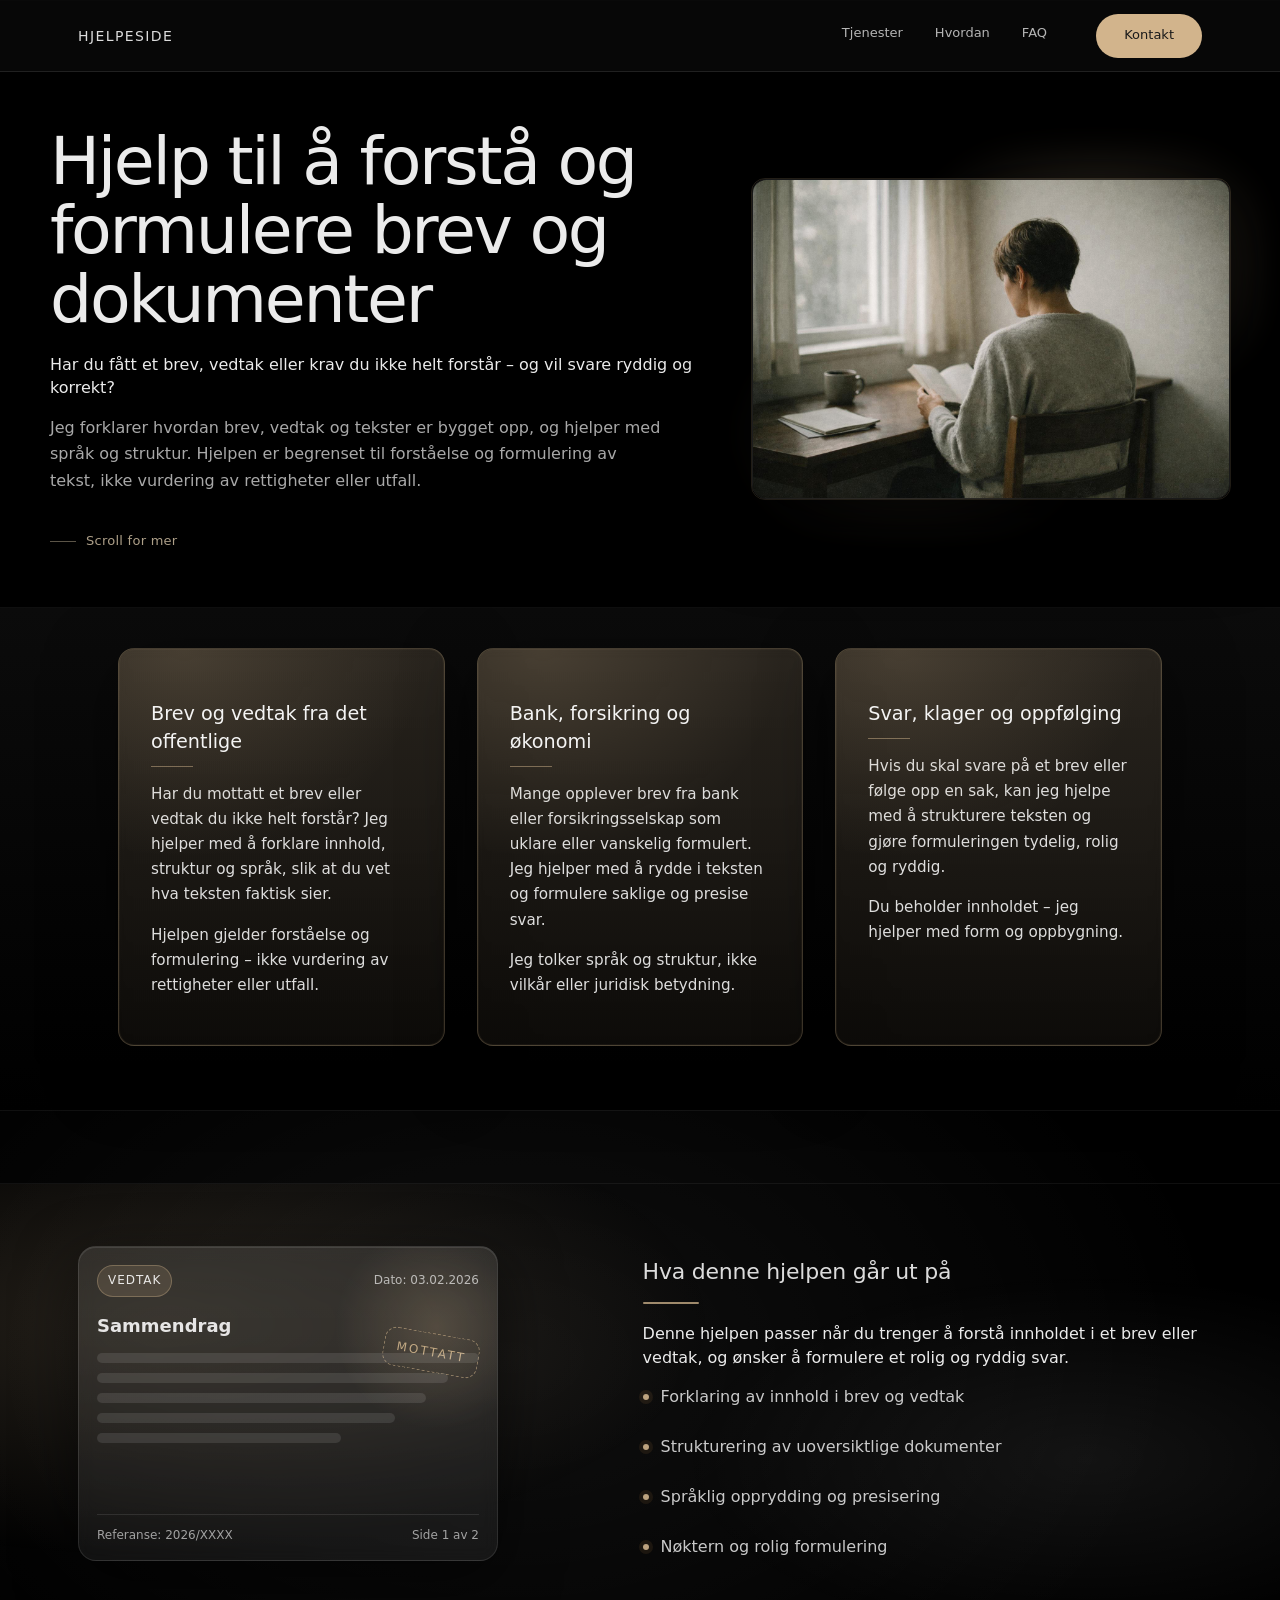
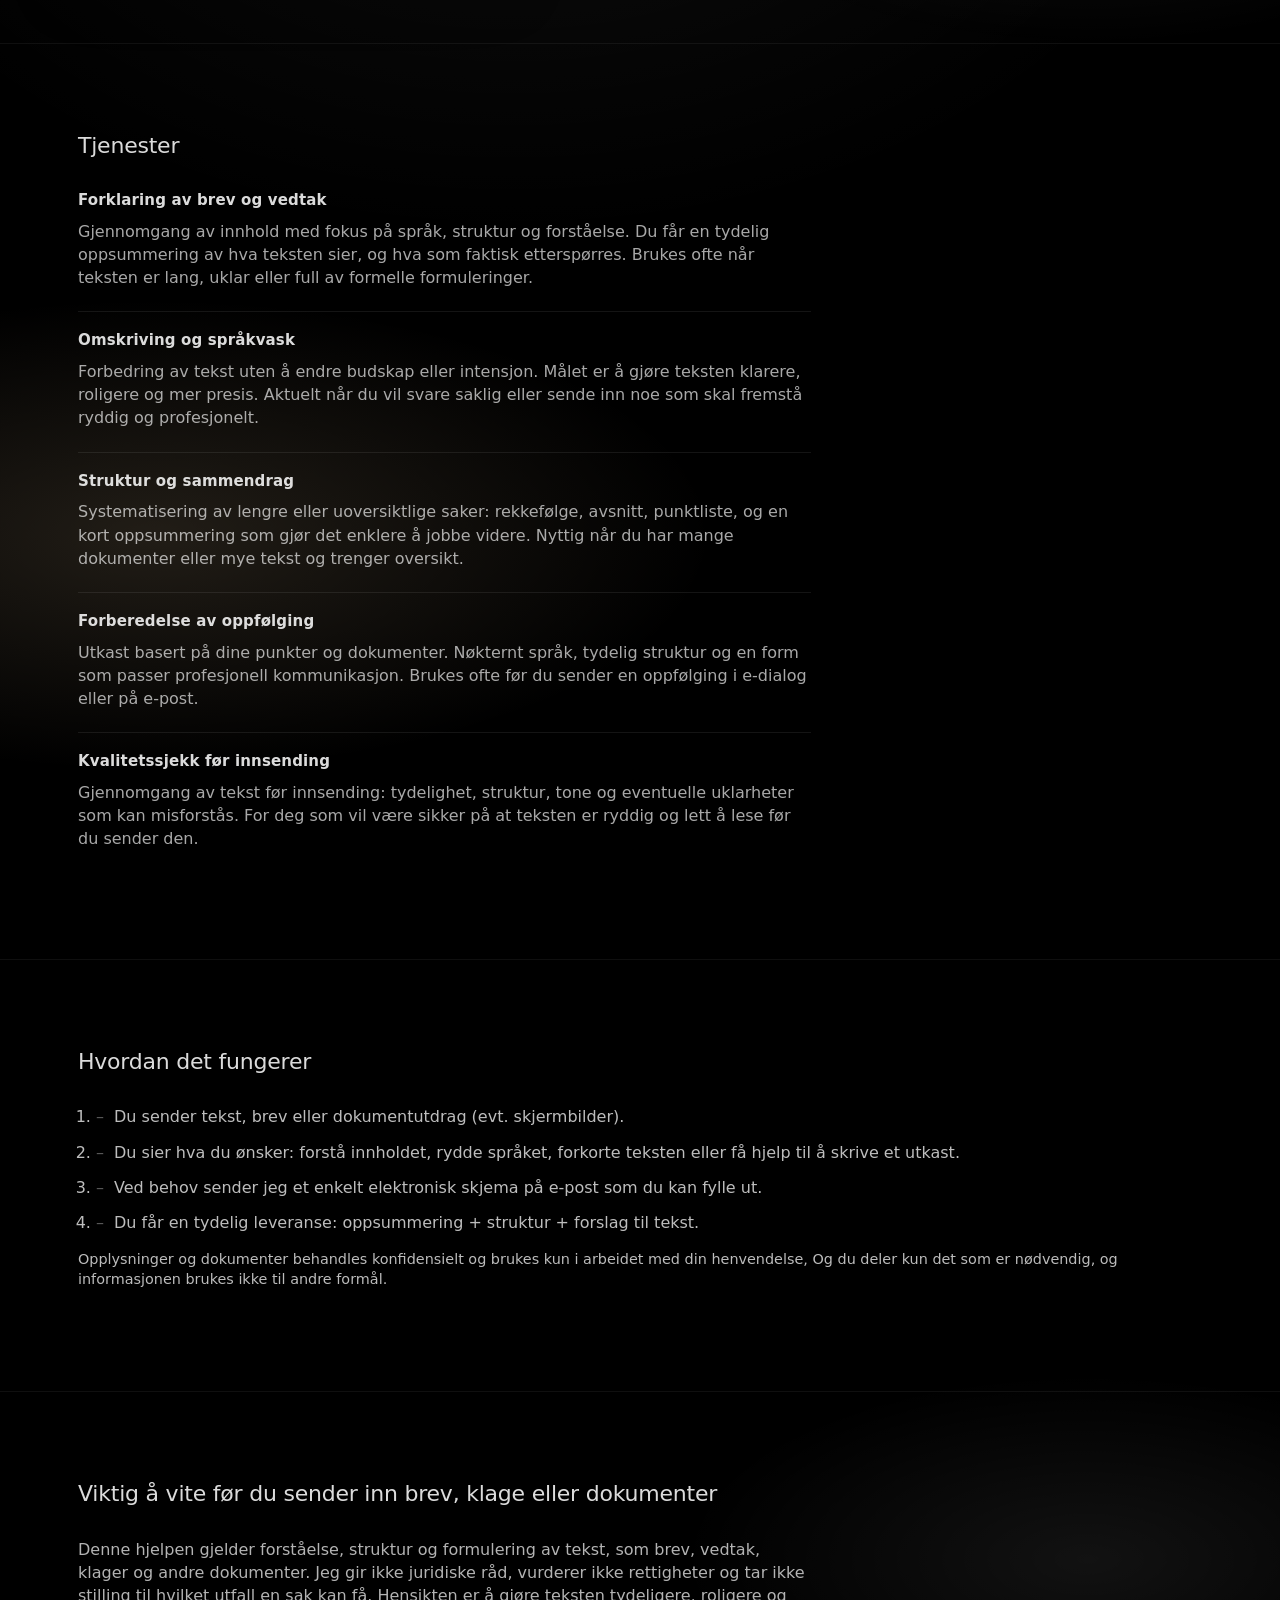
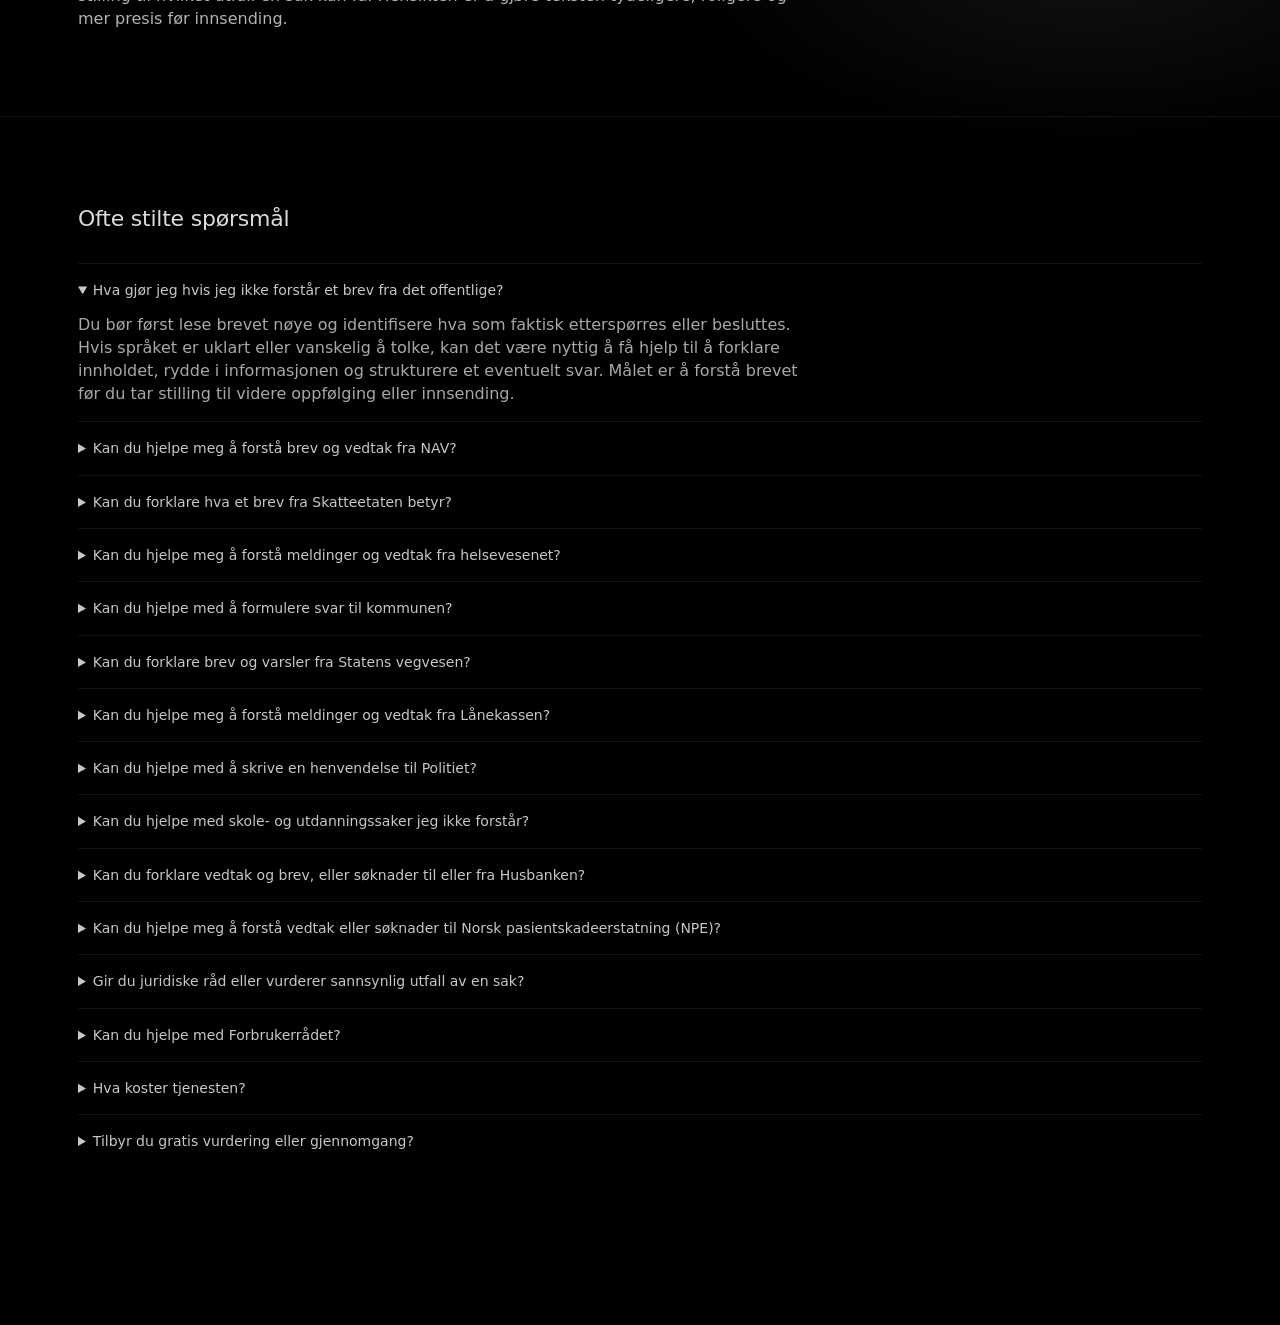
==== project-hjelp-static/index.html @ 66059e27 "Oppdaterer help og helpp" ====
<!DOCTYPE html>
<html lang="no">
  <head>
    <meta charset="utf-8" />
    <meta name="viewport" content="width=device-width, initial-scale=1" />

    <title>Hjelp til å skrive klage og forstå vedtak | Og språkbistand</title>

    <meta
  name="description"
  content="Hjelp til å forstå vedtak, skrive klager og rydde i brev fra offentlige og private instanser. Nøktern språkhjelp og struktur – ikke juridisk rådgivning."
/>


   <!-- CSS -->
    <link rel="stylesheet" href="./src/css/main.v2.css?v=2" />

    <!-- JS (valgfritt – kan stå, men må finnes som fil) -->
    <script src="./src/js/main.js" defer></script>
  </head>

  <body>
    <!-- HEADER -->
    <header class="site-header">
      <div class="container">
        <a href="#top" class="brand">HJELPESIDE</a>


       <nav class="nav" aria-label="Hovedmeny">
  <a href="#tjenester">Tjenester</a>
  <a href="#hvordan">Hvordan</a>
  <a href="#faq">FAQ</a>

  <a
    href="mailto:kontakt.hjelpeside@proton.me?subject=Henvendelse%20via%20Hjelpeside"
    class="nav-contact"
  >
    Kontakt 
  </a>
</nav>

      </div>
    </header>

   <!-- HERO -->
<main>
  <section class="hero" id="top">
    <div class="container hero-grid">
      <div class="hero-copy">
        <h1>
          Hjelp til å forstå og formulere brev og dokumenter
        </h1>

        <!-- GJENKJENNELSE / LEDE -->
        <p class="hero-lede">
          Har du fått et brev, vedtak eller krav du ikke helt forstår – og vil svare ryddig og korrekt?
        </p>

        <!-- FORKLARING -->
        <p class="hero-text">
          Jeg forklarer hvordan brev, vedtak og tekster er bygget opp, og hjelper med språk og struktur.
          Hjelpen er begrenset til forståelse og formulering av tekst, ikke vurdering av rettigheter eller utfall.
        </p>

        <span class="scroll-hint">Scroll for mer</span>
      </div>

      <div class="hero-media" aria-hidden="true">
        <img
          src="./src/assets/images/person.jpg"
          alt=""
          loading="eager"
        />
      </div>
    </div>
  </section>
  <!-- TYPISKE HENVENDELSER -->
<section class="cases">
  <div class="container cases-grid">

    <div class="case-box">
      <h3>Brev og vedtak fra det offentlige</h3>
      <p>
        Har du mottatt et brev eller vedtak du ikke helt forstår?
        Jeg hjelper med å forklare innhold, struktur og språk, slik at
        du vet hva teksten faktisk sier.
      </p>
      <p class="case-note">
        Hjelpen gjelder forståelse og formulering – ikke vurdering av rettigheter eller utfall.
      </p>
    </div>

    <div class="case-box">
      <h3>Bank, forsikring og økonomi</h3>
      <p>
        Mange opplever brev fra bank eller forsikringsselskap som uklare
        eller vanskelig formulert. Jeg hjelper med å rydde i teksten og
        formulere saklige og presise svar.
      </p>
      <p class="case-note">
        Jeg tolker språk og struktur, ikke vilkår eller juridisk betydning.
      </p>
    </div>

    <div class="case-box">
      <h3>Svar, klager og oppfølging</h3>
      <p>
        Hvis du skal svare på et brev eller følge opp en sak, kan jeg
        hjelpe med å strukturere teksten og gjøre formuleringen tydelig,
        rolig og ryddig.
      </p>
      <p class="case-note">
        Du beholder innholdet – jeg hjelper med form og oppbygning.
      </p>
    </div>

  </div>
</section>

</main>


      <!-- OM / HVA -->
      <section class="about" id="hvordan">
        <section class="about" id="hvordan">
  <div class="container about-grid">
    <div class="about-media" aria-hidden="true">
      <div class="doc-mock">
        <div class="doc-top">
          <span class="doc-chip">VEDTAK</span>
          <span class="doc-date">Dato: 03.02.2026</span>
        </div>

        <div class="doc-title">Sammendrag</div>

        <div class="doc-lines">
          <span></span><span></span><span></span><span></span><span></span>
        </div>

        <div class="doc-stamp">MOTTATT</div>

        <div class="doc-footer">
          <span>Referanse: 2026/XXXX</span>
          <span>Side 1 av 2</span>
        </div>
      </div>
    </div>

    <div class="about-copy">
      <h2>Hva denne hjelpen går ut på</h2>

      <p>
        Denne hjelpen passer når du trenger å forstå innholdet i et brev eller vedtak,
        og ønsker å formulere et rolig og ryddig svar.
      </p>

      <ul class="about-list">
        <li>Forklaring av innhold i brev og vedtak</li>
        <li>Strukturering av uoversiktlige dokumenter</li>
        <li>Språklig opprydding og presisering</li>
        <li>Nøktern og rolig formulering</li>
      </ul>
    </div>
  </div>
</section>



      <!-- TJENESTER -->
      <section class="services" id="tjenester">
        <div class="container">
         <h2><a href="#faq">Tjenester</a></h2>


          <div class="service">
            <h3>Forklaring av brev og vedtak</h3>
            <p>
              Gjennomgang av innhold med fokus på språk, struktur og forståelse. Du får en tydelig oppsummering av hva teksten sier, 
              og hva som faktisk etterspørres.
              Brukes ofte når teksten er lang, uklar eller full av formelle formuleringer.
            </p>
          </div>

          <div class="service">
            <h3>Omskriving og språkvask</h3>
            <p>
              Forbedring av tekst uten å endre budskap eller intensjon. Målet er å gjøre teksten klarere, 
              roligere og mer presis.
              Aktuelt når du vil svare saklig eller sende inn noe som skal fremstå ryddig og profesjonelt.
          </div>

          <div class="service">
            <h3>Struktur og sammendrag</h3>
            <p>
              Systematisering av lengre eller uoversiktlige saker: rekkefølge, avsnitt, punktliste, 
              og en kort oppsummering som gjør det enklere å jobbe videre.
              Nyttig når du har mange dokumenter eller mye tekst og trenger oversikt.
            </p>
          </div>

          <div class="service">
            <h3>Forberedelse av oppfølging</h3>
            <p>
              Utkast basert på dine punkter og dokumenter. Nøkternt språk, tydelig struktur og en form 
              som passer profesjonell kommunikasjon.
              Brukes ofte før du sender en oppfølging i e-dialog eller på e-post.
            </p>
          </div>

          <div class="service">
            <h3>Kvalitetssjekk før innsending</h3>
            <p>
              Gjennomgang av tekst før innsending: tydelighet, struktur, tone 
              og eventuelle uklarheter som kan misforstås.
              For deg som vil være sikker på at teksten er ryddig og lett å lese før du sender den.
            </p>
          </div>
        </div>
      </section>

      <!-- PROSESS -->
      <section class="process">
        <div class="container">
          <h2>Hvordan det fungerer</h2>

          <ol>
            <li>Du sender tekst, brev eller dokumentutdrag (evt. skjermbilder).</li>
            <li>Du sier hva du ønsker: forstå innholdet, rydde språket, forkorte teksten eller få hjelp til å skrive et utkast.</li>
            <li>Ved behov sender jeg et enkelt elektronisk skjema på e-post som du kan fylle ut.</li>
            <li>Du får en tydelig leveranse: oppsummering + struktur + forslag til tekst.</li>
          </ol>
          <p class="privacy-note">
               Opplysninger og dokumenter behandles konfidensielt og brukes kun i arbeidet med din henvendelse,
               Og du deler kun det som er nødvendig, og informasjonen brukes ikke til andre formål.
</p>
        </div>
      </section>

      <!-- Viktig å vite før du sender inn brev, klage eller dokumenter -->
      <section class="limitation">
        <div class="container">
          <h2>Viktig å vite før du sender inn brev, klage eller dokumenter</h2>
          <p>
            Denne hjelpen gjelder forståelse, struktur og formulering av tekst, som brev, vedtak,
klager og andre dokumenter. Jeg gir ikke juridiske råd, vurderer ikke rettigheter
og tar ikke stilling til hvilket utfall en sak kan få. Hensikten er å gjøre teksten
tydeligere, roligere og mer presis før innsending.
          </p>
        </div>
      </section>

     <!-- FAQ -->
<section class="faq" id="faq">
  <div class="container">
    <h2>Ofte stilte spørsmål</h2>

    <details open>
      <summary>Hva gjør jeg hvis jeg ikke forstår et brev fra det offentlige?</summary>
      <p>
        Du bør først lese brevet nøye og identifisere hva som faktisk etterspørres eller besluttes. 
        Hvis språket er uklart eller vanskelig å tolke, kan det være nyttig å få hjelp til å forklare innholdet,
        rydde i informasjonen og strukturere et eventuelt svar. Målet er å forstå brevet før du tar stilling til videre oppfølging eller innsending.
      </p>
    </details>

    <details>
      <summary>Kan du hjelpe meg å forstå brev og vedtak fra NAV?</summary>
      <p>
        Ja. Jeg kan hjelpe med å forklare brev og vedtak, strukturere dokumentasjon
        og rydde i tekst knyttet til NAV-saker. Hjelpen er språklig og strukturell,
        ikke juridisk.
      </p>
    </details>

    <details>
      <summary>Kan du forklare hva et brev fra Skatteetaten betyr?</summary>
      <p>
        Ja. Jeg kan hjelpe med å gjøre innholdet i brev fra Skatteetaten mer forståelig,
        forklare hva som etterspørres, og strukturere eventuelle svar eller redegjørelser.
      </p>
    </details>

    <details>
      <summary>Kan du hjelpe meg å forstå meldinger og vedtak fra helsevesenet?</summary>
      <p>
        Ja. Jeg kan forklare innhold i meldinger, vedtak og svar fra helsevesenet,
        og hjelpe med å formulere ryddige og saklige oppfølgingsmeldinger.
      </p>
    </details>

    <details>
      <summary>Kan du hjelpe med å formulere svar til kommunen?</summary>
      <p>
        Ja. Jeg kan bistå med å strukturere og formulere tekst i saker som gjelder
        kommune, for eksempel innen skole, barnehage, byggesak eller andre kommunale tjenester.
      </p>
    </details>

    <details>
      <summary>Kan du forklare brev og varsler fra Statens vegvesen?</summary>
      <p>
        Ja. Jeg kan forklare innhold i brev og varsler, og hjelpe med å formulere
        ryddige og presise svar knyttet til førerkort, kjøretøy eller gebyrer.
      </p>
    </details>

    <details>
      <summary>Kan du hjelpe meg å forstå meldinger og vedtak fra Lånekassen?</summary>
      <p>
        Ja. Jeg kan hjelpe med å forklare meldinger og vedtak fra Lånekassen,
        samt strukturere søknader eller henvendelser på en tydelig måte.
      </p>
    </details>

    <details>
      <summary>Kan du hjelpe med å skrive en henvendelse til Politiet?</summary>
      <p>
        Ja. Jeg kan hjelpe med å formulere saklige og ryddige henvendelser,
        samt forklare innhold i brev og varsler der språket oppleves uklart.
      </p>
    </details>

    <details>
      <summary>Kan du hjelpe med skole- og utdanningssaker jeg ikke forstår?</summary>
      <p>
        Ja. Jeg kan bistå med å strukturere og forklare dokumenter og vedtak
        knyttet til skole og utdanning, og hjelpe med å formulere oppfølgingstekst.
      </p>
    </details>

    <details>
      <summary>Kan du forklare vedtak og brev, eller søknader til eller fra Husbanken?</summary>
      <p>
        Ja. Jeg kan forklare vedtak og brev, samt hjelpe med å strukturere
        dokumentasjon og skriftlige henvendelser knyttet til lån, refinansiering og boligordninger.
      </p>
    </details>

    <details>
      <summary>Kan du hjelpe meg å forstå vedtak eller søknader til Norsk pasientskadeerstatning (NPE)?</summary>
      <p>
        Ja. Jeg kan hjelpe med å strukturere informasjon, forklare innhold i vedtak
        og formulere søknader eller tilleggsopplysninger. Jeg vurderer ikke rettigheter
        eller sannsynlighet for erstatning. Et erstatningskrav kan bli foreldet dersom det ikke sendes innen
        bestemte tidsfrister. Det er derfor viktig å handle i tide. Jeg kan
        bistå med å strukturere og formulere dokumentasjon og tekst før det blir for gammelt,
        men kan ikke vurdere foreldelse juridisk.
      </p>
    </details>

    <details>
      <summary>Gir du juridiske råd eller vurderer sannsynlig utfall av en sak?</summary>
      <p>
        Nei. Tjenesten gir ikke juridiske råd og vurderer ikke
        sannsynlighet for vedtak eller utfall. Hjelpen er begrenset til språk,
        struktur og forståelse. Tjenesten er ment som språklig og strukturell hjelp, uavhengig av videre oppfølging
      </p>
    </details>

    <details>
      <summary>Kan du hjelpe med Forbrukerrådet?</summary>
      <p>
        Ja. Jeg kan forklare vedtak og brev, samt hjelpe med å strukturere
        dokumentasjon og skriftlige henvendelser knyttet til forbrukersaker.
      </p>
    </details>

    <details>
      <summary>Hva koster tjenesten?</summary>
      <p>
        Pris avhenger av omfang og hva du ønsker hjelp med.
        Enkle oppgaver starter normalt fra 500 kr, mens mer omfattende saker prises etter avtale.
        Du får alltid et prisestimat før arbeidet starter.

       Ved saker som omfatter mange dokumenter (for eksempel 20 eller flere), 
       kan det være nødvendig å avklare omfang og struktur i dialog før endelig pris fastsettes.
      </p>
    </details>

    <details>
      <summary>Tilbyr du gratis vurdering eller gjennomgang?</summary>
      <p>
        Nei.
       Når du tar kontakt og sender inn tekst eller dokumenter, regnes dette som grunnlag for betalt arbeid.
       Du mottar alltid et prisestimat før oppstart, og kan velge å ikke gå videre dersom det ikke passer. 
      </p>
    </details>

  </div>
</section>
---- project-hjelp-static/src/css/main.v2.css ----
/* =========================
   Project hjelp — Minimalist (v2)
   Replace whole file with this.
========================= */

/* Reset */
*,
*::before,
*::after { box-sizing: border-box; }
html { -webkit-text-size-adjust: 100%; text-size-adjust: 100%; }
body { margin: 0; }

/* Theme */
:root{
  /* Base */
  --bg: #000000;

  /* Text */
  --fg: rgba(255,255,255,.92);
  --muted: rgba(255,255,255,.66);
  --faint: rgba(255,255,255,.48);

  /* Lines / borders */
  --line: rgba(255,255,255,.10);
  --line2: rgba(255,255,255,.06);

  /* Accent (sand) — brukes KUN til små detaljer, ikke brødtekst */
  --accent: rgba(208, 180, 140, 0.9);
  --accent-strong: rgba(208, 180, 140, 0.70);
  --accent-soft: rgba(208, 180, 140, 0.22);
  --accent-faint: rgba(208, 180, 140, 0.12);

  /* Layout */
  --max: 1180px;
}


/* Base typography */
body{
  font-family: system-ui, -apple-system, BlinkMacSystemFont, "Segoe UI", Roboto, Helvetica, Arial, sans-serif;
  background: radial-gradient(1200px 800px at 40% 30%, rgba(255,255,255,.06), transparent 60%),
              var(--bg);
  color: var(--fg);
  line-height: 1.45;
}

a{ color: inherit; text-decoration: none; }
a:hover{ color: rgba(255,255,255,.96); }

.container{
  max-width: var(--max);
  margin: 0 auto;
  padding: 0 28px;
}

/* =========================
   Header (thin line, minimalist)
========================= */
.site-header{
  position: fixed;
  top: 0; left: 0; right: 0;
  height: 72px;
  z-index: 50;
  background: rgba(11,11,11,.72);
  backdrop-filter: blur(10px);
  border-bottom: 1px solid var(--line);
}

.site-header .container{
  height: 72px;
  display: flex;
  align-items: center;
  justify-content: space-between;
}

.brand{
  font-size: 14px;
  letter-spacing: .10em;
  text-transform: uppercase;
  color: rgba(255,255,255,.86);
}

.nav{
  display: flex;
  gap: 28px;
  font-size: 13px;
  color: rgba(255,255,255,.70);
}

.nav a{
  padding: 10px 2px;
  border-bottom: 1px solid transparent;
}
.nav a:hover{
  color: rgba(255,255,255,.92);
  border-bottom-color: rgba(255,255,255,.18);
}

/* =========================
   Hero (like reference: big type, lots of air)
========================= */
/* ============================
   HERO (clean, stable, warm accent)
   ============================ */

.hero{
  /* Ikke lås den hardt til vh – det er ofte kilden til “for mye luft” */
  padding-top: 72px; /* header height */
  padding-bottom: 28px;
  display: block;
}

.hero-grid{
  width: 100%;
  display: grid;
  grid-template-columns: 1.15fr .85fr;
  gap: 56px;
  align-items: center;

  /* Dette er den viktigste endringen: mindre “luft” */
  padding: 54px 0 28px;
}

.hero-copy{ min-width: 0; }

.hero h1{
  margin: 0 0 18px;
  font-weight: 400;
  letter-spacing: -0.035em;
  line-height: 1.04;
  font-size: clamp(44px, 5.2vw, 84px);
  color: rgba(255,255,255,.92);
}

.hero-text{
  max-width: 60ch;
  margin: 0 0 14px;
  font-size: 16px;
  line-height: 1.65;
  color: var(--muted);
}

.hero-note{
  margin: 0;
  font-size: 14px;
  line-height: 1.65;
  color: var(--faint);
}

/* Scroll hint – varm sandtone som “knytter” til resten av siden */
.scroll-hint{
  display: inline-flex;
  align-items: center;
  gap: 10px;
  margin-top: 24px;
  font-size: 13px;
  color: rgba(240, 221, 188, 0.72); /* sand/beige */
  letter-spacing: .02em;
}

.scroll-hint::before{
  content: "";
  width: 26px;
  height: 1px;
  background: rgba(240, 221, 188, 0.38);
}

/* Right image (editorial + warm glow) */
.hero-media{
  justify-self: end;
  width: 100%;
  max-width: 540px;
  position: relative;
  isolation: isolate;

}

/* Warm ambient glow behind the image */
.hero-media::before{
  content: "";
  position: absolute;
  inset: -22px;
  border-radius: 22px;
  background:
    radial-gradient(60% 60% at 70% 30%, var(--accent-soft), transparent 60%),
    radial-gradient(55% 55% at 35% 75%, var(--accent-faint), transparent 60%);
  filter: blur(14px);
  z-index: 0;
}



.hero-media img{
  position: relative;
  z-index: 2;
  width: 100%;
  height: auto;
  display: block;

  border-radius: 14px;
  border: 1px solid rgba(255,255,255,.10);

  /* Mer “premium” enn ren opacity */
  box-shadow: 0 18px 60px rgba(0,0,0,.45);
  filter: contrast(1.03) saturate(.92);
}

/* Responsive: stack på mobil */
@media (max-width: 900px){
  .hero-grid{
    grid-template-columns: 1fr;
    gap: 28px;
    padding: 40px 0 18px;
  }

  .hero-media{
    justify-self: start;
    max-width: 560px;
  }

  .scroll-hint{
    margin-top: 18px;
  }
}


/* Warm rim + lift (sand) */
.hero-media::after{
  content: "";
  position: absolute;
  inset: -1px;
  border-radius: 14px;
  border: 1px solid var(--accent-faint);
  box-shadow: 0 24px 70px rgba(0,0,0,.55);
  z-index: 1;
  pointer-events: none;
}


/* =========================
   Sections (thin dividers, calm spacing)
========================= */
section{
  padding: 86px 0;
  border-top: 1px solid var(--line2);
}

section h2{
  margin: 0 0 28px;
  font-size: 22px;
  font-weight: 400;
  letter-spacing: -0.01em;
  color: rgba(255,255,255,.86);
}

/* About list with en-dash */
.about ul{ list-style: none; padding: 0; margin: 0; }
.about li{
  padding-left: 18px;
  margin: 0 0 12px;
  position: relative;
  color: rgba(255,255,255,.74);
}
.about li::before{
  content: "–";
  position: absolute;
  left: 0;
  color: rgba(255,255,255,.35);
}

/* Services */
.service{
  max-width: 72ch;
  padding: 18px 0 8px;
  border-top: 1px solid rgba(255,255,255,.08);
}
.service:first-of-type{ border-top: 0; padding-top: 0; }

.service h3{
  margin: 0 0 8px;
  font-size: 15px;
  font-weight: 600;
  letter-spacing: .01em;
  color: rgba(255,255,255,.86);
}
.service p{
  margin: 0 0 14px;
  color: rgba(255,255,255,.66);
}

/* Process */
.process ol{ margin: 0; padding-left: 18px; color: rgba(255,255,255,.70); }
.process li{ margin: 0 0 12px; }

/* Limitation */
.limitation p{ max-width: 72ch; margin: 0; color: rgba(255,255,255,.70); }

/* FAQ */
.faq details{
  border-top: 1px solid rgba(255,255,255,.08);
  padding: 16px 0;
}
.faq summary{
  cursor: pointer;
  font-size: 14px;
  color: rgba(255,255,255,.78);
}
.faq p{
  margin: 12px 0 0;
  max-width: 72ch;
  color: rgba(255,255,255,.66);
}

/* Footer */
.site-footer{
  border-top: 1px solid var(--line);
  padding: 28px 0;
  color: rgba(255,255,255,.45);
  font-size: 13px;
}

/* =========================
   Responsive
========================= */
@media (max-width: 900px){
  .hero-grid{
    grid-template-columns: 1fr;
    gap: 28px;
    padding: 72px 0 54px;
  }
  .hero-media{
    justify-self: start;
    max-width: 640px;
  }
}

@media (max-width: 720px){
  .nav{ display: none; }
  .container{ padding: 0 18px; }
  section{ padding: 64px 0; }
}
p.privacy-note {
  font-size: 0.9rem;
  opacity: 0.8;
}
.nav a.nav-contact {
  margin-left: 1.2rem;

  padding: 12px 28px;     /* dette VIL slå gjennom nå */
  border-radius: 999px;

  background: #d2b48c;
  color: #1a1a1a;

  font-weight: 500;
  text-decoration: none;

  display: inline-block; /* viktig */
}
.nav a.nav-contact:hover {
  background: #c0a080;
  color: #000000;
}
/* ABOUT (seksjonen under hero) */
.about {
  padding: 72px 0;
  position: relative;
  background:
    radial-gradient(900px 380px at 18% 20%, rgba(208, 180, 140, 0.10), transparent 60%),
    radial-gradient(700px 320px at 85% 60%, rgba(255, 255, 255, 0.06), transparent 55%);
  border-top: 1px solid rgba(255, 255, 255, 0.06);
}

.about-grid {
  display: grid;
  grid-template-columns: 1fr 1.1fr;
  gap: 56px;
  align-items: center;
}

.about-copy h2 {
  margin: 0 0 18px;
}

.about-list {
  margin: 0;
  padding-left: 0;
  list-style: none;
  display: grid;
  gap: 14px;
}

.about-list li {
  padding-left: 18px;
  position: relative;
  color: rgba(255, 255, 255, 0.78);
  line-height: 1.5;
}

.about-list li::before {
  content: "";
  width: 6px;
  height: 6px;
  border-radius: 999px;
  position: absolute;
  left: 0;
  top: 0.55em;
  background: rgba(208, 180, 140, 0.9);
  box-shadow: 0 0 0 4px rgba(170, 127, 68, 0.12);
}

/* Dokument-mockup */
.about-media {
  display: flex;
  justify-content: flex-start;
}

.doc-mock {
  width: min(420px, 100%);
  aspect-ratio: 4 / 3;
  border-radius: 18px;
  background:
    linear-gradient(180deg, rgba(255,255,255,0.10), rgba(255,255,255,0.06));
  border: 1px solid rgba(255, 255, 255, 0.10);
  box-shadow:
    0 18px 60px rgba(0,0,0,0.55),
    inset 0 1px 0 rgba(255,255,255,0.10);
  position: relative;
  padding: 18px;
  backdrop-filter: blur(8px);
  overflow: hidden;
}

.doc-mock::before {
  content: "";
  position: absolute;
  inset: -40px -60px auto auto;
  width: 240px;
  height: 240px;
  background: radial-gradient(circle at center, rgba(208,180,140,0.22), transparent 60%);
  transform: rotate(15deg);
}

.doc-top {
  display: flex;
  justify-content: space-between;
  align-items: center;
  gap: 10px;
  position: relative;
  z-index: 1;
}

.doc-chip {
  font-size: 12px;
  letter-spacing: 0.08em;
  padding: 6px 10px;
  border-radius: 999px;
  background: rgba(208, 180, 140, 0.16);
  border: 1px solid rgba(208, 180, 140, 0.35);
  color: rgba(255,255,255,0.88);
}

.doc-date {
  font-size: 12px;
  color: rgba(255,255,255,0.65);
}

.doc-title {
  margin-top: 16px;
  font-size: 18px;
  font-weight: 600;
  color: rgba(255,255,255,0.88);
  position: relative;
  z-index: 1;
}

.doc-lines {
  margin-top: 14px;
  display: grid;
  gap: 10px;
  position: relative;
  z-index: 1;
}

.doc-lines span {
  display: block;
  height: 10px;
  border-radius: 8px;
  background: rgba(255,255,255,0.10);
}

.doc-lines span:nth-child(2) { width: 92%; }
.doc-lines span:nth-child(3) { width: 86%; }
.doc-lines span:nth-child(4) { width: 78%; }
.doc-lines span:nth-child(5) { width: 64%; }

.doc-stamp {
  position: absolute;
  right: 18px;
  top: 86px;
  font-size: 12px;
  letter-spacing: 0.18em;
  padding: 10px 12px;
  border-radius: 12px;
  border: 1px dashed rgba(208, 180, 140, 0.60);
  color: rgba(208, 180, 140, 0.95);
  transform: rotate(10deg);
  opacity: 0.95;
}

.doc-footer {
  position: absolute;
  left: 18px;
  right: 18px;
  bottom: 16px;
  display: flex;
  justify-content: space-between;
  font-size: 12px;
  color: rgba(255,255,255,0.60);
  border-top: 1px solid rgba(255,255,255,0.10);
  padding-top: 12px;
}

/* Mobil */
@media (max-width: 900px) {
  .about-grid {
    grid-template-columns: 1fr;
    gap: 28px;
  }

  .about-media {
    justify-content: flex-start;
  }
}
.about {
  background:
    radial-gradient(900px 380px at 12% 30%, rgba(208, 180, 140, 0.16), transparent 62%),
    radial-gradient(700px 320px at 85% 60%, rgba(255, 255, 255, 0.07), transparent 58%);
}

.doc-mock {
  transform: translateY(-10px);
}

.about-copy h2 {
  position: relative;
}

.about-copy h2::after{
  content:"";
  display:block;
  width: 56px;
  height: 2px;
  margin-top: 14px;
  background: rgba(208, 180, 140, 0.75);
  border-radius: 999px;
}
/* CASES / TYPISKE HENVENDELSER */

.cases {
  padding: 2.5rem 1.5rem 4rem;
  background: linear-gradient(
    to bottom,
    #0b0b0b,
    #000
  );
}

.cases-grid {
  max-width: 1100px;
  margin: 0 auto;
  display: grid;
  grid-template-columns: repeat(auto-fit, minmax(260px, 1fr));
  gap: 2rem;
}

.case-box {
  position: relative;
  padding: 2rem;
  border-radius: 16px;

  /* Sand-tinted surface */
  background:
    linear-gradient(
      180deg,
      rgba(208, 180, 140, 0.10),
      rgba(208, 180, 140, 0.04)
    );

  /* Warm border */
  border: 1px solid rgba(208, 180, 140, 0.18);

  /* Lift */
  box-shadow:
    0 18px 50px rgba(0, 0, 0, 0.45),
    inset 0 1px 0 rgba(255, 255, 255, 0.04);

  backdrop-filter: blur(6px);
}

/* Subtle inner glow */
.case-box::before {
  content: "";
  position: absolute;
  inset: 0;
  border-radius: inherit;
  background:
    radial-gradient(
      120% 80% at 20% 0%,
      rgba(208, 180, 140, 0.12),
      transparent 60%
    );
  pointer-events: none;
}

/* Headings */
.case-box h3 {
  margin-bottom: 0.75rem;
  font-size: 1.2rem;
  font-weight: 500;
  color: rgba(255, 255, 255, 0.95);
}

/* Main text */
.case-box p {
  font-size: 0.95rem;
  line-height: 1.65;
  color: rgba(255, 255, 255, 0.86);
}

/* Notes */
.case-note {
  margin-top: 0.75rem;
  font-size: 0.85rem;
  color: rgba(255, 255, 255, 0.58);
}

/* Optional: subtle hover (desktop only) */
@media (hover: hover) {
  .case-box:hover {
    border-color: rgba(208, 180, 140, 0.28);
    box-shadow:
      0 22px 64px rgba(0, 0, 0, 0.55),
      inset 0 1px 0 rgba(255, 255, 255, 0.06);
  }
}
/* =========================
   HERO MEDIA — FINAL OVERRIDE (paste at very bottom)
   Forces visible sand glow + rim without touching text
========================= */

.hero-media{
  position: relative;
  isolation: isolate;
  overflow: visible;
}

/* Stronger glow so you actually SEE it */
.hero-media::before{
  content: "";
  position: absolute;
  inset: -28px;
  border-radius: 24px;
  background:
    radial-gradient(60% 60% at 70% 30%, rgba(208, 180, 140, 0.34), transparent 62%),
    radial-gradient(55% 55% at 35% 75%, rgba(208, 180, 140, 0.20), transparent 62%);
  filter: blur(18px);
  z-index: 0;
  pointer-events: none;
}

/* Sand rim + lift (this will override any previous ::after) */
.hero-media::after{
  content: "";
  position: absolute;
  inset: -1px;
  border-radius: 14px;
  border: 1px solid rgba(208, 180, 140, 0.18);
  box-shadow: 0 26px 80px rgba(0,0,0,.58);
  z-index: 1;
  pointer-events: none;
}

/* Keep image above the effects */
.hero-media img{
  position: relative;
  z-index: 2;
}

/* Prevent any parent clipping the glow */
.hero,
.hero-grid{
  overflow: visible;
}
/* =========================
   CASE BOXES — STRONGER SAND (override)
========================= */

.case-box{
  background:
    linear-gradient(
      180deg,
      rgba(208, 180, 140, 0.16),
      rgba(208, 180, 140, 0.06)
    ) !important;

  border: 1px solid rgba(208, 180, 140, 0.26) !important;

  box-shadow:
    0 22px 70px rgba(0, 0, 0, 0.55),
    0 0 0 1px rgba(208, 180, 140, 0.06) inset !important;
}

.case-box::before{
  background:
    radial-gradient(
      120% 85% at 20% 0%,
      rgba(208, 180, 140, 0.18),
      transparent 62%
    ) !important;
}

/* liten sand-aksent under overskrift */
.case-box h3{
  position: relative;
}

.case-box h3::after{
  content: "";
  display: block;
  width: 42px;
  height: 1px;
  margin-top: 10px;
  background: rgba(208, 180, 140, 0.55);
  opacity: 0.9;
}
/* --- Mobile header/nav fix --- */
@media (max-width: 720px) {
  .site-header .container {
    display: flex;
    flex-direction: column;
    align-items: flex-start;
    gap: 10px;
  }

  .nav {
    display: flex;
    gap: 10px;
    width: 100%;

    /* gjør at menyen alltid er tilgjengelig på små skjermer */
    overflow-x: auto;
    -webkit-overflow-scrolling: touch;
    white-space: nowrap;
    padding-bottom: 6px;
  }

  .nav a {
    flex: 0 0 auto; /* ikke krymp lenkene */
    font-size: 14px;
  }

  .nav a.nav-contact {
    margin-left: auto; /* skyv Kontakt mot høyre */
  }
}
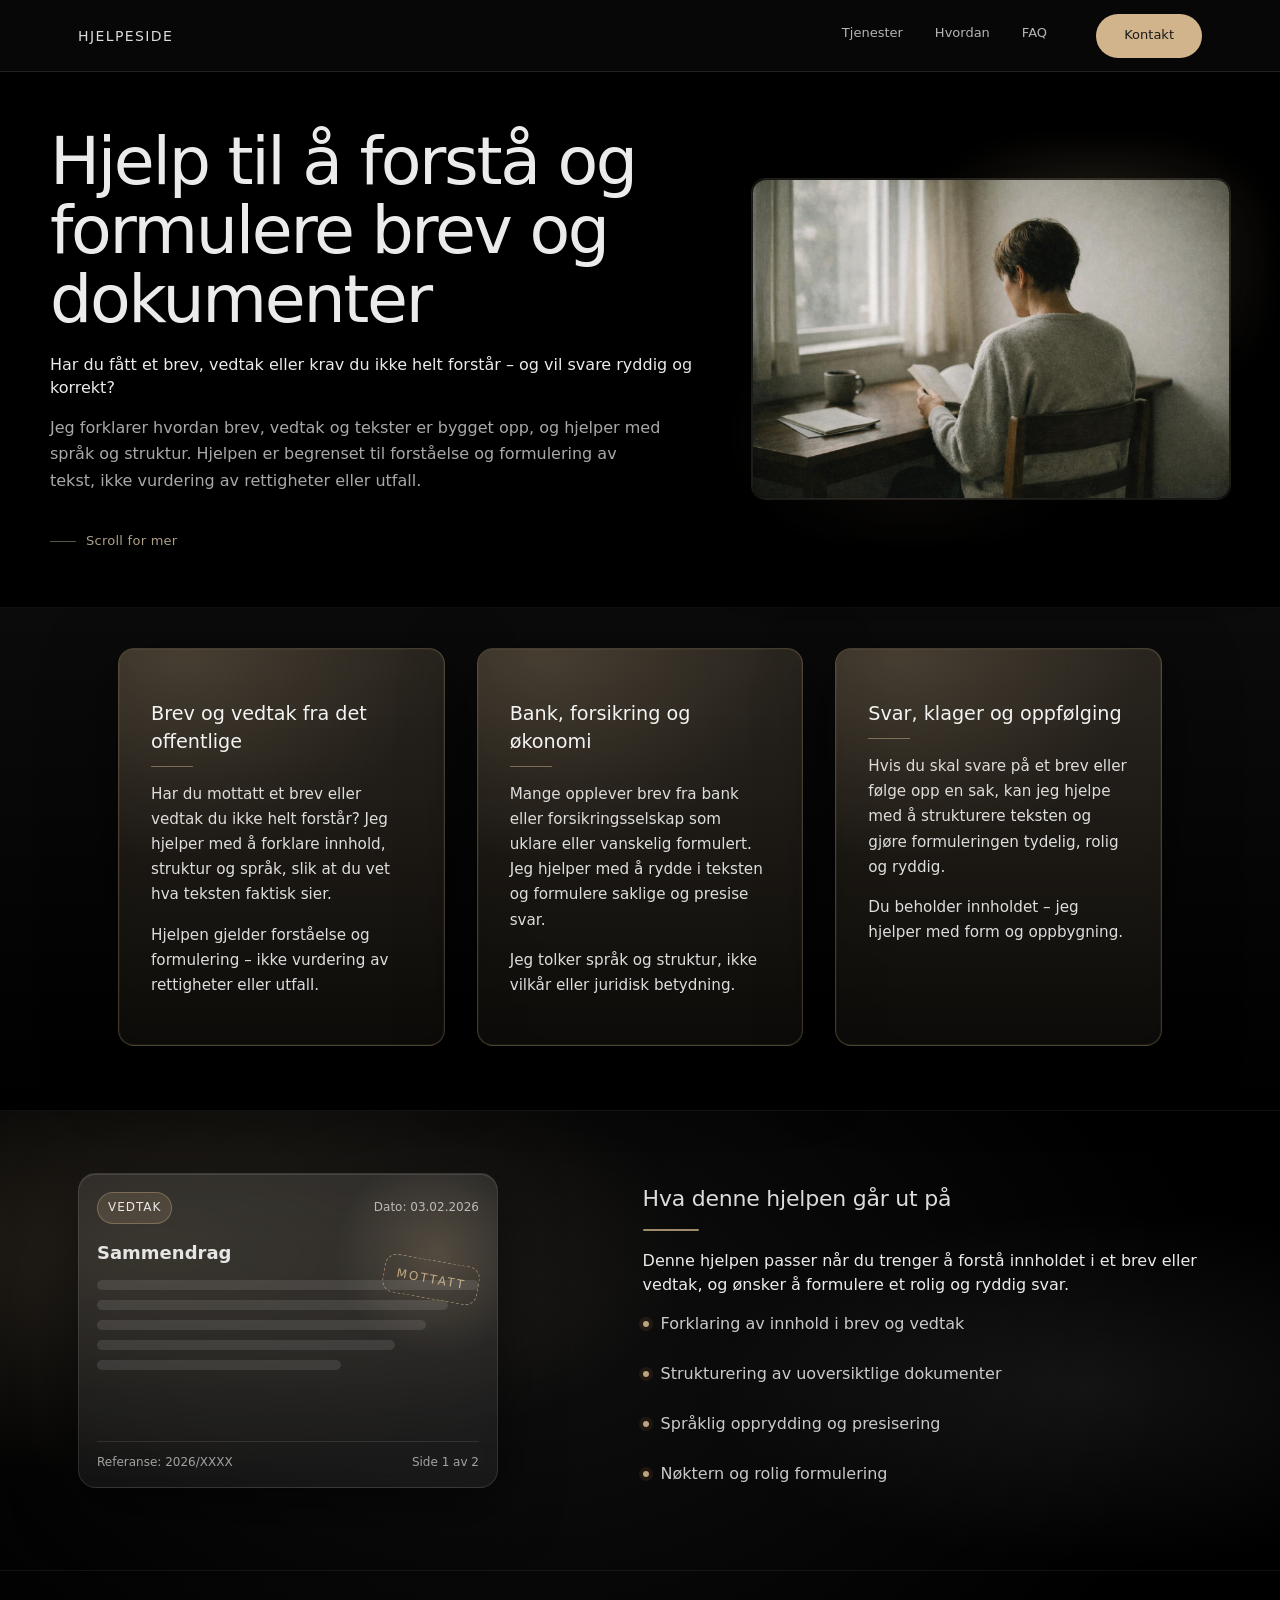
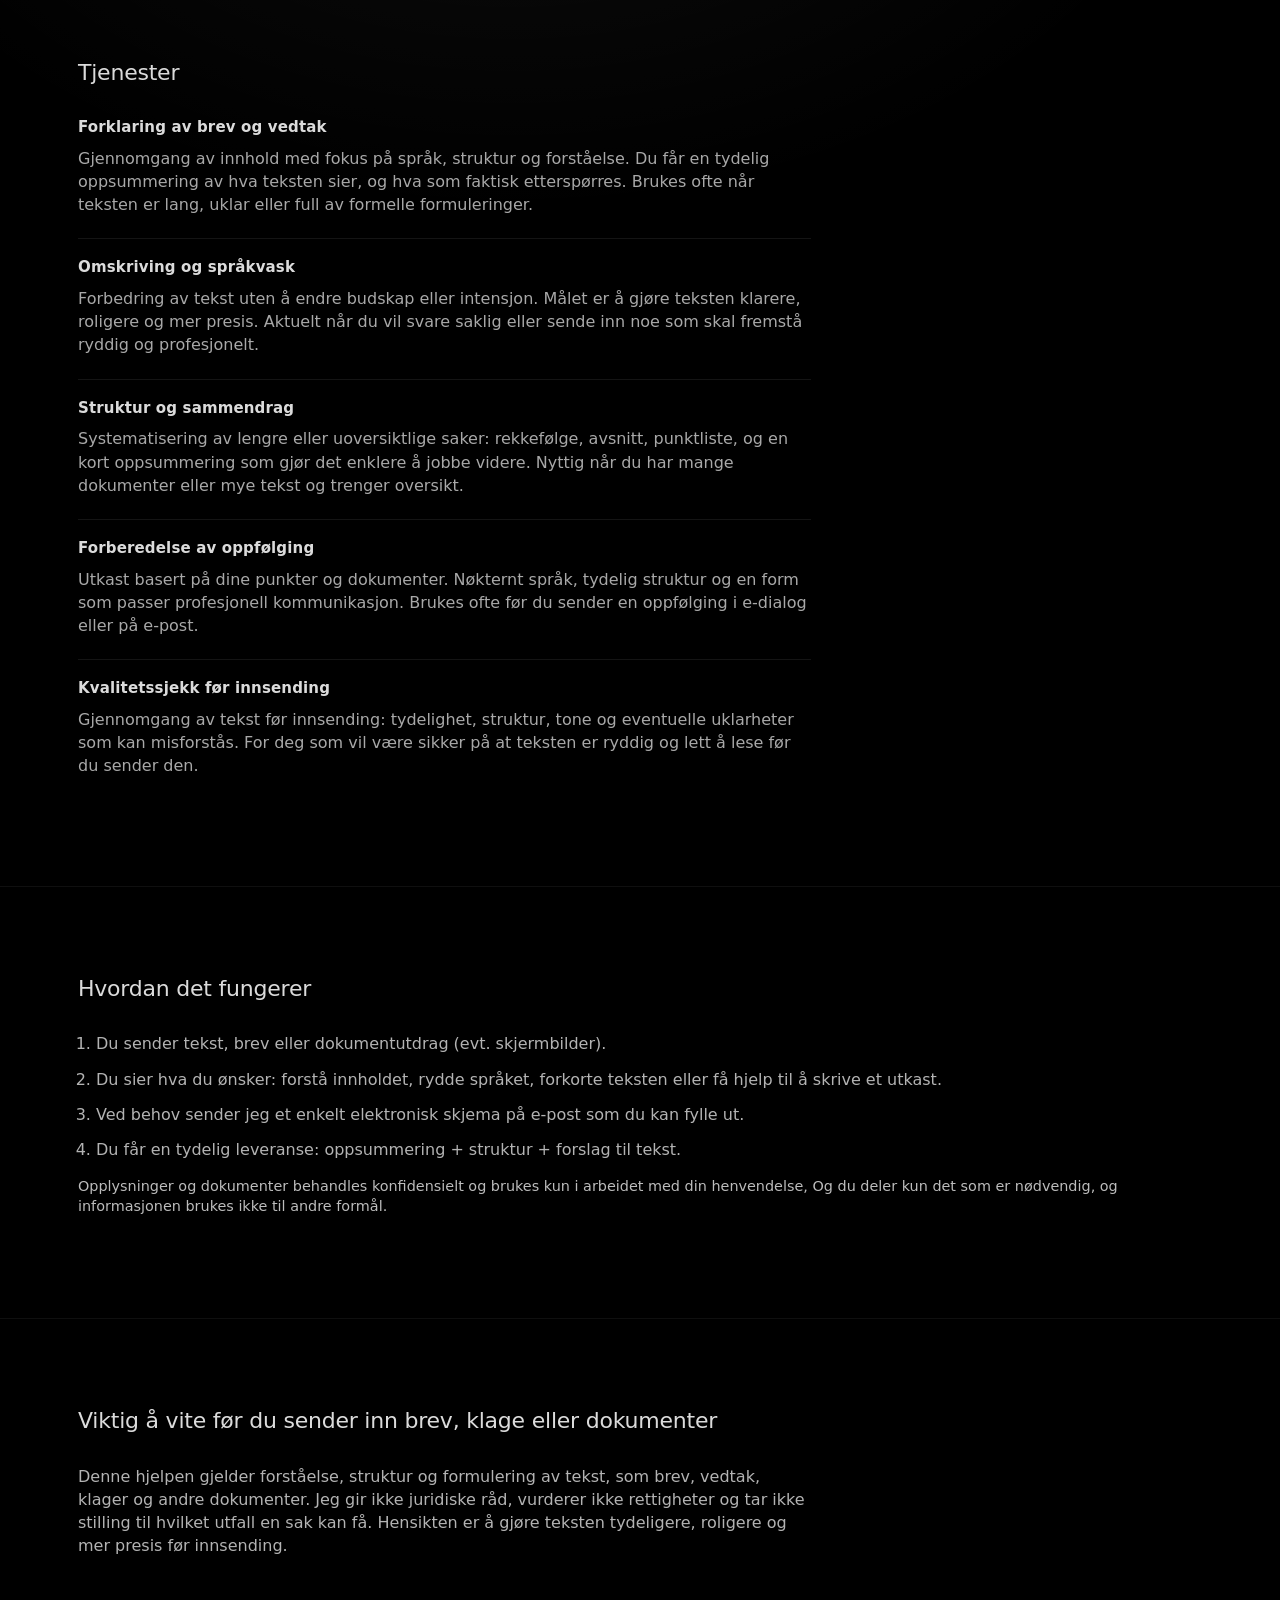
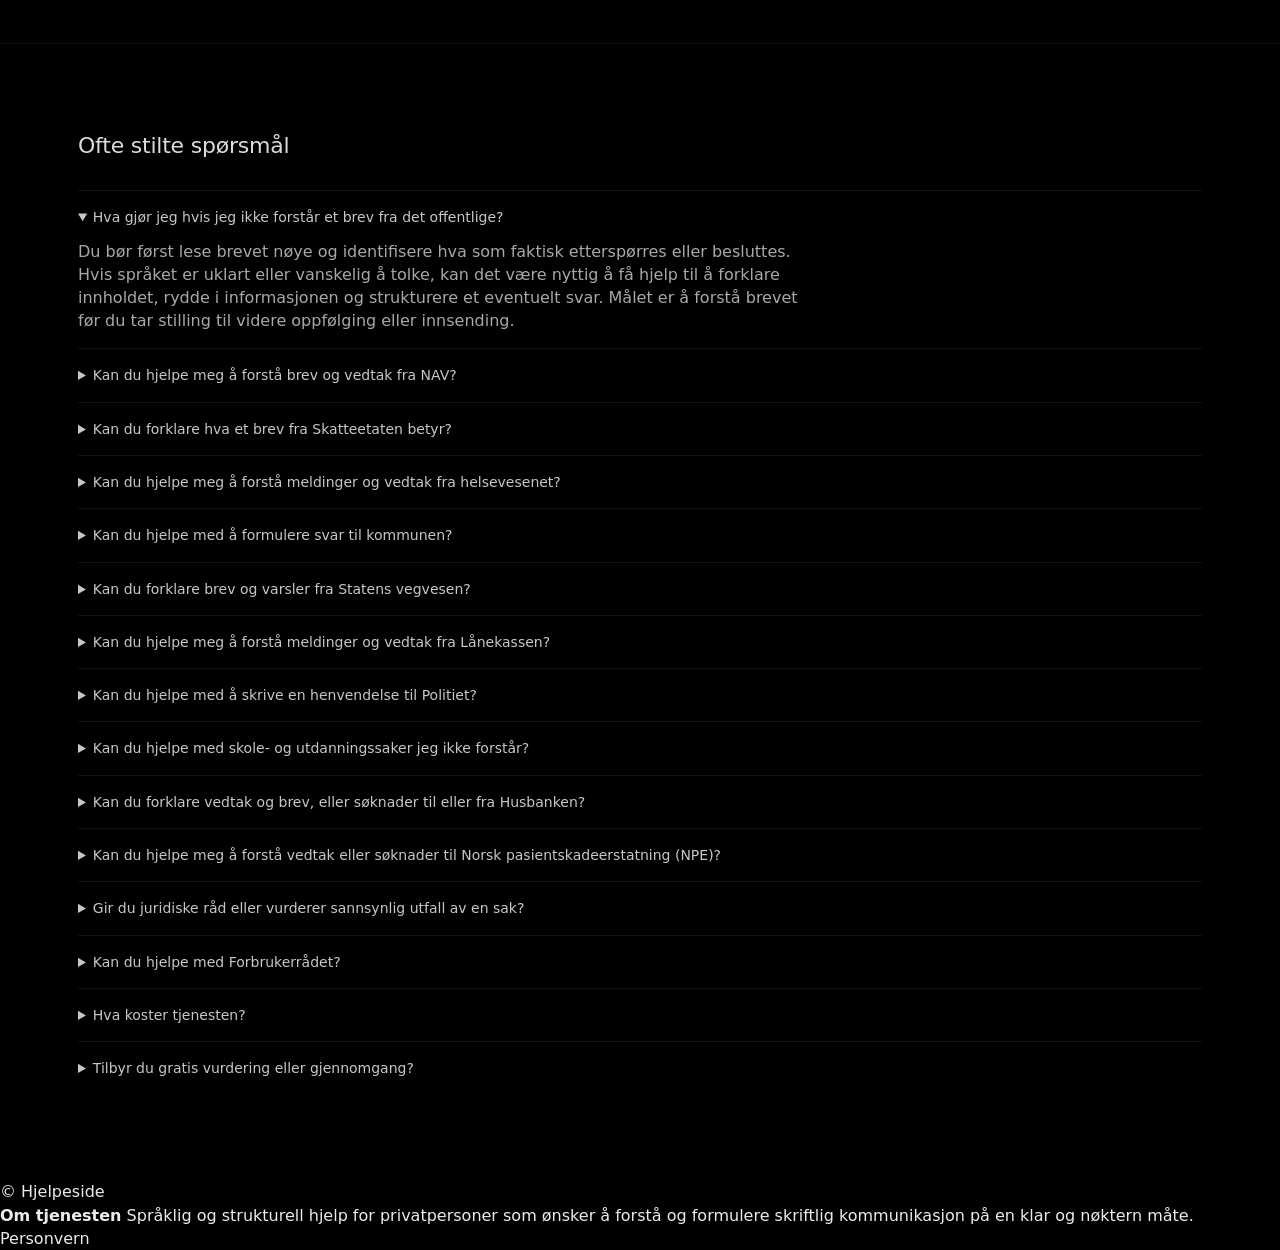
==== commit 251036cd: "Oppdaterer pris, FAQ og kontaktknapp" ====
--- a/project-hjelp-static/index.html
+++ b/project-hjelp-static/index.html
@@ -10,6 +10,8 @@
   name="description"
   content="Hjelp til å forstå vedtak, skrive klager og rydde i brev fra offentlige og private instanser. Nøktern språkhjelp og struktur – ikke juridisk rådgivning."
 />
+
+<link rel="canonical" href="https://hjelpeside.vercel.app/" />
 
 
    <!-- CSS -->
@@ -121,8 +123,9 @@
 
 
       <!-- OM / HVA -->
-      <section class="about" id="hvordan">
-        <section class="about" id="hvordan">
+     <section class="about" id="hvordan">
+
+  
   <div class="container about-grid">
     <div class="about-media" aria-hidden="true">
       <div class="doc-mock">
@@ -187,6 +190,7 @@
               Forbedring av tekst uten å endre budskap eller intensjon. Målet er å gjøre teksten klarere, 
               roligere og mer presis.
               Aktuelt når du vil svare saklig eller sende inn noe som skal fremstå ryddig og profesjonelt.
+            </p>
           </div>
 
           <div class="service">
@@ -388,4 +392,27 @@
 
   </div>
 </section>
-    +<footer class="w-full border-t border-neutral-200/20 mt-14">
+  <div class="max-w-6xl mx-auto px-4 py-5 flex flex-col md:flex-row justify-between gap-5 text-sm text-neutral-400">
+
+    <!-- Venstre -->
+    <div>
+      © Hjelpeside
+    </div>
+
+    <!-- Midten -->
+    <div class="max-w-md">
+      <strong class="block text-neutral-300 mb-1">Om tjenesten</strong>
+      Språklig og strukturell hjelp for privatpersoner som ønsker å forstå og formulere
+      skriftlig kommunikasjon på en klar og nøktern måte.
+    </div>
+
+    <!-- Høyre -->
+    <div>
+      <a href="/personvern" class="hover:text-neutral-200 underline">
+        Personvern
+      </a>
+    </div>
+
+  </div>
+</footer>
--- a/project-hjelp-static/src/css/main.v2.css
+++ b/project-hjelp-static/src/css/main.v2.css
@@ -8,7 +8,10 @@
 *::before,
 *::after { box-sizing: border-box; }
 html { -webkit-text-size-adjust: 100%; text-size-adjust: 100%; }
-body { margin: 0; }
+body {
+  margin: 0;
+  overflow-x: hidden;
+}
 
 /* Theme */
 :root{
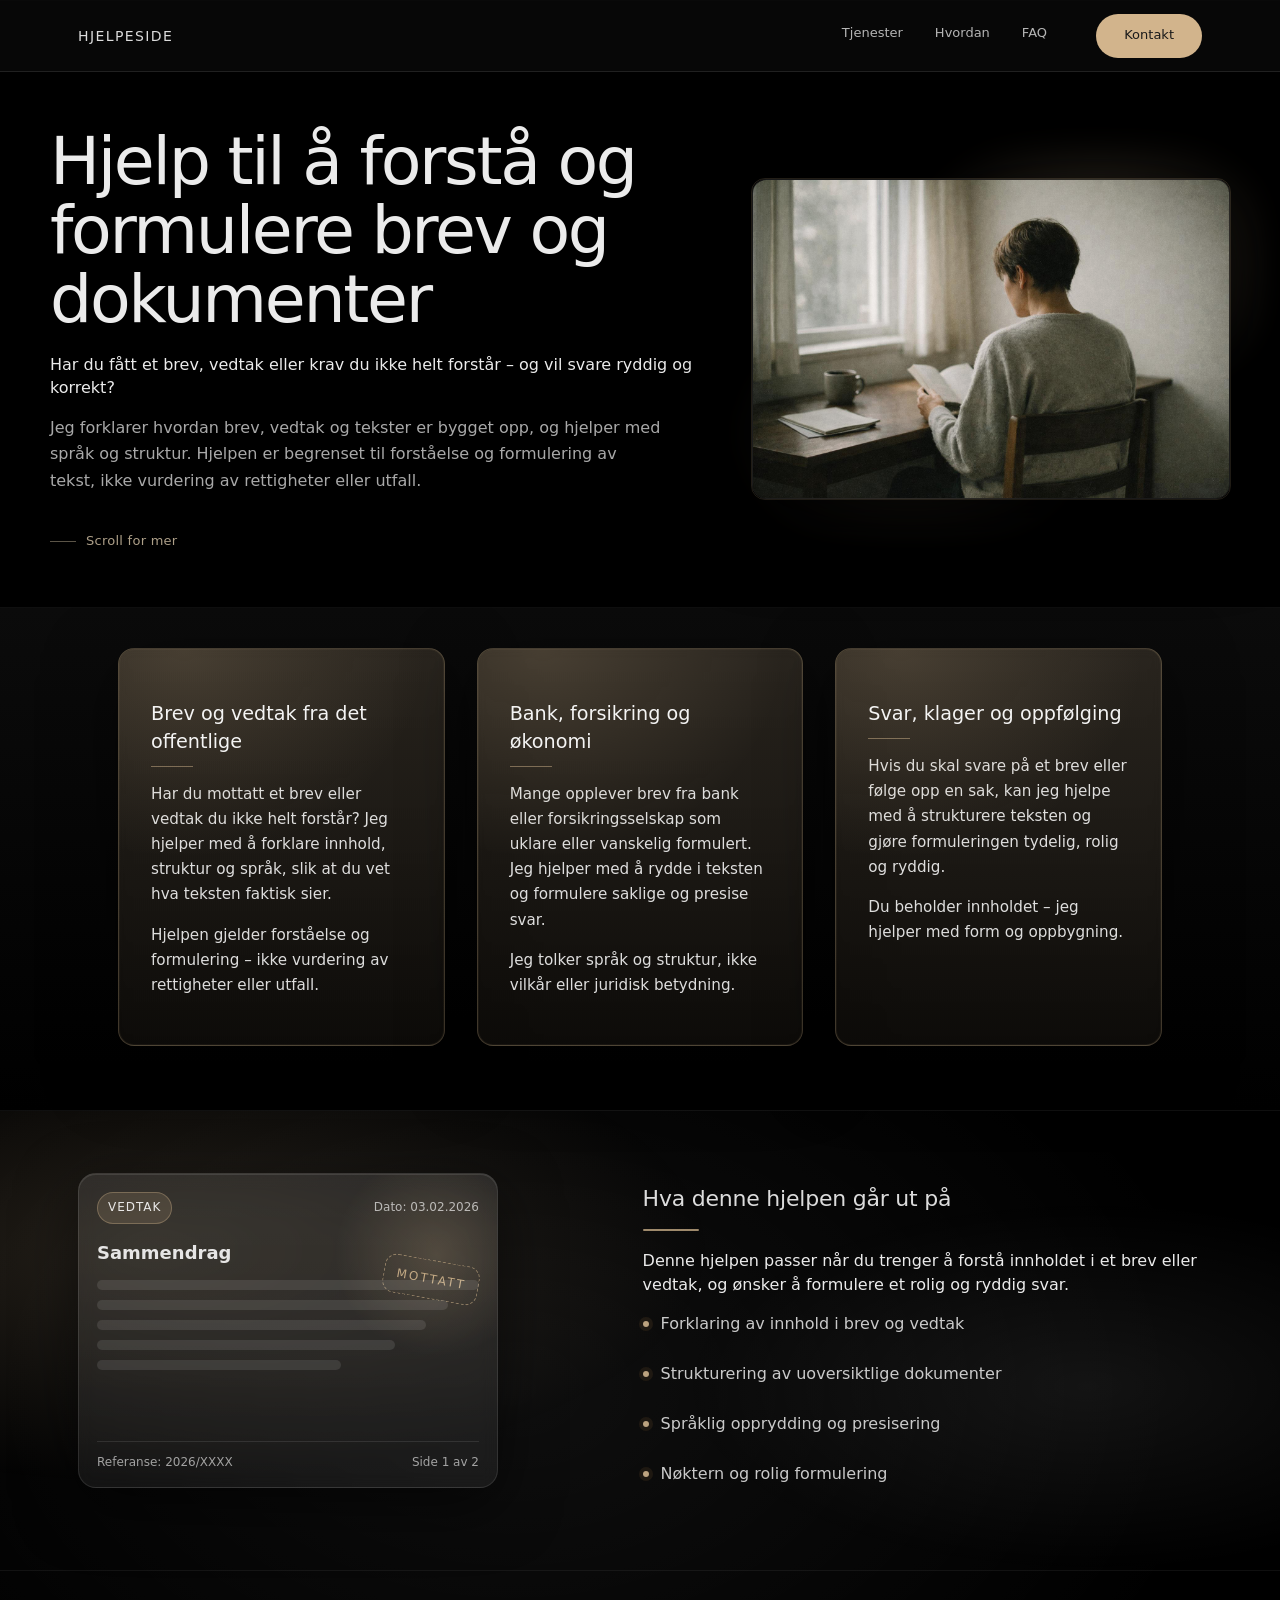
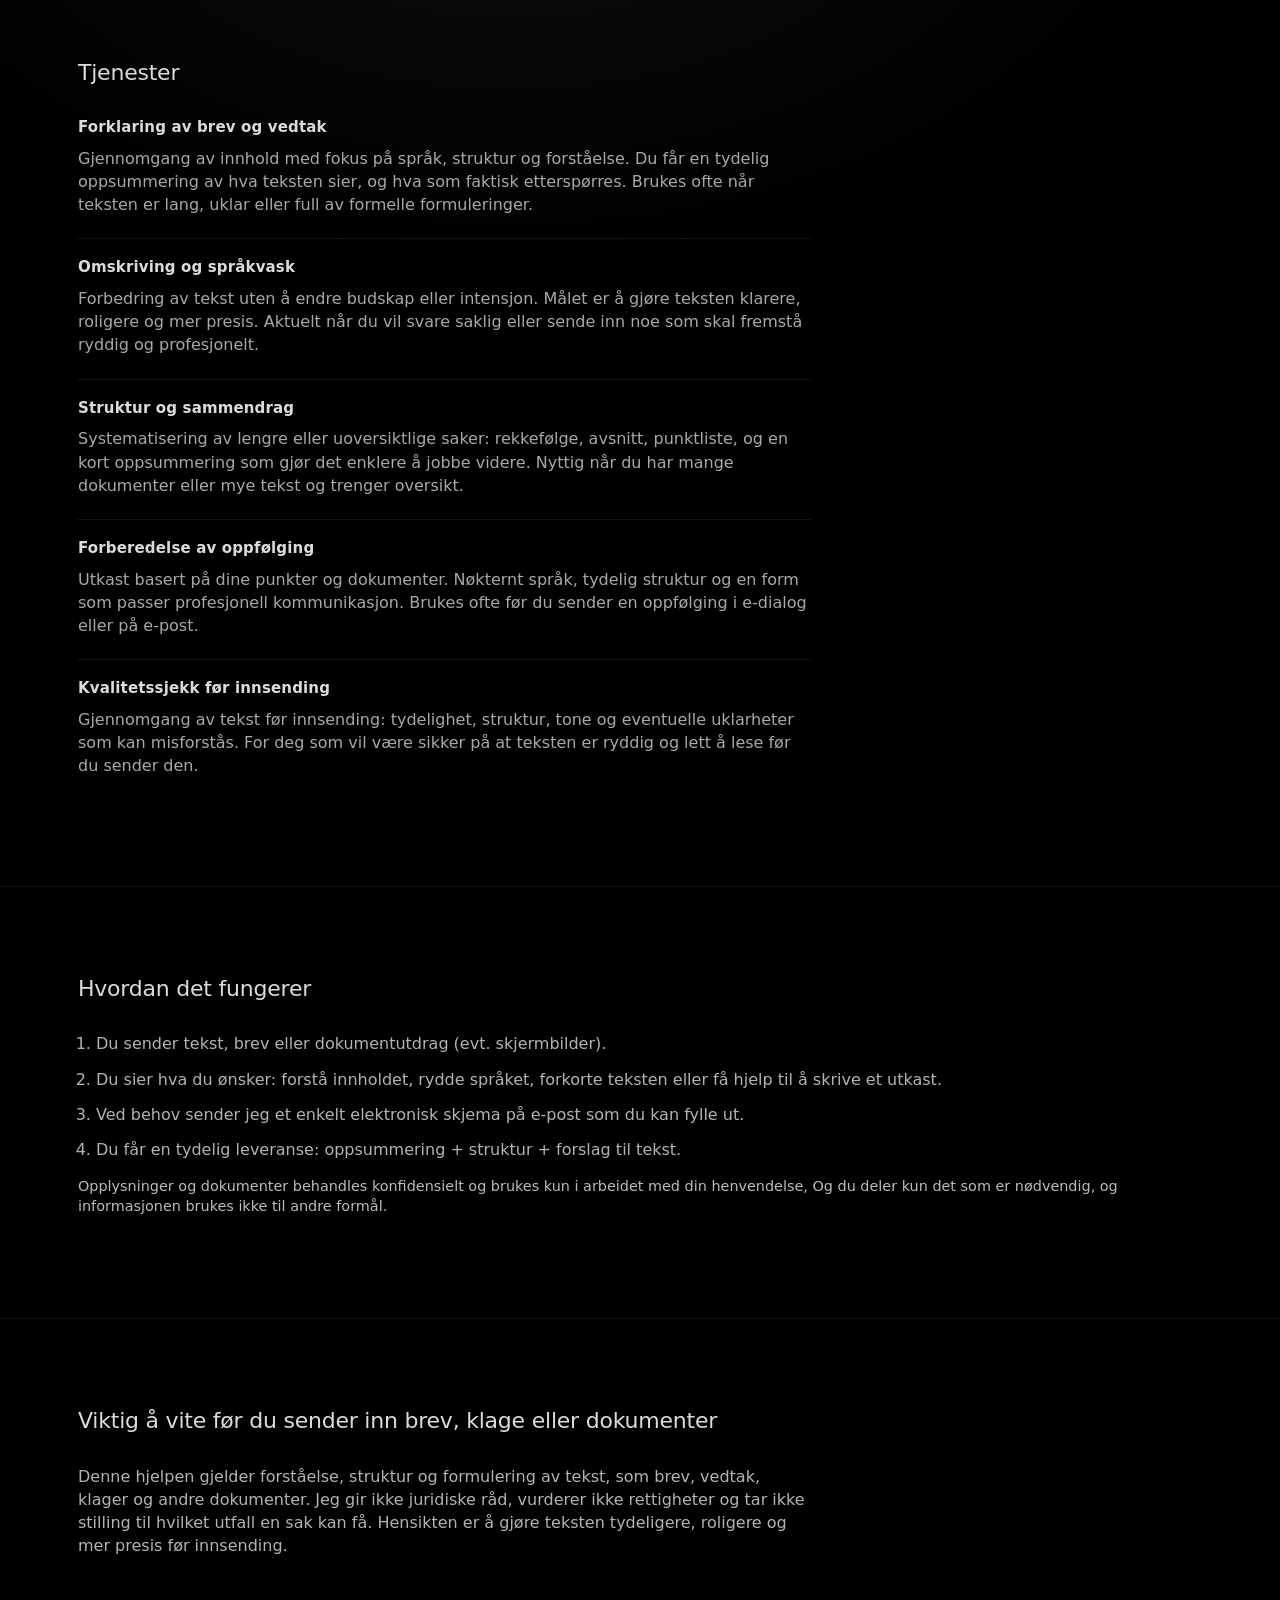
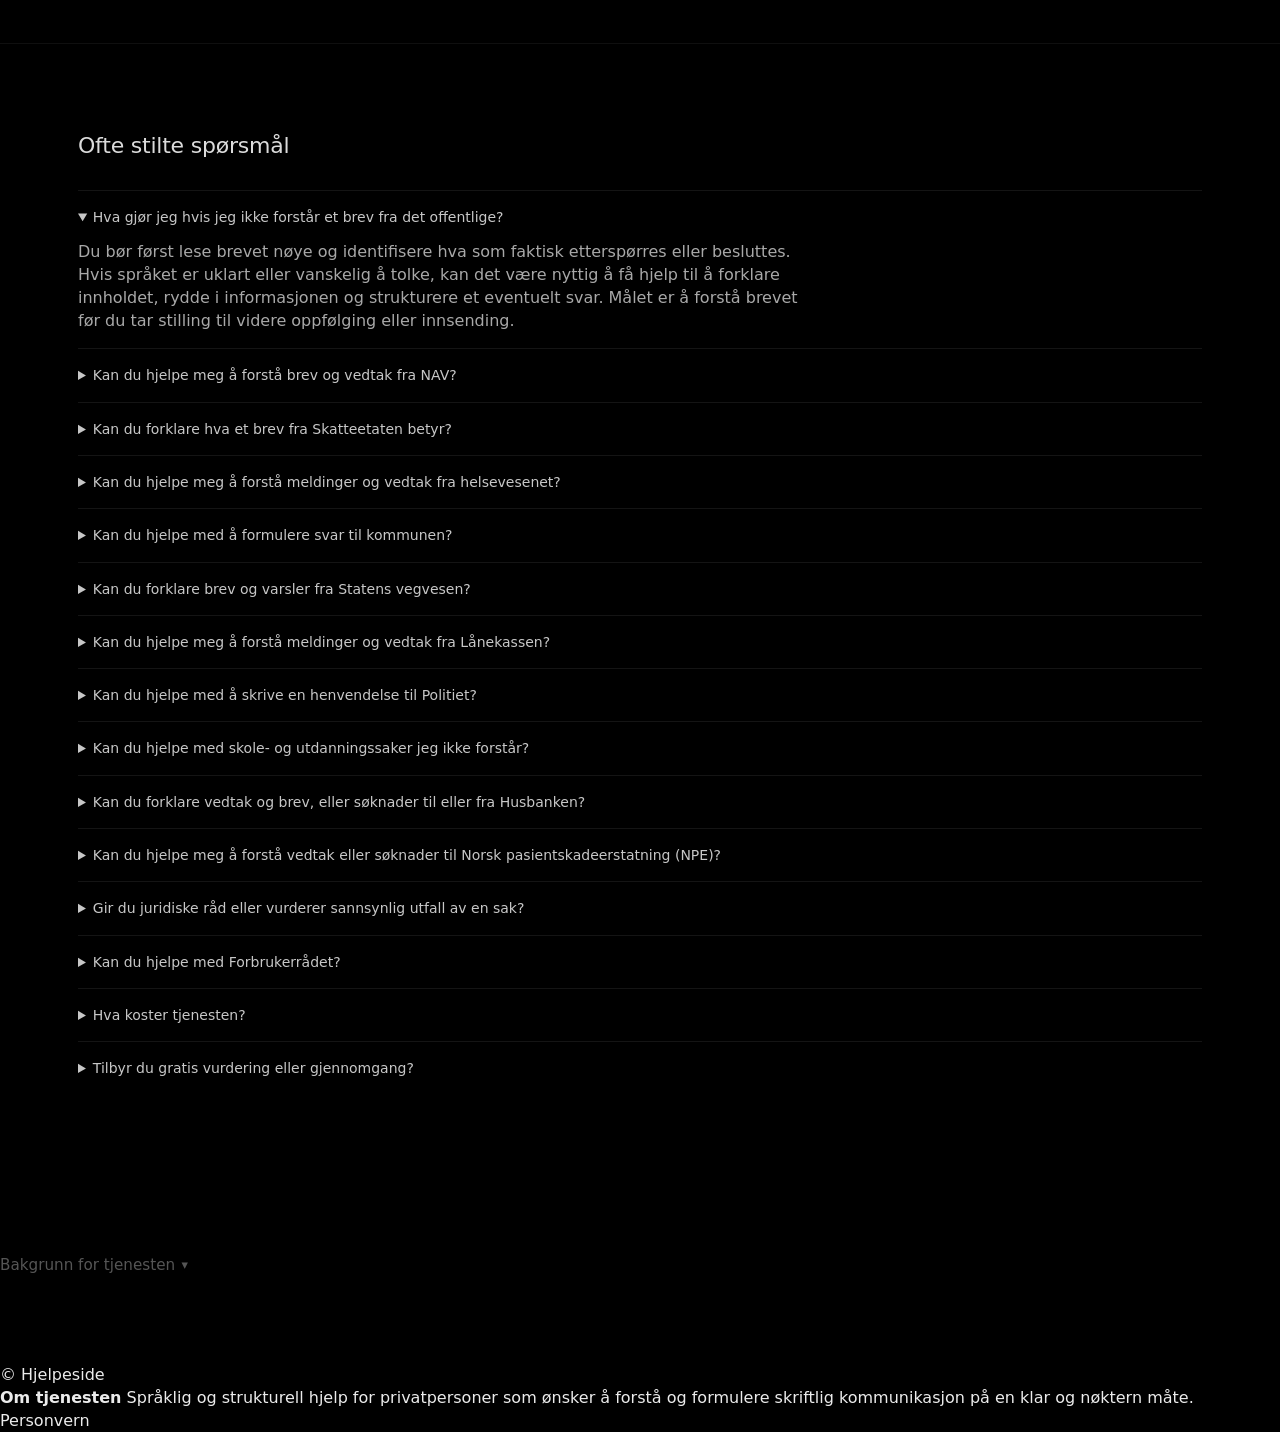
==== commit 826535f0: "bakgrunn for tjenestenp" ====
--- a/project-hjelp-static/index.html
+++ b/project-hjelp-static/index.html
@@ -395,6 +395,46 @@
 <footer class="w-full border-t border-neutral-200/20 mt-14">
   <div class="max-w-6xl mx-auto px-4 py-5 flex flex-col md:flex-row justify-between gap-5 text-sm text-neutral-400">
 
+    <section class="background-card">
+  <details>
+    <summary>Bakgrunn for tjenesten</summary>
+
+    <div class="background-card__content">
+      <p>
+        Bakgrunnen for tjenesten er sammensatt.
+      </p>
+
+      <p>
+        Jeg har tidligere hatt lederansvar for over hundre ansatte, med ansvar for struktur,
+        kommunikasjon og formelle prosesser. Dette ga tidlig innsikt i hvordan saker behandles,
+        vurderes og følges opp innenfor etablerte systemer.
+      </p>
+
+      <p>
+        Senere førte sykdom til et skifte i livssituasjon og rolle. Erfaringen med å møte
+        offentlige etater, banker og forsikringsselskaper fra mottakersiden ga et nytt
+        perspektiv på hvor krevende språket og strukturen i slike prosesser kan oppleves.
+      </p>
+
+      <p>
+        Over tid har disse erfaringene blitt brukt til å bygge kompetanse i å forstå,
+        strukturere og tydeliggjøre tekst – med fokus på oversikt, presisjon og ro i
+        kommunikasjonen.
+      </p>
+
+      <p>
+        Denne tjenesten er et resultat av den samlede erfaringen, sett fra begge sider
+        av bordet.
+      </p>
+
+      <p class="background-card__disclaimer">
+        Tjenesten omfatter språklig gjennomgang, strukturering og forklaring av tekst.
+        Det gis ikke juridisk rådgivning eller vurdering av rettigheter eller utfall.
+      </p>
+    </div>
+  </details>
+</section>
+
     <!-- Venstre -->
     <div>
       © Hjelpeside
--- a/project-hjelp-static/src/css/main.v2.css
+++ b/project-hjelp-static/src/css/main.v2.css
@@ -767,3 +767,55 @@
     margin-left: auto; /* skyv Kontakt mot høyre */
   }
 }
+.background-card {
+  margin-top: 3rem;
+  border-top: 1px solid rgba(0, 0, 0, 0.08);
+  padding-top: 1.5rem;
+}
+
+.background-card details {
+  max-width: 720px;
+}
+
+.background-card summary {
+  cursor: pointer;
+  font-size: 0.95rem;
+  color: #555;
+  list-style: none;
+  display: inline-flex;
+  align-items: center;
+  gap: 0.4rem;
+}
+
+.background-card summary::-webkit-details-marker {
+  display: none;
+}
+
+.background-card summary::after {
+  content: "▾";
+  font-size: 0.8rem;
+  transition: transform 0.2s ease;
+}
+
+.background-card details[open] summary::after {
+  transform: rotate(180deg);
+}
+
+.background-card__content {
+  margin-top: 1rem;
+  font-size: 0.95rem;
+  line-height: 1.6;
+  color: #333;
+}
+
+.background-card__content p {
+  margin-bottom: 1rem;
+}
+
+.background-card__disclaimer {
+  margin-top: 1.5rem;
+  font-size: 0.85rem;
+  color: #666;
+  border-left: 2px solid rgba(0, 0, 0, 0.1);
+  padding-left: 0.75rem;
+}
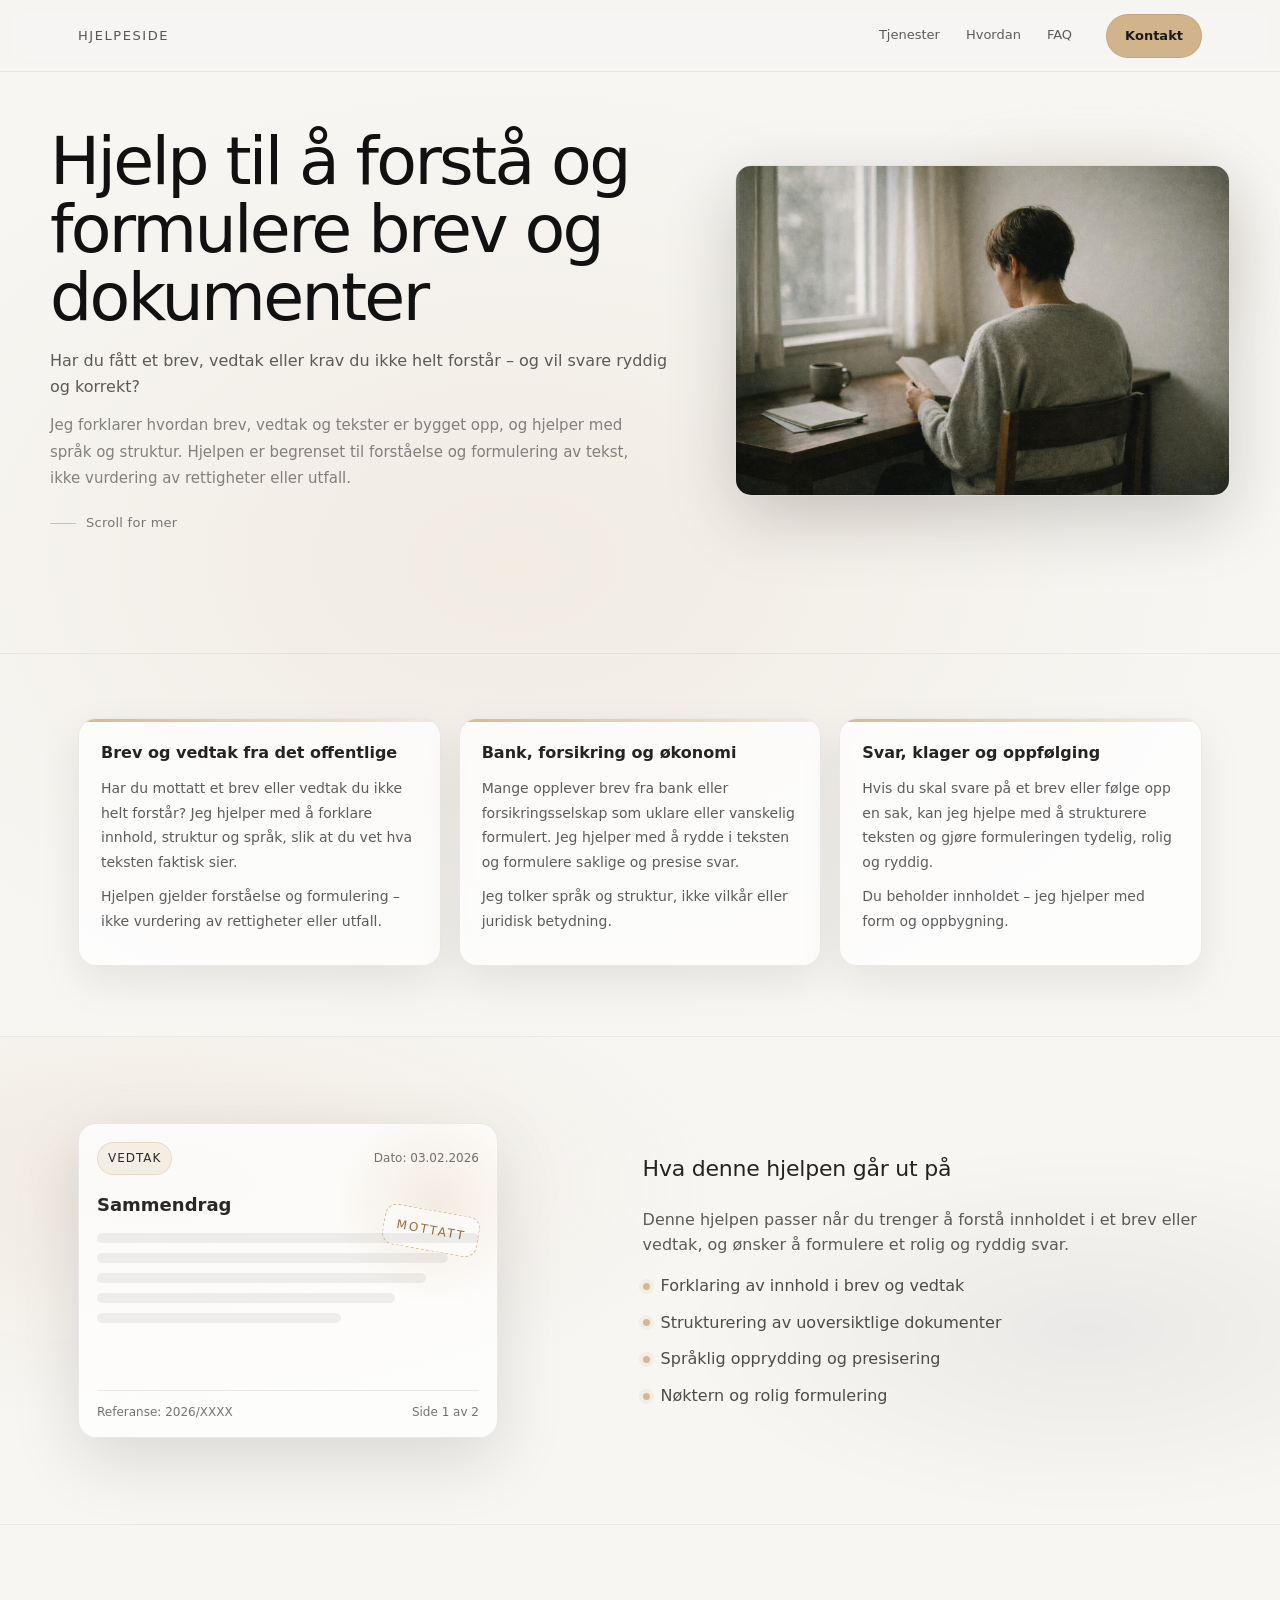
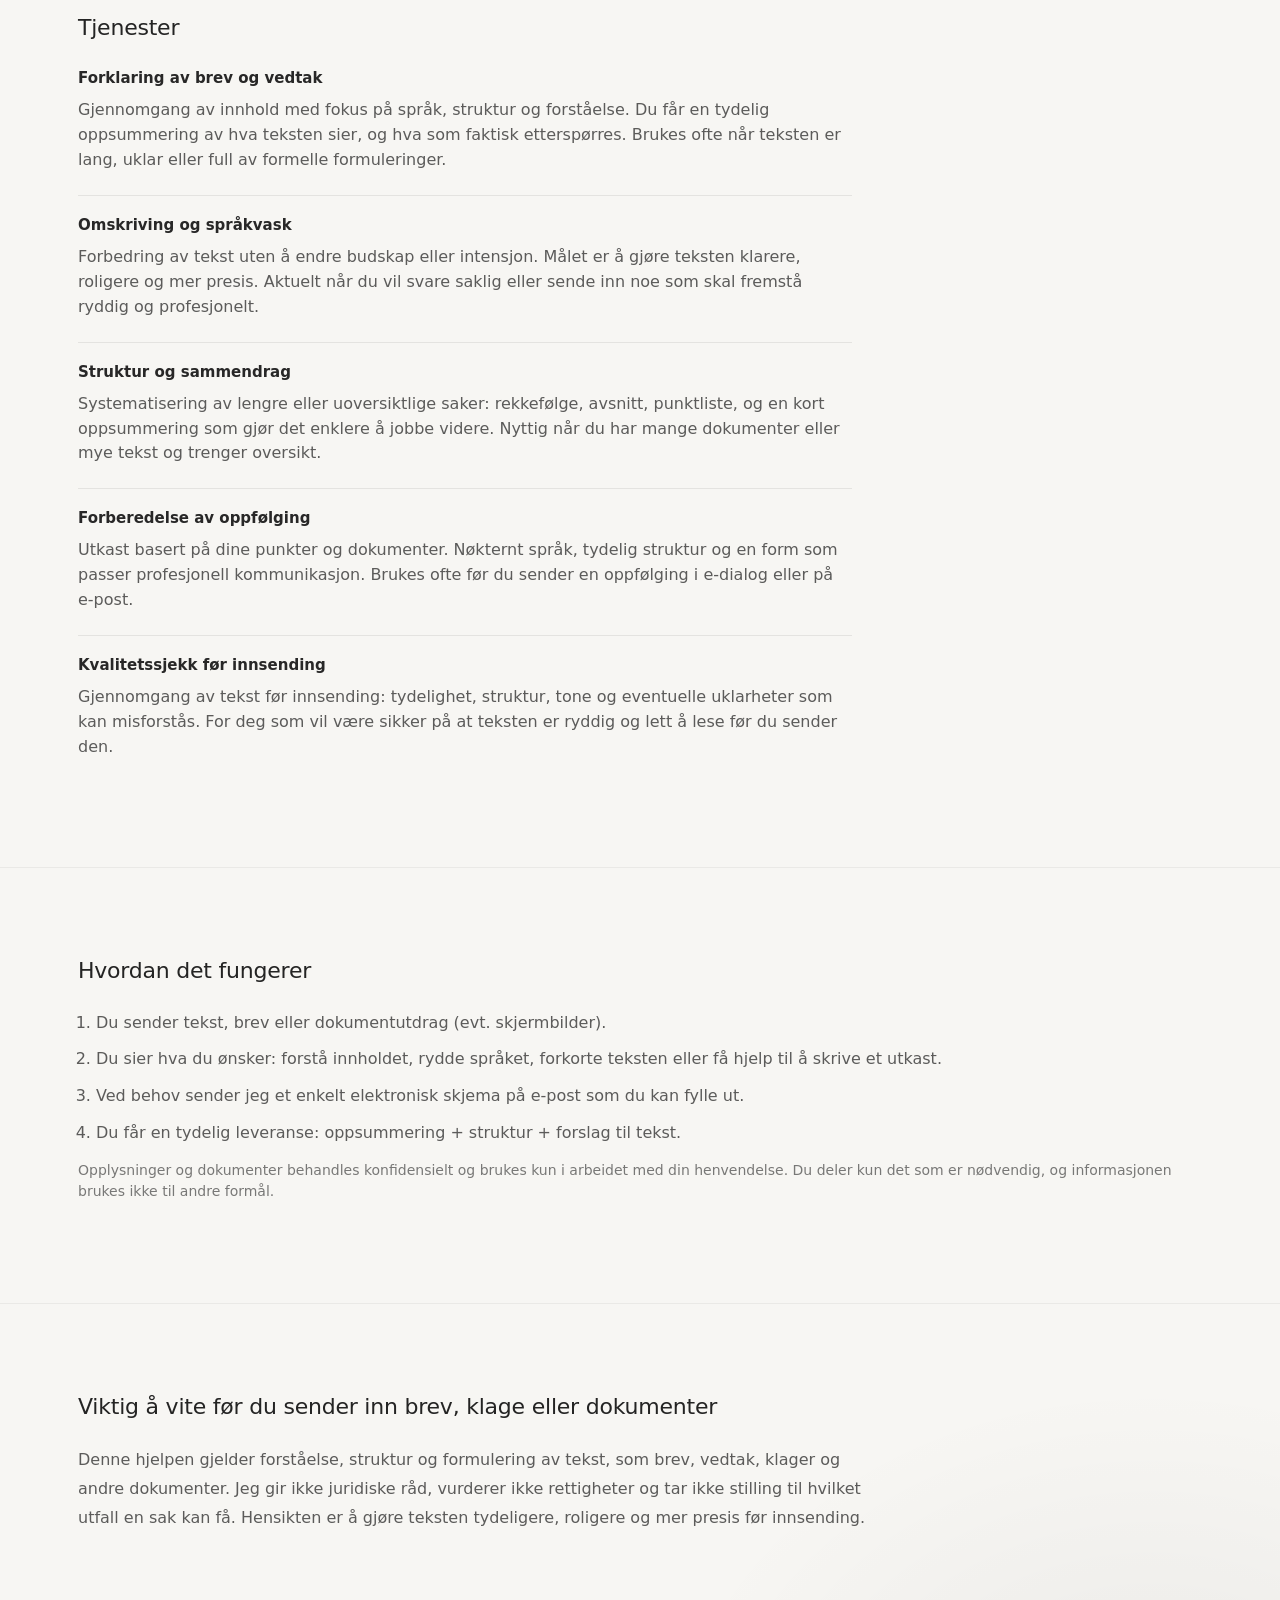
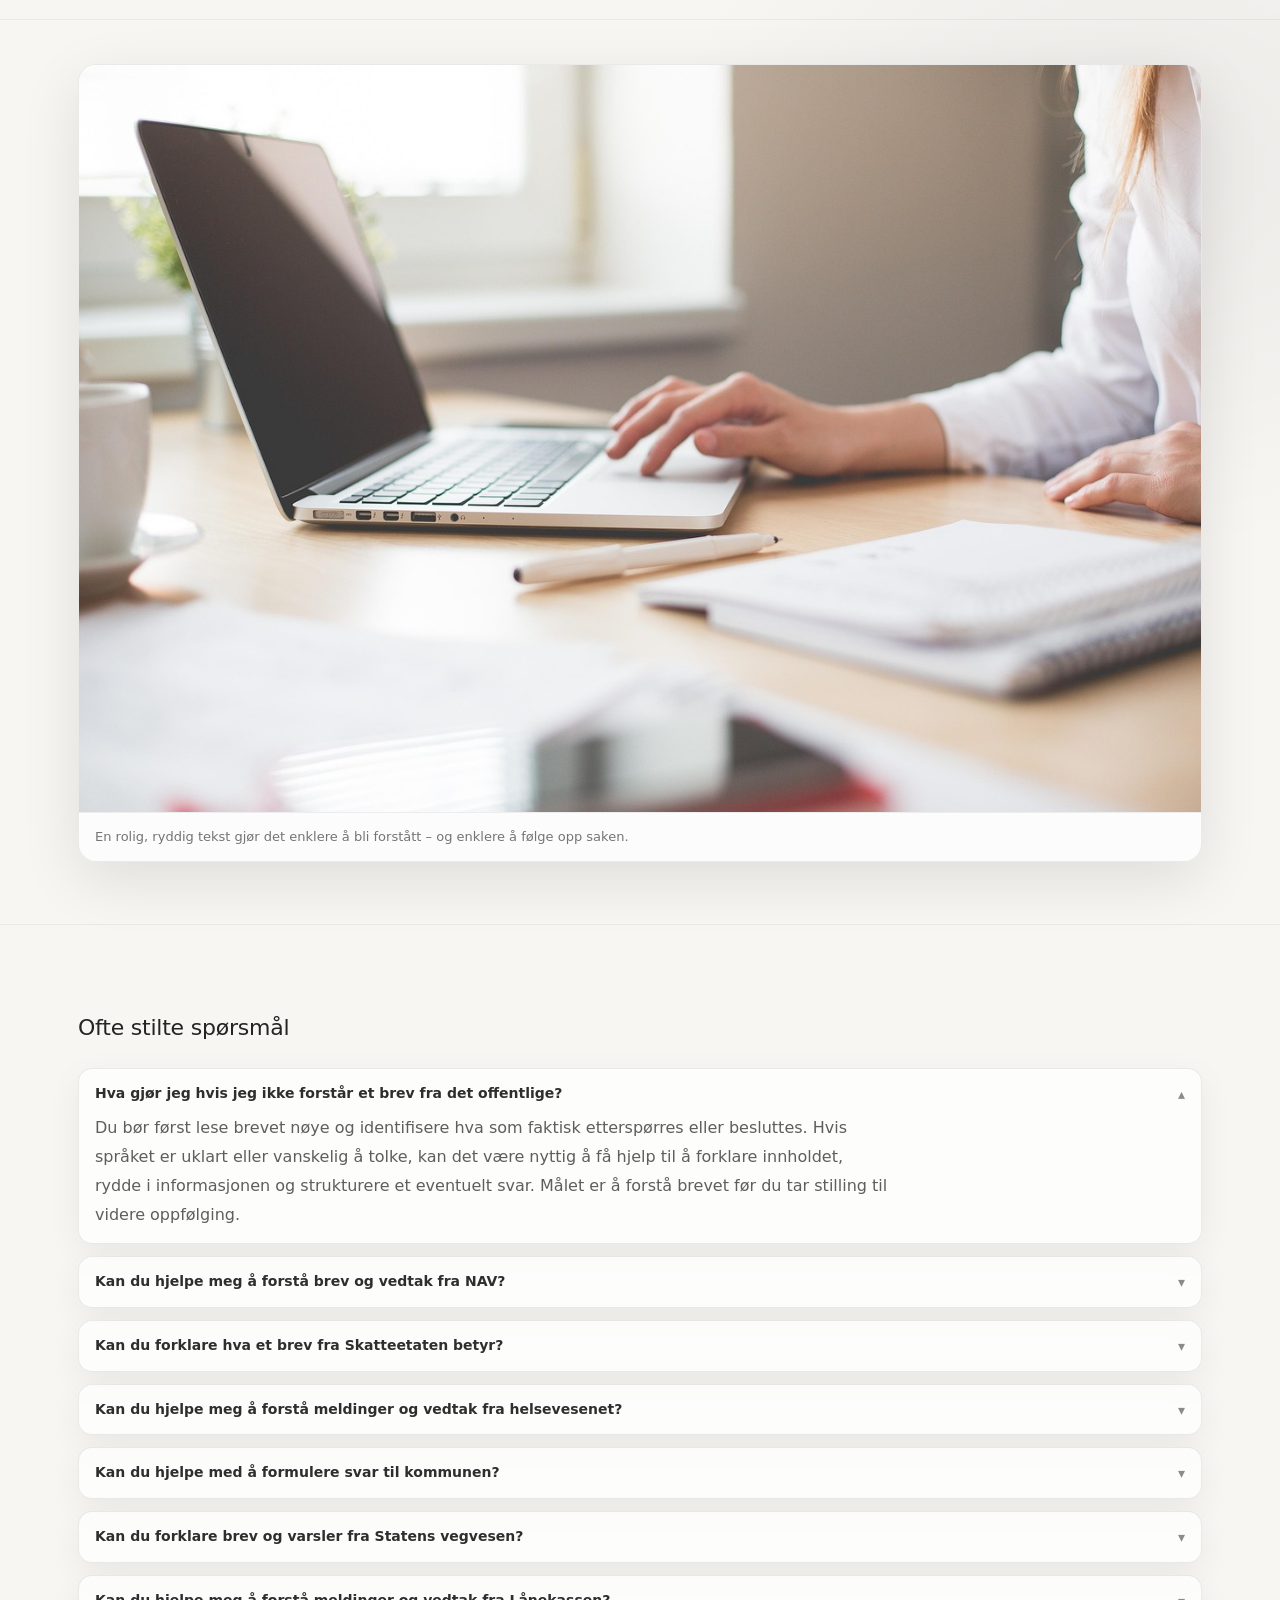
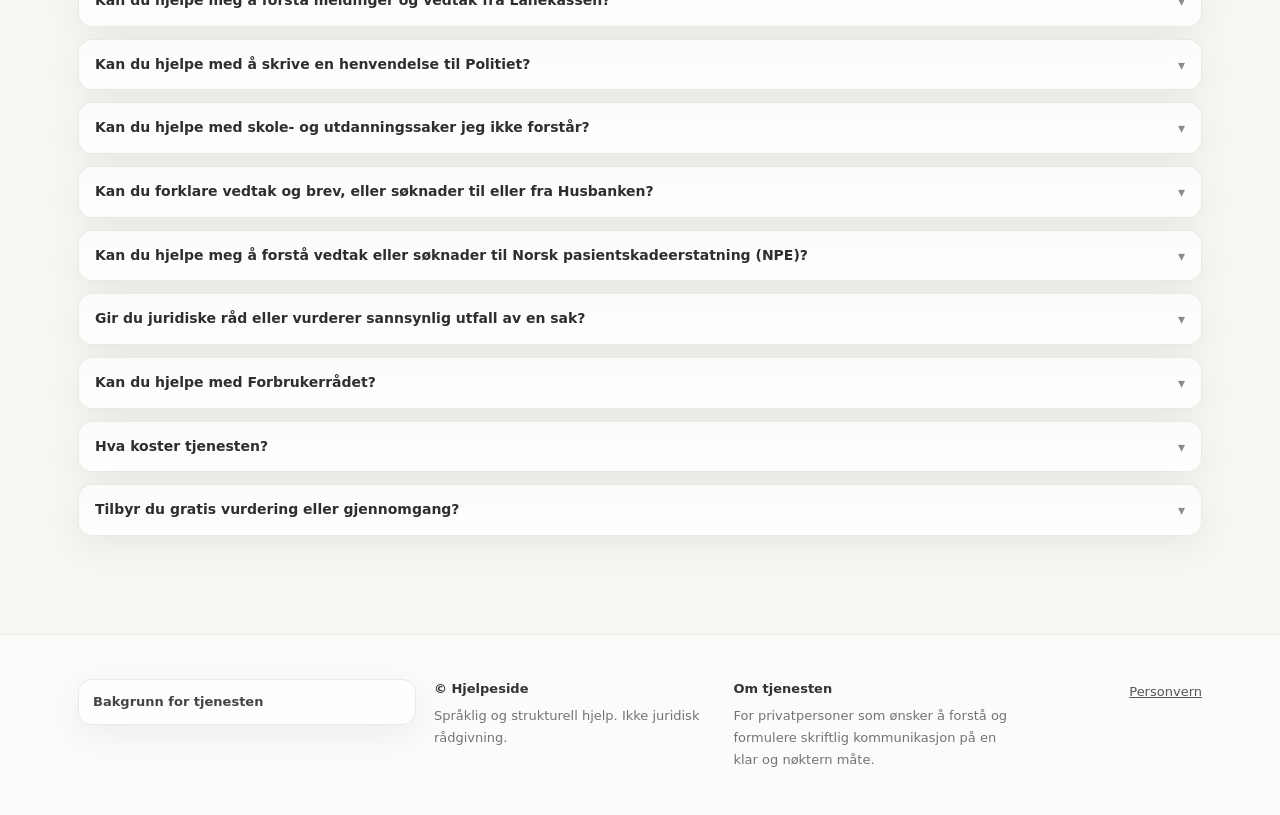
==== commit e85bdd71: "Light theme + new image under Important section" ====
--- a/project-hjelp-static/index.html
+++ b/project-hjelp-static/index.html
@@ -4,191 +4,177 @@
     <meta charset="utf-8" />
     <meta name="viewport" content="width=device-width, initial-scale=1" />
 
+    <!-- Google Search Console verification -->
+    <meta
+      name="google-site-verification"
+      content="15W2NmFW7b9irYkTdACi9slp7Kb_muAE0MhROXHspSM"
+    />
+
     <title>Hjelp til å skrive klage og forstå vedtak | Og språkbistand</title>
 
     <meta
-  name="description"
-  content="Hjelp til å forstå vedtak, skrive klager og rydde i brev fra offentlige og private instanser. Nøktern språkhjelp og struktur – ikke juridisk rådgivning."
-/>
-
-<link rel="canonical" href="https://hjelpeside.vercel.app/" />
-
-
-   <!-- CSS -->
-    <link rel="stylesheet" href="./src/css/main.v2.css?v=2" />
-
-    <!-- JS (valgfritt – kan stå, men må finnes som fil) -->
+      name="description"
+      content="Hjelp til å forstå vedtak, skrive klager og rydde i brev fra offentlige og private instanser."
+    />
+
+    <link rel="canonical" href="https://hjelpeside.vercel.app/" />
+
+    <!-- bump cache ved behov -->
+    <link rel="stylesheet" href="./src/css/main.v2.css?v=3" />
     <script src="./src/js/main.js" defer></script>
   </head>
 
   <body>
     <!-- HEADER -->
     <header class="site-header">
-      <div class="container">
+      <div class="container header-row">
         <a href="#top" class="brand">HJELPESIDE</a>
 
-
-       <nav class="nav" aria-label="Hovedmeny">
-  <a href="#tjenester">Tjenester</a>
-  <a href="#hvordan">Hvordan</a>
-  <a href="#faq">FAQ</a>
-
-  <a
-    href="mailto:kontakt.hjelpeside@proton.me?subject=Henvendelse%20via%20Hjelpeside"
-    class="nav-contact"
-  >
-    Kontakt 
-  </a>
-</nav>
-
+        <nav class="nav" aria-label="Hovedmeny">
+          <a href="#tjenester">Tjenester</a>
+          <a href="#hvordan">Hvordan</a>
+          <a href="#faq">FAQ</a>
+
+          <a
+            href="mailto:kontakt.hjelpeside@proton.me?subject=Henvendelse%20via%20Hjelpeside"
+            class="nav-contact"
+          >
+            Kontakt
+          </a>
+        </nav>
       </div>
     </header>
 
-   <!-- HERO -->
-<main>
-  <section class="hero" id="top">
-    <div class="container hero-grid">
-      <div class="hero-copy">
-        <h1>
-          Hjelp til å forstå og formulere brev og dokumenter
-        </h1>
-
-        <!-- GJENKJENNELSE / LEDE -->
-        <p class="hero-lede">
-          Har du fått et brev, vedtak eller krav du ikke helt forstår – og vil svare ryddig og korrekt?
-        </p>
-
-        <!-- FORKLARING -->
-        <p class="hero-text">
-          Jeg forklarer hvordan brev, vedtak og tekster er bygget opp, og hjelper med språk og struktur.
-          Hjelpen er begrenset til forståelse og formulering av tekst, ikke vurdering av rettigheter eller utfall.
-        </p>
-
-        <span class="scroll-hint">Scroll for mer</span>
-      </div>
-
-      <div class="hero-media" aria-hidden="true">
-        <img
-          src="./src/assets/images/person.jpg"
-          alt=""
-          loading="eager"
-        />
-      </div>
-    </div>
-  </section>
-  <!-- TYPISKE HENVENDELSER -->
-<section class="cases">
-  <div class="container cases-grid">
-
-    <div class="case-box">
-      <h3>Brev og vedtak fra det offentlige</h3>
-      <p>
-        Har du mottatt et brev eller vedtak du ikke helt forstår?
-        Jeg hjelper med å forklare innhold, struktur og språk, slik at
-        du vet hva teksten faktisk sier.
-      </p>
-      <p class="case-note">
-        Hjelpen gjelder forståelse og formulering – ikke vurdering av rettigheter eller utfall.
-      </p>
-    </div>
-
-    <div class="case-box">
-      <h3>Bank, forsikring og økonomi</h3>
-      <p>
-        Mange opplever brev fra bank eller forsikringsselskap som uklare
-        eller vanskelig formulert. Jeg hjelper med å rydde i teksten og
-        formulere saklige og presise svar.
-      </p>
-      <p class="case-note">
-        Jeg tolker språk og struktur, ikke vilkår eller juridisk betydning.
-      </p>
-    </div>
-
-    <div class="case-box">
-      <h3>Svar, klager og oppfølging</h3>
-      <p>
-        Hvis du skal svare på et brev eller følge opp en sak, kan jeg
-        hjelpe med å strukturere teksten og gjøre formuleringen tydelig,
-        rolig og ryddig.
-      </p>
-      <p class="case-note">
-        Du beholder innholdet – jeg hjelper med form og oppbygning.
-      </p>
-    </div>
-
-  </div>
-</section>
-
-</main>
-
+    <main>
+      <!-- HERO -->
+      <section class="hero" id="top">
+        <div class="container hero-grid">
+          <div class="hero-copy">
+            <h1>Hjelp til å forstå og formulere brev og dokumenter</h1>
+
+            <p class="hero-lede">
+              Har du fått et brev, vedtak eller krav du ikke helt forstår – og vil
+              svare ryddig og korrekt?
+            </p>
+
+            <p class="hero-text">
+              Jeg forklarer hvordan brev, vedtak og tekster er bygget opp, og hjelper
+              med språk og struktur. Hjelpen er begrenset til forståelse og formulering
+              av tekst, ikke vurdering av rettigheter eller utfall.
+            </p>
+
+            <span class="scroll-hint">Scroll for mer</span>
+          </div>
+
+          <div class="hero-media" aria-hidden="true">
+            <img src="./src/assets/images/person.jpg" alt="" loading="eager" />
+          </div>
+        </div>
+      </section>
+
+      <!-- TYPISKE HENVENDELSER -->
+      <section class="cases" aria-label="Typiske henvendelser">
+        <div class="container">
+          <div class="cases-grid">
+            <article class="case-card">
+              <h3>Brev og vedtak fra det offentlige</h3>
+              <p>
+                Har du mottatt et brev eller vedtak du ikke helt forstår? Jeg hjelper
+                med å forklare innhold, struktur og språk, slik at du vet hva teksten
+                faktisk sier.
+              </p>
+              <p class="case-note">
+                Hjelpen gjelder forståelse og formulering – ikke vurdering av rettigheter
+                eller utfall.
+              </p>
+            </article>
+
+            <article class="case-card">
+              <h3>Bank, forsikring og økonomi</h3>
+              <p>
+                Mange opplever brev fra bank eller forsikringsselskap som uklare eller
+                vanskelig formulert. Jeg hjelper med å rydde i teksten og formulere
+                saklige og presise svar.
+              </p>
+              <p class="case-note">
+                Jeg tolker språk og struktur, ikke vilkår eller juridisk betydning.
+              </p>
+            </article>
+
+            <article class="case-card">
+              <h3>Svar, klager og oppfølging</h3>
+              <p>
+                Hvis du skal svare på et brev eller følge opp en sak, kan jeg hjelpe med
+                å strukturere teksten og gjøre formuleringen tydelig, rolig og ryddig.
+              </p>
+              <p class="case-note">
+                Du beholder innholdet – jeg hjelper med form og oppbygning.
+              </p>
+            </article>
+          </div>
+        </div>
+      </section>
 
       <!-- OM / HVA -->
-     <section class="about" id="hvordan">
-
-  
-  <div class="container about-grid">
-    <div class="about-media" aria-hidden="true">
-      <div class="doc-mock">
-        <div class="doc-top">
-          <span class="doc-chip">VEDTAK</span>
-          <span class="doc-date">Dato: 03.02.2026</span>
-        </div>
-
-        <div class="doc-title">Sammendrag</div>
-
-        <div class="doc-lines">
-          <span></span><span></span><span></span><span></span><span></span>
-        </div>
-
-        <div class="doc-stamp">MOTTATT</div>
-
-        <div class="doc-footer">
-          <span>Referanse: 2026/XXXX</span>
-          <span>Side 1 av 2</span>
-        </div>
-      </div>
-    </div>
-
-    <div class="about-copy">
-      <h2>Hva denne hjelpen går ut på</h2>
-
-      <p>
-        Denne hjelpen passer når du trenger å forstå innholdet i et brev eller vedtak,
-        og ønsker å formulere et rolig og ryddig svar.
-      </p>
-
-      <ul class="about-list">
-        <li>Forklaring av innhold i brev og vedtak</li>
-        <li>Strukturering av uoversiktlige dokumenter</li>
-        <li>Språklig opprydding og presisering</li>
-        <li>Nøktern og rolig formulering</li>
-      </ul>
-    </div>
-  </div>
-</section>
-
-
+      <section class="about" id="hvordan">
+        <div class="container about-grid">
+          <div class="about-media" aria-hidden="true">
+            <div class="doc-mock">
+              <div class="doc-top">
+                <span class="doc-chip">VEDTAK</span>
+                <span class="doc-date">Dato: 03.02.2026</span>
+              </div>
+
+              <div class="doc-title">Sammendrag</div>
+
+              <div class="doc-lines">
+                <span></span><span></span><span></span><span></span><span></span>
+              </div>
+
+              <div class="doc-stamp">MOTTATT</div>
+
+              <div class="doc-footer">
+                <span>Referanse: 2026/XXXX</span>
+                <span>Side 1 av 2</span>
+              </div>
+            </div>
+          </div>
+
+          <div class="about-copy">
+            <h2>Hva denne hjelpen går ut på</h2>
+
+            <p>
+              Denne hjelpen passer når du trenger å forstå innholdet i et brev eller vedtak,
+              og ønsker å formulere et rolig og ryddig svar.
+            </p>
+
+            <ul class="about-list">
+              <li>Forklaring av innhold i brev og vedtak</li>
+              <li>Strukturering av uoversiktlige dokumenter</li>
+              <li>Språklig opprydding og presisering</li>
+              <li>Nøktern og rolig formulering</li>
+            </ul>
+          </div>
+        </div>
+      </section>
 
       <!-- TJENESTER -->
       <section class="services" id="tjenester">
         <div class="container">
-         <h2><a href="#faq">Tjenester</a></h2>
-
+          <h2>Tjenester</h2>
 
           <div class="service">
             <h3>Forklaring av brev og vedtak</h3>
             <p>
-              Gjennomgang av innhold med fokus på språk, struktur og forståelse. Du får en tydelig oppsummering av hva teksten sier, 
-              og hva som faktisk etterspørres.
-              Brukes ofte når teksten er lang, uklar eller full av formelle formuleringer.
+              Gjennomgang av innhold med fokus på språk, struktur og forståelse. Du får en tydelig oppsummering av hva teksten sier,
+              og hva som faktisk etterspørres. Brukes ofte når teksten er lang, uklar eller full av formelle formuleringer.
             </p>
           </div>
 
           <div class="service">
             <h3>Omskriving og språkvask</h3>
             <p>
-              Forbedring av tekst uten å endre budskap eller intensjon. Målet er å gjøre teksten klarere, 
-              roligere og mer presis.
+              Forbedring av tekst uten å endre budskap eller intensjon. Målet er å gjøre teksten klarere, roligere og mer presis.
               Aktuelt når du vil svare saklig eller sende inn noe som skal fremstå ryddig og profesjonelt.
             </p>
           </div>
@@ -196,8 +182,7 @@
           <div class="service">
             <h3>Struktur og sammendrag</h3>
             <p>
-              Systematisering av lengre eller uoversiktlige saker: rekkefølge, avsnitt, punktliste, 
-              og en kort oppsummering som gjør det enklere å jobbe videre.
+              Systematisering av lengre eller uoversiktlige saker: rekkefølge, avsnitt, punktliste, og en kort oppsummering som gjør det enklere å jobbe videre.
               Nyttig når du har mange dokumenter eller mye tekst og trenger oversikt.
             </p>
           </div>
@@ -205,8 +190,7 @@
           <div class="service">
             <h3>Forberedelse av oppfølging</h3>
             <p>
-              Utkast basert på dine punkter og dokumenter. Nøkternt språk, tydelig struktur og en form 
-              som passer profesjonell kommunikasjon.
+              Utkast basert på dine punkter og dokumenter. Nøkternt språk, tydelig struktur og en form som passer profesjonell kommunikasjon.
               Brukes ofte før du sender en oppfølging i e-dialog eller på e-post.
             </p>
           </div>
@@ -214,8 +198,7 @@
           <div class="service">
             <h3>Kvalitetssjekk før innsending</h3>
             <p>
-              Gjennomgang av tekst før innsending: tydelighet, struktur, tone 
-              og eventuelle uklarheter som kan misforstås.
+              Gjennomgang av tekst før innsending: tydelighet, struktur, tone og eventuelle uklarheter som kan misforstås.
               For deg som vil være sikker på at teksten er ryddig og lett å lese før du sender den.
             </p>
           </div>
@@ -233,226 +216,225 @@
             <li>Ved behov sender jeg et enkelt elektronisk skjema på e-post som du kan fylle ut.</li>
             <li>Du får en tydelig leveranse: oppsummering + struktur + forslag til tekst.</li>
           </ol>
+
           <p class="privacy-note">
-               Opplysninger og dokumenter behandles konfidensielt og brukes kun i arbeidet med din henvendelse,
-               Og du deler kun det som er nødvendig, og informasjonen brukes ikke til andre formål.
-</p>
-        </div>
-      </section>
-
-      <!-- Viktig å vite før du sender inn brev, klage eller dokumenter -->
-      <section class="limitation">
+            Opplysninger og dokumenter behandles konfidensielt og brukes kun i arbeidet med din henvendelse.
+            Du deler kun det som er nødvendig, og informasjonen brukes ikke til andre formål.
+          </p>
+        </div>
+      </section>
+
+      <!-- Viktig å vite -->
+      <section class="limitation" id="viktig">
         <div class="container">
           <h2>Viktig å vite før du sender inn brev, klage eller dokumenter</h2>
           <p>
-            Denne hjelpen gjelder forståelse, struktur og formulering av tekst, som brev, vedtak,
-klager og andre dokumenter. Jeg gir ikke juridiske råd, vurderer ikke rettigheter
-og tar ikke stilling til hvilket utfall en sak kan få. Hensikten er å gjøre teksten
-tydeligere, roligere og mer presis før innsending.
+            Denne hjelpen gjelder forståelse, struktur og formulering av tekst, som brev, vedtak, klager og andre dokumenter.
+            Jeg gir ikke juridiske råd, vurderer ikke rettigheter og tar ikke stilling til hvilket utfall en sak kan få.
+            Hensikten er å gjøre teksten tydeligere, roligere og mer presis før innsending.
           </p>
         </div>
       </section>
 
-     <!-- FAQ -->
-<section class="faq" id="faq">
-  <div class="container">
-    <h2>Ofte stilte spørsmål</h2>
-
-    <details open>
-      <summary>Hva gjør jeg hvis jeg ikke forstår et brev fra det offentlige?</summary>
-      <p>
-        Du bør først lese brevet nøye og identifisere hva som faktisk etterspørres eller besluttes. 
-        Hvis språket er uklart eller vanskelig å tolke, kan det være nyttig å få hjelp til å forklare innholdet,
-        rydde i informasjonen og strukturere et eventuelt svar. Målet er å forstå brevet før du tar stilling til videre oppfølging eller innsending.
-      </p>
-    </details>
-
-    <details>
-      <summary>Kan du hjelpe meg å forstå brev og vedtak fra NAV?</summary>
-      <p>
-        Ja. Jeg kan hjelpe med å forklare brev og vedtak, strukturere dokumentasjon
-        og rydde i tekst knyttet til NAV-saker. Hjelpen er språklig og strukturell,
-        ikke juridisk.
-      </p>
-    </details>
-
-    <details>
-      <summary>Kan du forklare hva et brev fra Skatteetaten betyr?</summary>
-      <p>
-        Ja. Jeg kan hjelpe med å gjøre innholdet i brev fra Skatteetaten mer forståelig,
-        forklare hva som etterspørres, og strukturere eventuelle svar eller redegjørelser.
-      </p>
-    </details>
-
-    <details>
-      <summary>Kan du hjelpe meg å forstå meldinger og vedtak fra helsevesenet?</summary>
-      <p>
-        Ja. Jeg kan forklare innhold i meldinger, vedtak og svar fra helsevesenet,
-        og hjelpe med å formulere ryddige og saklige oppfølgingsmeldinger.
-      </p>
-    </details>
-
-    <details>
-      <summary>Kan du hjelpe med å formulere svar til kommunen?</summary>
-      <p>
-        Ja. Jeg kan bistå med å strukturere og formulere tekst i saker som gjelder
-        kommune, for eksempel innen skole, barnehage, byggesak eller andre kommunale tjenester.
-      </p>
-    </details>
-
-    <details>
-      <summary>Kan du forklare brev og varsler fra Statens vegvesen?</summary>
-      <p>
-        Ja. Jeg kan forklare innhold i brev og varsler, og hjelpe med å formulere
-        ryddige og presise svar knyttet til førerkort, kjøretøy eller gebyrer.
-      </p>
-    </details>
-
-    <details>
-      <summary>Kan du hjelpe meg å forstå meldinger og vedtak fra Lånekassen?</summary>
-      <p>
-        Ja. Jeg kan hjelpe med å forklare meldinger og vedtak fra Lånekassen,
-        samt strukturere søknader eller henvendelser på en tydelig måte.
-      </p>
-    </details>
-
-    <details>
-      <summary>Kan du hjelpe med å skrive en henvendelse til Politiet?</summary>
-      <p>
-        Ja. Jeg kan hjelpe med å formulere saklige og ryddige henvendelser,
-        samt forklare innhold i brev og varsler der språket oppleves uklart.
-      </p>
-    </details>
-
-    <details>
-      <summary>Kan du hjelpe med skole- og utdanningssaker jeg ikke forstår?</summary>
-      <p>
-        Ja. Jeg kan bistå med å strukturere og forklare dokumenter og vedtak
-        knyttet til skole og utdanning, og hjelpe med å formulere oppfølgingstekst.
-      </p>
-    </details>
-
-    <details>
-      <summary>Kan du forklare vedtak og brev, eller søknader til eller fra Husbanken?</summary>
-      <p>
-        Ja. Jeg kan forklare vedtak og brev, samt hjelpe med å strukturere
-        dokumentasjon og skriftlige henvendelser knyttet til lån, refinansiering og boligordninger.
-      </p>
-    </details>
-
-    <details>
-      <summary>Kan du hjelpe meg å forstå vedtak eller søknader til Norsk pasientskadeerstatning (NPE)?</summary>
-      <p>
-        Ja. Jeg kan hjelpe med å strukturere informasjon, forklare innhold i vedtak
-        og formulere søknader eller tilleggsopplysninger. Jeg vurderer ikke rettigheter
-        eller sannsynlighet for erstatning. Et erstatningskrav kan bli foreldet dersom det ikke sendes innen
-        bestemte tidsfrister. Det er derfor viktig å handle i tide. Jeg kan
-        bistå med å strukturere og formulere dokumentasjon og tekst før det blir for gammelt,
-        men kan ikke vurdere foreldelse juridisk.
-      </p>
-    </details>
-
-    <details>
-      <summary>Gir du juridiske råd eller vurderer sannsynlig utfall av en sak?</summary>
-      <p>
-        Nei. Tjenesten gir ikke juridiske råd og vurderer ikke
-        sannsynlighet for vedtak eller utfall. Hjelpen er begrenset til språk,
-        struktur og forståelse. Tjenesten er ment som språklig og strukturell hjelp, uavhengig av videre oppfølging
-      </p>
-    </details>
-
-    <details>
-      <summary>Kan du hjelpe med Forbrukerrådet?</summary>
-      <p>
-        Ja. Jeg kan forklare vedtak og brev, samt hjelpe med å strukturere
-        dokumentasjon og skriftlige henvendelser knyttet til forbrukersaker.
-      </p>
-    </details>
-
-    <details>
-      <summary>Hva koster tjenesten?</summary>
-      <p>
-        Pris avhenger av omfang og hva du ønsker hjelp med.
-        Enkle oppgaver starter normalt fra 500 kr, mens mer omfattende saker prises etter avtale.
-        Du får alltid et prisestimat før arbeidet starter.
-
-       Ved saker som omfatter mange dokumenter (for eksempel 20 eller flere), 
-       kan det være nødvendig å avklare omfang og struktur i dialog før endelig pris fastsettes.
-      </p>
-    </details>
-
-    <details>
-      <summary>Tilbyr du gratis vurdering eller gjennomgang?</summary>
-      <p>
-        Nei.
-       Når du tar kontakt og sender inn tekst eller dokumenter, regnes dette som grunnlag for betalt arbeid.
-       Du mottar alltid et prisestimat før oppstart, og kan velge å ikke gå videre dersom det ikke passer. 
-      </p>
-    </details>
-
-  </div>
-</section>
-<footer class="w-full border-t border-neutral-200/20 mt-14">
-  <div class="max-w-6xl mx-auto px-4 py-5 flex flex-col md:flex-row justify-between gap-5 text-sm text-neutral-400">
-
-    <section class="background-card">
-  <details>
-    <summary>Bakgrunn for tjenesten</summary>
-
-    <div class="background-card__content">
-      <p>
-        Bakgrunnen for tjenesten er sammensatt.
-      </p>
-
-      <p>
-        Jeg har tidligere hatt lederansvar for over hundre ansatte, med ansvar for struktur,
-        kommunikasjon og formelle prosesser. Dette ga tidlig innsikt i hvordan saker behandles,
-        vurderes og følges opp innenfor etablerte systemer.
-      </p>
-
-      <p>
-        Senere førte sykdom til et skifte i livssituasjon og rolle. Erfaringen med å møte
-        offentlige etater, banker og forsikringsselskaper fra mottakersiden ga et nytt
-        perspektiv på hvor krevende språket og strukturen i slike prosesser kan oppleves.
-      </p>
-
-      <p>
-        Over tid har disse erfaringene blitt brukt til å bygge kompetanse i å forstå,
-        strukturere og tydeliggjøre tekst – med fokus på oversikt, presisjon og ro i
-        kommunikasjonen.
-      </p>
-
-      <p>
-        Denne tjenesten er et resultat av den samlede erfaringen, sett fra begge sider
-        av bordet.
-      </p>
-
-      <p class="background-card__disclaimer">
-        Tjenesten omfatter språklig gjennomgang, strukturering og forklaring av tekst.
-        Det gis ikke juridisk rådgivning eller vurdering av rettigheter eller utfall.
-      </p>
-    </div>
-  </details>
-</section>
-
-    <!-- Venstre -->
-    <div>
-      © Hjelpeside
-    </div>
-
-    <!-- Midten -->
-    <div class="max-w-md">
-      <strong class="block text-neutral-300 mb-1">Om tjenesten</strong>
-      Språklig og strukturell hjelp for privatpersoner som ønsker å forstå og formulere
-      skriftlig kommunikasjon på en klar og nøktern måte.
-    </div>
-
-    <!-- Høyre -->
-    <div>
-      <a href="/personvern" class="hover:text-neutral-200 underline">
-        Personvern
-      </a>
-    </div>
-
-  </div>
-</footer>
+      <!-- BILDE (rett under "Viktig å vite", før FAQ) -->
+      <section class="brand-image" aria-label="Illustrasjon">
+        <div class="container brand-image-wrap">
+          <figure class="brand-figure">
+            <img
+              src="./src/assets/images/hamonazaryan1-notebook-2386034_1280.jpg"
+              alt="Illustrasjon: skrivebord med PC og notatbok"
+              loading="lazy"
+            />
+            <figcaption>
+              En rolig, ryddig tekst gjør det enklere å bli forstått – og enklere å følge opp saken.
+            </figcaption>
+          </figure>
+        </div>
+      </section>
+
+      <!-- FAQ -->
+      <section class="faq" id="faq">
+        <div class="container">
+          <h2>Ofte stilte spørsmål</h2>
+
+          <details open>
+            <summary>Hva gjør jeg hvis jeg ikke forstår et brev fra det offentlige?</summary>
+            <p>
+              Du bør først lese brevet nøye og identifisere hva som faktisk etterspørres eller besluttes.
+              Hvis språket er uklart eller vanskelig å tolke, kan det være nyttig å få hjelp til å forklare innholdet,
+              rydde i informasjonen og strukturere et eventuelt svar. Målet er å forstå brevet før du tar stilling til videre oppfølging.
+            </p>
+          </details>
+
+          <details>
+            <summary>Kan du hjelpe meg å forstå brev og vedtak fra NAV?</summary>
+            <p>
+              Ja. Jeg kan hjelpe med å forklare brev og vedtak, strukturere dokumentasjon og rydde i tekst knyttet til NAV-saker.
+              Hjelpen er språklig og strukturell, ikke juridisk.
+            </p>
+          </details>
+
+          <details>
+            <summary>Kan du forklare hva et brev fra Skatteetaten betyr?</summary>
+            <p>
+              Ja. Jeg kan hjelpe med å gjøre innholdet i brev fra Skatteetaten mer forståelig,
+              forklare hva som etterspørres, og strukturere eventuelle svar eller redegjørelser.
+            </p>
+          </details>
+
+          <details>
+            <summary>Kan du hjelpe meg å forstå meldinger og vedtak fra helsevesenet?</summary>
+            <p>
+              Ja. Jeg kan forklare innhold i meldinger, vedtak og svar fra helsevesenet,
+              og hjelpe med å formulere ryddige og saklige oppfølgingsmeldinger.
+            </p>
+          </details>
+
+          <details>
+            <summary>Kan du hjelpe med å formulere svar til kommunen?</summary>
+            <p>
+              Ja. Jeg kan bistå med å strukturere og formulere tekst i saker som gjelder kommune,
+              for eksempel innen skole, barnehage, byggesak eller andre kommunale tjenester.
+            </p>
+          </details>
+
+          <details>
+            <summary>Kan du forklare brev og varsler fra Statens vegvesen?</summary>
+            <p>
+              Ja. Jeg kan forklare innhold i brev og varsler, og hjelpe med å formulere ryddige og presise svar
+              knyttet til førerkort, kjøretøy eller gebyrer.
+            </p>
+          </details>
+
+          <details>
+            <summary>Kan du hjelpe meg å forstå meldinger og vedtak fra Lånekassen?</summary>
+            <p>
+              Ja. Jeg kan hjelpe med å forklare meldinger og vedtak fra Lånekassen,
+              samt strukturere søknader eller henvendelser på en tydelig måte.
+            </p>
+          </details>
+
+          <details>
+            <summary>Kan du hjelpe med å skrive en henvendelse til Politiet?</summary>
+            <p>
+              Ja. Jeg kan hjelpe med å formulere saklige og ryddige henvendelser,
+              samt forklare innhold i brev og varsler der språket oppleves uklart.
+            </p>
+          </details>
+
+          <details>
+            <summary>Kan du hjelpe med skole- og utdanningssaker jeg ikke forstår?</summary>
+            <p>
+              Ja. Jeg kan bistå med å strukturere og forklare dokumenter og vedtak knyttet til skole og utdanning,
+              og hjelpe med å formulere oppfølgingstekst.
+            </p>
+          </details>
+
+          <details>
+            <summary>Kan du forklare vedtak og brev, eller søknader til eller fra Husbanken?</summary>
+            <p>
+              Ja. Jeg kan forklare vedtak og brev, samt hjelpe med å strukturere dokumentasjon og skriftlige henvendelser
+              knyttet til lån, refinansiering og boligordninger.
+            </p>
+          </details>
+
+          <details>
+            <summary>Kan du hjelpe meg å forstå vedtak eller søknader til Norsk pasientskadeerstatning (NPE)?</summary>
+            <p>
+              Ja. Jeg kan hjelpe med å strukturere informasjon, forklare innhold i vedtak og formulere søknader eller tilleggsopplysninger.
+              Jeg vurderer ikke rettigheter eller sannsynlighet for erstatning.
+            </p>
+          </details>
+
+          <details>
+            <summary>Gir du juridiske råd eller vurderer sannsynlig utfall av en sak?</summary>
+            <p>
+              Nei. Tjenesten gir ikke juridiske råd og vurderer ikke sannsynlighet for vedtak eller utfall.
+              Hjelpen er begrenset til språk, struktur og forståelse.
+            </p>
+          </details>
+
+          <details>
+            <summary>Kan du hjelpe med Forbrukerrådet?</summary>
+            <p>
+              Ja. Jeg kan forklare vedtak og brev, samt hjelpe med å strukturere dokumentasjon og skriftlige henvendelser knyttet til forbrukersaker.
+            </p>
+          </details>
+
+          <details>
+            <summary>Hva koster tjenesten?</summary>
+            <p>
+              Pris avhenger av omfang og hva du ønsker hjelp med. Enkle oppgaver starter normalt fra 500 kr,
+              mens mer omfattende saker prises etter avtale. Du får alltid et prisestimat før arbeidet starter.
+              Ved saker som omfatter mange dokumenter kan det være nødvendig å avklare omfang og struktur i dialog før endelig pris fastsettes.
+            </p>
+          </details>
+
+          <details>
+            <summary>Tilbyr du gratis vurdering eller gjennomgang?</summary>
+            <p>
+              Nei. Når du tar kontakt og sender inn tekst eller dokumenter, regnes dette som grunnlag for betalt arbeid.
+              Du mottar alltid et prisestimat før oppstart, og kan velge å ikke gå videre dersom det ikke passer.
+            </p>
+          </details>
+        </div>
+      </section>
+
+      <!-- FOOTER -->
+      <footer class="site-footer">
+        <div class="container footer-grid">
+          <section class="background-card">
+            <details>
+              <summary>Bakgrunn for tjenesten</summary>
+
+              <div class="background-card__content">
+                <p>Bakgrunnen for tjenesten er sammensatt.</p>
+
+                <p>
+                  Jeg har tidligere hatt lederansvar for over hundre ansatte, med ansvar for struktur,
+                  kommunikasjon og formelle prosesser. Dette ga tidlig innsikt i hvordan saker behandles,
+                  vurderes og følges opp innenfor etablerte systemer.
+                </p>
+
+                <p>
+                  Senere førte sykdom til et skifte i livssituasjon og rolle. Erfaringen med å møte
+                  offentlige etater, banker og forsikringsselskaper fra mottakersiden ga et nytt
+                  perspektiv på hvor krevende språket og strukturen i slike prosesser kan oppleves.
+                </p>
+
+                <p>
+                  Over tid har disse erfaringene blitt brukt til å bygge kompetanse i å forstå,
+                  strukturere og tydeliggjøre tekst – med fokus på oversikt, presisjon og ro i
+                  kommunikasjonen.
+                </p>
+
+                <p>Denne tjenesten er et resultat av den samlede erfaringen, sett fra begge sider av bordet.</p>
+
+                <p class="background-card__disclaimer">
+                  Tjenesten omfatter språklig gjennomgang, strukturering og forklaring av tekst.
+                  Det gis ikke juridisk rådgivning eller vurdering av rettigheter eller utfall.
+                </p>
+              </div>
+            </details>
+          </section>
+
+          <div class="footer-col">
+            <div class="footer-title">© Hjelpeside</div>
+            <div class="footer-muted">Språklig og strukturell hjelp. Ikke juridisk rådgivning.</div>
+          </div>
+
+          <div class="footer-col">
+            <div class="footer-title">Om tjenesten</div>
+            <div class="footer-muted">
+              For privatpersoner som ønsker å forstå og formulere skriftlig kommunikasjon på en klar og nøktern måte.
+            </div>
+          </div>
+
+          <div class="footer-col footer-right">
+            <a href="/personvern" class="footer-link">Personvern</a>
+          </div>
+        </div>
+      </footer>
+    </main>
+  </body>
+</html>
--- a/project-hjelp-static/src/css/main.v2.css
+++ b/project-hjelp-static/src/css/main.v2.css
@@ -1,54 +1,48 @@
-/* =========================
-   Project hjelp — Minimalist (v2)
-   Replace whole file with this.
-========================= */
+/* =========================================
+   HJELPESIDE — Light Premium (v2 clean)
+   Replace whole file.
+========================================= */
 
 /* Reset */
 *,
 *::before,
 *::after { box-sizing: border-box; }
 html { -webkit-text-size-adjust: 100%; text-size-adjust: 100%; }
-body {
-  margin: 0;
-  overflow-x: hidden;
-}
+body { margin: 0; overflow-x: hidden; }
 
 /* Theme */
 :root{
-  /* Base */
-  --bg: #000000;
-
-  /* Text */
-  --fg: rgba(255,255,255,.92);
-  --muted: rgba(255,255,255,.66);
-  --faint: rgba(255,255,255,.48);
-
-  /* Lines / borders */
-  --line: rgba(255,255,255,.10);
-  --line2: rgba(255,255,255,.06);
-
-  /* Accent (sand) — brukes KUN til små detaljer, ikke brødtekst */
-  --accent: rgba(208, 180, 140, 0.9);
-  --accent-strong: rgba(208, 180, 140, 0.70);
-  --accent-soft: rgba(208, 180, 140, 0.22);
-  --accent-faint: rgba(208, 180, 140, 0.12);
-
-  /* Layout */
+  --bg: #f7f6f3;              /* varm hvit */
+  --panel: rgba(255,255,255,.78);
+  --panel-strong: #ffffff;
+
+  --fg: #111111;
+  --muted: rgba(17,17,17,.68);
+  --faint: rgba(17,17,17,.50);
+
+  --line: rgba(17,17,17,.10);
+  --line2: rgba(17,17,17,.06);
+
+  --accent: #d2b48c;          /* sand */
+  --accent-soft: rgba(210,180,140,.18);
+  --accent-faint: rgba(210,180,140,.10);
+
   --max: 1180px;
 }
 
-
-/* Base typography */
+/* Base */
 body{
   font-family: system-ui, -apple-system, BlinkMacSystemFont, "Segoe UI", Roboto, Helvetica, Arial, sans-serif;
-  background: radial-gradient(1200px 800px at 40% 30%, rgba(255,255,255,.06), transparent 60%),
-              var(--bg);
+  background:
+    radial-gradient(1200px 800px at 40% 10%, rgba(210,180,140,.16), transparent 60%),
+    radial-gradient(900px 700px at 90% 60%, rgba(0,0,0,.05), transparent 55%),
+    var(--bg);
   color: var(--fg);
-  line-height: 1.45;
+  line-height: 1.55;
 }
 
 a{ color: inherit; text-decoration: none; }
-a:hover{ color: rgba(255,255,255,.96); }
+a:hover{ opacity: .92; }
 
 .container{
   max-width: var(--max);
@@ -56,108 +50,124 @@
   padding: 0 28px;
 }
 
-/* =========================
-   Header (thin line, minimalist)
-========================= */
+/* Header */
 .site-header{
   position: fixed;
   top: 0; left: 0; right: 0;
   height: 72px;
   z-index: 50;
-  background: rgba(11,11,11,.72);
+
+  background: rgba(247,246,243,.70);
   backdrop-filter: blur(10px);
-  border-bottom: 1px solid var(--line);
-}
-
-.site-header .container{
+  border-bottom: 1px solid var(--line2);
+}
+
+.header-row{
   height: 72px;
   display: flex;
   align-items: center;
   justify-content: space-between;
+  gap: 18px;
 }
 
 .brand{
-  font-size: 14px;
-  letter-spacing: .10em;
+  font-size: 13px;
+  letter-spacing: .12em;
   text-transform: uppercase;
-  color: rgba(255,255,255,.86);
+  color: rgba(17,17,17,.70);
 }
 
 .nav{
   display: flex;
-  gap: 28px;
-  font-size: 13px;
-  color: rgba(255,255,255,.70);
+  align-items: center;
+  gap: 22px;
+  font-size: 13px;
+  color: rgba(17,17,17,.68);
 }
 
 .nav a{
   padding: 10px 2px;
   border-bottom: 1px solid transparent;
 }
+
 .nav a:hover{
-  color: rgba(255,255,255,.92);
-  border-bottom-color: rgba(255,255,255,.18);
-}
-
-/* =========================
-   Hero (like reference: big type, lots of air)
-========================= */
-/* ============================
-   HERO (clean, stable, warm accent)
-   ============================ */
-
+  border-bottom-color: rgba(17,17,17,.18);
+}
+
+.nav .nav-contact{
+  margin-left: 10px;
+  padding: 11px 18px;
+  border-radius: 999px;
+  background: var(--accent);
+  color: #1a1a1a;
+  border: 1px solid rgba(0,0,0,.08);
+  font-weight: 600;
+}
+
+.nav .nav-contact:hover{
+  opacity: 1;
+  filter: brightness(.98);
+}
+
+/* Sections */
+section{
+  padding: 86px 0;
+  border-top: 1px solid var(--line2);
+}
+
+section h2{
+  margin: 0 0 22px;
+  font-size: 22px;
+  font-weight: 500;
+  letter-spacing: -0.01em;
+  color: rgba(17,17,17,.92);
+}
+
+/* HERO */
 .hero{
-  /* Ikke lås den hardt til vh – det er ofte kilden til “for mye luft” */
-  padding-top: 72px; /* header height */
-  padding-bottom: 28px;
-  display: block;
+  padding-top: 72px; /* header */
+  border-top: none;
 }
 
 .hero-grid{
-  width: 100%;
   display: grid;
-  grid-template-columns: 1.15fr .85fr;
+  grid-template-columns: 1.12fr .88fr;
   gap: 56px;
   align-items: center;
-
-  /* Dette er den viktigste endringen: mindre “luft” */
-  padding: 54px 0 28px;
-}
-
-.hero-copy{ min-width: 0; }
+  padding: 56px 0 34px;
+}
 
 .hero h1{
-  margin: 0 0 18px;
-  font-weight: 400;
-  letter-spacing: -0.035em;
-  line-height: 1.04;
-  font-size: clamp(44px, 5.2vw, 84px);
-  color: rgba(255,255,255,.92);
-}
-
-.hero-text{
-  max-width: 60ch;
-  margin: 0 0 14px;
+  margin: 0 0 16px;
+  font-weight: 500;
+  letter-spacing: -0.04em;
+  line-height: 1.02;
+  font-size: clamp(42px, 5.2vw, 82px);
+}
+
+.hero-lede{
+  margin: 0 0 12px;
+  max-width: 62ch;
   font-size: 16px;
   line-height: 1.65;
   color: var(--muted);
 }
 
-.hero-note{
+.hero-text{
   margin: 0;
-  font-size: 14px;
-  line-height: 1.65;
+  max-width: 64ch;
+  font-size: 15px;
+  line-height: 1.75;
   color: var(--faint);
 }
 
-/* Scroll hint – varm sandtone som “knytter” til resten av siden */
 .scroll-hint{
   display: inline-flex;
   align-items: center;
   gap: 10px;
-  margin-top: 24px;
-  font-size: 13px;
-  color: rgba(240, 221, 188, 0.72); /* sand/beige */
+  margin-top: 22px;
+  font-size: 13px;
+  color: rgba(17,17,17,.55);
   letter-spacing: .02em;
 }
 
@@ -165,286 +175,162 @@
   content: "";
   width: 26px;
   height: 1px;
-  background: rgba(240, 221, 188, 0.38);
-}
-
-/* Right image (editorial + warm glow) */
+  background: rgba(17,17,17,.20);
+}
+
+/* Hero image */
 .hero-media{
   justify-self: end;
   width: 100%;
-  max-width: 540px;
+  max-width: 560px;
   position: relative;
   isolation: isolate;
-
-}
-
-/* Warm ambient glow behind the image */
+}
+
 .hero-media::before{
   content: "";
   position: absolute;
-  inset: -22px;
+  inset: -26px;
   border-radius: 22px;
   background:
-    radial-gradient(60% 60% at 70% 30%, var(--accent-soft), transparent 60%),
-    radial-gradient(55% 55% at 35% 75%, var(--accent-faint), transparent 60%);
-  filter: blur(14px);
+    radial-gradient(60% 60% at 70% 30%, rgba(210,180,140,.32), transparent 62%),
+    radial-gradient(55% 55% at 35% 75%, rgba(210,180,140,.18), transparent 62%);
+  filter: blur(18px);
   z-index: 0;
 }
 
-
-
 .hero-media img{
   position: relative;
-  z-index: 2;
+  z-index: 1;
   width: 100%;
   height: auto;
   display: block;
-
-  border-radius: 14px;
-  border: 1px solid rgba(255,255,255,.10);
-
-  /* Mer “premium” enn ren opacity */
-  box-shadow: 0 18px 60px rgba(0,0,0,.45);
-  filter: contrast(1.03) saturate(.92);
-}
-
-/* Responsive: stack på mobil */
-@media (max-width: 900px){
-  .hero-grid{
-    grid-template-columns: 1fr;
-    gap: 28px;
-    padding: 40px 0 18px;
-  }
-
-  .hero-media{
-    justify-self: start;
-    max-width: 560px;
-  }
-
-  .scroll-hint{
-    margin-top: 18px;
-  }
-}
-
-
-/* Warm rim + lift (sand) */
-.hero-media::after{
+  border-radius: 16px;
+  border: 1px solid rgba(0,0,0,.08);
+  box-shadow: 0 22px 70px rgba(0,0,0,.18);
+  filter: contrast(1.02) saturate(.96);
+}
+
+/* CASES */
+.cases{
+  padding: 64px 0 70px;
+}
+
+.cases-grid{
+  display: grid;
+  grid-template-columns: repeat(3, minmax(0, 1fr));
+  gap: 18px;
+}
+
+.case-card{
+  background: rgba(255,255,255,.72);
+  border: 1px solid rgba(0,0,0,.08);
+  border-radius: 18px;
+  padding: 22px;
+  box-shadow: 0 16px 44px rgba(0,0,0,.08);
+  position: relative;
+  overflow: hidden;
+}
+
+.case-card::before{
   content: "";
   position: absolute;
-  inset: -1px;
-  border-radius: 14px;
-  border: 1px solid var(--accent-faint);
-  box-shadow: 0 24px 70px rgba(0,0,0,.55);
-  z-index: 1;
-  pointer-events: none;
-}
-
-
-/* =========================
-   Sections (thin dividers, calm spacing)
-========================= */
-section{
-  padding: 86px 0;
-  border-top: 1px solid var(--line2);
-}
-
-section h2{
-  margin: 0 0 28px;
-  font-size: 22px;
-  font-weight: 400;
-  letter-spacing: -0.01em;
-  color: rgba(255,255,255,.86);
-}
-
-/* About list with en-dash */
-.about ul{ list-style: none; padding: 0; margin: 0; }
-.about li{
-  padding-left: 18px;
-  margin: 0 0 12px;
-  position: relative;
-  color: rgba(255,255,255,.74);
-}
-.about li::before{
-  content: "–";
-  position: absolute;
-  left: 0;
-  color: rgba(255,255,255,.35);
-}
-
-/* Services */
-.service{
-  max-width: 72ch;
-  padding: 18px 0 8px;
-  border-top: 1px solid rgba(255,255,255,.08);
-}
-.service:first-of-type{ border-top: 0; padding-top: 0; }
-
-.service h3{
-  margin: 0 0 8px;
-  font-size: 15px;
-  font-weight: 600;
-  letter-spacing: .01em;
-  color: rgba(255,255,255,.86);
-}
-.service p{
-  margin: 0 0 14px;
-  color: rgba(255,255,255,.66);
-}
-
-/* Process */
-.process ol{ margin: 0; padding-left: 18px; color: rgba(255,255,255,.70); }
-.process li{ margin: 0 0 12px; }
-
-/* Limitation */
-.limitation p{ max-width: 72ch; margin: 0; color: rgba(255,255,255,.70); }
-
-/* FAQ */
-.faq details{
-  border-top: 1px solid rgba(255,255,255,.08);
-  padding: 16px 0;
-}
-.faq summary{
-  cursor: pointer;
+  left: 0; top: 0; right: 0;
+  height: 3px;
+  background: linear-gradient(90deg, rgba(210,180,140,.92), rgba(210,180,140,.25));
+}
+
+.case-card h3{
+  margin: 0 0 10px;
+  font-size: 16px;
+  font-weight: 650;
+  color: rgba(17,17,17,.92);
+}
+
+.case-card p{
+  margin: 0 0 10px;
   font-size: 14px;
-  color: rgba(255,255,255,.78);
-}
-.faq p{
-  margin: 12px 0 0;
-  max-width: 72ch;
-  color: rgba(255,255,255,.66);
-}
-
-/* Footer */
-.site-footer{
-  border-top: 1px solid var(--line);
-  padding: 28px 0;
-  color: rgba(255,255,255,.45);
-  font-size: 13px;
-}
-
-/* =========================
-   Responsive
-========================= */
-@media (max-width: 900px){
-  .hero-grid{
-    grid-template-columns: 1fr;
-    gap: 28px;
-    padding: 72px 0 54px;
-  }
-  .hero-media{
-    justify-self: start;
-    max-width: 640px;
-  }
-}
-
-@media (max-width: 720px){
-  .nav{ display: none; }
-  .container{ padding: 0 18px; }
-  section{ padding: 64px 0; }
-}
-p.privacy-note {
-  font-size: 0.9rem;
-  opacity: 0.8;
-}
-.nav a.nav-contact {
-  margin-left: 1.2rem;
-
-  padding: 12px 28px;     /* dette VIL slå gjennom nå */
-  border-radius: 999px;
-
-  background: #d2b48c;
-  color: #1a1a1a;
-
-  font-weight: 500;
-  text-decoration: none;
-
-  display: inline-block; /* viktig */
-}
-.nav a.nav-contact:hover {
-  background: #c0a080;
-  color: #000000;
-}
-/* ABOUT (seksjonen under hero) */
-.about {
-  padding: 72px 0;
-  position: relative;
+  line-height: 1.75;
+  color: var(--muted);
+}
+
+.case-note{
+  margin-top: 10px;
+  font-size: 13px;
+  color: rgba(17,17,17,.52);
+}
+
+/* ABOUT */
+.about{
   background:
-    radial-gradient(900px 380px at 18% 20%, rgba(208, 180, 140, 0.10), transparent 60%),
-    radial-gradient(700px 320px at 85% 60%, rgba(255, 255, 255, 0.06), transparent 55%);
-  border-top: 1px solid rgba(255, 255, 255, 0.06);
-}
-
-.about-grid {
+    radial-gradient(900px 380px at 12% 30%, rgba(210,180,140,.18), transparent 62%),
+    radial-gradient(700px 320px at 85% 60%, rgba(0, 0, 0, 0.05), transparent 58%);
+}
+
+.about-grid{
   display: grid;
   grid-template-columns: 1fr 1.1fr;
   gap: 56px;
   align-items: center;
 }
 
-.about-copy h2 {
-  margin: 0 0 18px;
-}
-
-.about-list {
+.about-copy p{
+  margin: 0 0 16px;
+  color: var(--muted);
+  max-width: 68ch;
+}
+
+.about-list{
   margin: 0;
-  padding-left: 0;
+  padding: 0;
   list-style: none;
   display: grid;
-  gap: 14px;
-}
-
-.about-list li {
+  gap: 12px;
+}
+
+.about-list li{
   padding-left: 18px;
   position: relative;
-  color: rgba(255, 255, 255, 0.78);
-  line-height: 1.5;
-}
-
-.about-list li::before {
+  color: rgba(17,17,17,.74);
+}
+
+.about-list li::before{
   content: "";
-  width: 6px;
-  height: 6px;
+  width: 7px;
+  height: 7px;
   border-radius: 999px;
   position: absolute;
   left: 0;
   top: 0.55em;
-  background: rgba(208, 180, 140, 0.9);
-  box-shadow: 0 0 0 4px rgba(170, 127, 68, 0.12);
-}
-
-/* Dokument-mockup */
-.about-media {
-  display: flex;
-  justify-content: flex-start;
-}
-
-.doc-mock {
+  background: rgba(210,180,140,.95);
+  box-shadow: 0 0 0 4px rgba(210,180,140,.14);
+}
+
+/* doc mock */
+.about-media{ display: flex; justify-content: flex-start; }
+.doc-mock{
   width: min(420px, 100%);
   aspect-ratio: 4 / 3;
   border-radius: 18px;
-  background:
-    linear-gradient(180deg, rgba(255,255,255,0.10), rgba(255,255,255,0.06));
-  border: 1px solid rgba(255, 255, 255, 0.10);
-  box-shadow:
-    0 18px 60px rgba(0,0,0,0.55),
-    inset 0 1px 0 rgba(255,255,255,0.10);
+  background: rgba(255,255,255,.75);
+  border: 1px solid rgba(0,0,0,.08);
+  box-shadow: 0 22px 70px rgba(0,0,0,.12);
   position: relative;
   padding: 18px;
-  backdrop-filter: blur(8px);
   overflow: hidden;
 }
 
-.doc-mock::before {
+.doc-mock::before{
   content: "";
   position: absolute;
   inset: -40px -60px auto auto;
   width: 240px;
   height: 240px;
-  background: radial-gradient(circle at center, rgba(208,180,140,0.22), transparent 60%);
+  background: radial-gradient(circle at center, rgba(210,180,140,.22), transparent 60%);
   transform: rotate(15deg);
 }
 
-.doc-top {
+.doc-top{
   display: flex;
   justify-content: space-between;
   align-items: center;
@@ -453,31 +339,31 @@
   z-index: 1;
 }
 
-.doc-chip {
+.doc-chip{
   font-size: 12px;
   letter-spacing: 0.08em;
   padding: 6px 10px;
   border-radius: 999px;
-  background: rgba(208, 180, 140, 0.16);
-  border: 1px solid rgba(208, 180, 140, 0.35);
-  color: rgba(255,255,255,0.88);
-}
-
-.doc-date {
+  background: rgba(210,180,140,.18);
+  border: 1px solid rgba(210,180,140,.35);
+  color: rgba(17,17,17,.88);
+}
+
+.doc-date{
   font-size: 12px;
-  color: rgba(255,255,255,0.65);
-}
-
-.doc-title {
+  color: rgba(17,17,17,.58);
+}
+
+.doc-title{
   margin-top: 16px;
   font-size: 18px;
-  font-weight: 600;
-  color: rgba(255,255,255,0.88);
+  font-weight: 700;
+  color: rgba(17,17,17,.90);
   position: relative;
   z-index: 1;
 }
 
-.doc-lines {
+.doc-lines{
   margin-top: 14px;
   display: grid;
   gap: 10px;
@@ -485,11 +371,11 @@
   z-index: 1;
 }
 
-.doc-lines span {
+.doc-lines span{
   display: block;
   height: 10px;
   border-radius: 8px;
-  background: rgba(255,255,255,0.10);
+  background: rgba(0,0,0,.06);
 }
 
 .doc-lines span:nth-child(2) { width: 92%; }
@@ -497,7 +383,7 @@
 .doc-lines span:nth-child(4) { width: 78%; }
 .doc-lines span:nth-child(5) { width: 64%; }
 
-.doc-stamp {
+.doc-stamp{
   position: absolute;
   right: 18px;
   top: 86px;
@@ -505,13 +391,13 @@
   letter-spacing: 0.18em;
   padding: 10px 12px;
   border-radius: 12px;
-  border: 1px dashed rgba(208, 180, 140, 0.60);
-  color: rgba(208, 180, 140, 0.95);
+  border: 1px dashed rgba(210,180,140,.85);
+  color: rgba(140, 98, 40, .92);
   transform: rotate(10deg);
-  opacity: 0.95;
-}
-
-.doc-footer {
+  background: rgba(255,255,255,.55);
+}
+
+.doc-footer{
   position: absolute;
   left: 18px;
   right: 18px;
@@ -519,303 +405,205 @@
   display: flex;
   justify-content: space-between;
   font-size: 12px;
-  color: rgba(255,255,255,0.60);
-  border-top: 1px solid rgba(255,255,255,0.10);
+  color: rgba(17,17,17,.58);
+  border-top: 1px solid rgba(0,0,0,.08);
   padding-top: 12px;
 }
 
-/* Mobil */
-@media (max-width: 900px) {
-  .about-grid {
+/* SERVICES */
+.service{
+  max-width: 76ch;
+  padding: 18px 0 8px;
+  border-top: 1px solid rgba(0,0,0,.08);
+}
+.service:first-of-type{ border-top: 0; padding-top: 0; }
+
+.service h3{
+  margin: 0 0 8px;
+  font-size: 15px;
+  font-weight: 700;
+  color: rgba(17,17,17,.90);
+}
+.service p{
+  margin: 0 0 14px;
+  color: var(--muted);
+}
+
+/* PROCESS */
+.process ol{ margin: 0; padding-left: 18px; color: var(--muted); }
+.process li{ margin: 0 0 12px; }
+.privacy-note{ font-size: 14px; color: rgba(17,17,17,.55); margin-top: 14px; }
+
+/* LIMITATION */
+.limitation p{
+  max-width: 78ch;
+  margin: 0;
+  color: var(--muted);
+  line-height: 1.8;
+}
+
+/* BRAND IMAGE SECTION */
+.brand-image{
+  padding: 44px 0 62px;
+}
+
+.brand-figure{
+  margin: 0;
+  background: rgba(255,255,255,.70);
+  border: 1px solid rgba(0,0,0,.08);
+  border-radius: 18px;
+  overflow: hidden;
+  box-shadow: 0 18px 60px rgba(0,0,0,.10);
+}
+
+.brand-figure img{
+  width: 100%;
+  height: auto;
+  display: block;
+}
+
+.brand-figure figcaption{
+  padding: 14px 16px;
+  font-size: 13px;
+  color: rgba(17,17,17,.58);
+  border-top: 1px solid rgba(0,0,0,.06);
+}
+
+/* FAQ */
+.faq details{
+  background: rgba(255,255,255,.72);
+  border: 1px solid rgba(0,0,0,.08);
+  border-radius: 14px;
+  padding: 14px 16px;
+  margin: 0 0 12px;
+  box-shadow: 0 10px 34px rgba(0,0,0,.06);
+}
+
+.faq summary{
+  cursor: pointer;
+  font-size: 14px;
+  font-weight: 700;
+  color: rgba(17,17,17,.88);
+  list-style: none;
+}
+
+.faq summary::-webkit-details-marker{ display: none; }
+
+.faq summary::after{
+  content: "▾";
+  float: right;
+  opacity: .55;
+  transform: translateY(1px);
+}
+
+.faq details[open] summary::after{
+  content: "▴";
+}
+
+.faq p{
+  margin: 10px 0 0;
+  max-width: 78ch;
+  color: var(--muted);
+  line-height: 1.8;
+}
+
+/* Footer */
+.site-footer{
+  border-top: 1px solid var(--line2);
+  padding: 44px 0;
+  background: rgba(255,255,255,.55);
+}
+
+.footer-grid{
+  display: grid;
+  grid-template-columns: 1.2fr 1fr 1fr .6fr;
+  gap: 18px;
+  align-items: start;
+}
+
+.footer-col{ min-width: 0; }
+.footer-right{ text-align: right; }
+
+.footer-title{
+  font-weight: 800;
+  font-size: 13px;
+  color: rgba(17,17,17,.86);
+  margin-bottom: 6px;
+}
+
+.footer-muted{
+  font-size: 13px;
+  color: rgba(17,17,17,.58);
+  line-height: 1.7;
+}
+
+.footer-link{
+  font-size: 13px;
+  color: rgba(17,17,17,.70);
+  text-decoration: underline;
+}
+
+.background-card{
+  border: 1px solid rgba(0,0,0,.08);
+  border-radius: 14px;
+  padding: 12px 14px;
+  background: rgba(255,255,255,.72);
+  box-shadow: 0 10px 34px rgba(0,0,0,.06);
+}
+
+.background-card summary{
+  cursor: pointer;
+  font-size: 13px;
+  font-weight: 800;
+  color: rgba(17,17,17,.78);
+  list-style: none;
+}
+
+.background-card summary::-webkit-details-marker{ display: none; }
+
+.background-card__content{
+  margin-top: 10px;
+  font-size: 13px;
+  line-height: 1.75;
+  color: rgba(17,17,17,.62);
+}
+
+.background-card__content p{ margin: 0 0 10px; }
+
+.background-card__disclaimer{
+  margin-top: 12px;
+  padding-left: 10px;
+  border-left: 2px solid rgba(0,0,0,.10);
+  color: rgba(17,17,17,.55);
+}
+
+/* Responsive */
+@media (max-width: 1000px){
+  .cases-grid{ grid-template-columns: 1fr; }
+  .footer-grid{ grid-template-columns: 1fr; }
+  .footer-right{ text-align: left; }
+}
+
+@media (max-width: 900px){
+  .hero-grid{
     grid-template-columns: 1fr;
-    gap: 28px;
+    gap: 24px;
+    padding: 44px 0 26px;
   }
-
-  .about-media {
-    justify-content: flex-start;
-  }
-}
-.about {
-  background:
-    radial-gradient(900px 380px at 12% 30%, rgba(208, 180, 140, 0.16), transparent 62%),
-    radial-gradient(700px 320px at 85% 60%, rgba(255, 255, 255, 0.07), transparent 58%);
-}
-
-.doc-mock {
-  transform: translateY(-10px);
-}
-
-.about-copy h2 {
-  position: relative;
-}
-
-.about-copy h2::after{
-  content:"";
-  display:block;
-  width: 56px;
-  height: 2px;
-  margin-top: 14px;
-  background: rgba(208, 180, 140, 0.75);
-  border-radius: 999px;
-}
-/* CASES / TYPISKE HENVENDELSER */
-
-.cases {
-  padding: 2.5rem 1.5rem 4rem;
-  background: linear-gradient(
-    to bottom,
-    #0b0b0b,
-    #000
-  );
-}
-
-.cases-grid {
-  max-width: 1100px;
-  margin: 0 auto;
-  display: grid;
-  grid-template-columns: repeat(auto-fit, minmax(260px, 1fr));
-  gap: 2rem;
-}
-
-.case-box {
-  position: relative;
-  padding: 2rem;
-  border-radius: 16px;
-
-  /* Sand-tinted surface */
-  background:
-    linear-gradient(
-      180deg,
-      rgba(208, 180, 140, 0.10),
-      rgba(208, 180, 140, 0.04)
-    );
-
-  /* Warm border */
-  border: 1px solid rgba(208, 180, 140, 0.18);
-
-  /* Lift */
-  box-shadow:
-    0 18px 50px rgba(0, 0, 0, 0.45),
-    inset 0 1px 0 rgba(255, 255, 255, 0.04);
-
-  backdrop-filter: blur(6px);
-}
-
-/* Subtle inner glow */
-.case-box::before {
-  content: "";
-  position: absolute;
-  inset: 0;
-  border-radius: inherit;
-  background:
-    radial-gradient(
-      120% 80% at 20% 0%,
-      rgba(208, 180, 140, 0.12),
-      transparent 60%
-    );
-  pointer-events: none;
-}
-
-/* Headings */
-.case-box h3 {
-  margin-bottom: 0.75rem;
-  font-size: 1.2rem;
-  font-weight: 500;
-  color: rgba(255, 255, 255, 0.95);
-}
-
-/* Main text */
-.case-box p {
-  font-size: 0.95rem;
-  line-height: 1.65;
-  color: rgba(255, 255, 255, 0.86);
-}
-
-/* Notes */
-.case-note {
-  margin-top: 0.75rem;
-  font-size: 0.85rem;
-  color: rgba(255, 255, 255, 0.58);
-}
-
-/* Optional: subtle hover (desktop only) */
-@media (hover: hover) {
-  .case-box:hover {
-    border-color: rgba(208, 180, 140, 0.28);
-    box-shadow:
-      0 22px 64px rgba(0, 0, 0, 0.55),
-      inset 0 1px 0 rgba(255, 255, 255, 0.06);
-  }
-}
-/* =========================
-   HERO MEDIA — FINAL OVERRIDE (paste at very bottom)
-   Forces visible sand glow + rim without touching text
-========================= */
-
-.hero-media{
-  position: relative;
-  isolation: isolate;
-  overflow: visible;
-}
-
-/* Stronger glow so you actually SEE it */
-.hero-media::before{
-  content: "";
-  position: absolute;
-  inset: -28px;
-  border-radius: 24px;
-  background:
-    radial-gradient(60% 60% at 70% 30%, rgba(208, 180, 140, 0.34), transparent 62%),
-    radial-gradient(55% 55% at 35% 75%, rgba(208, 180, 140, 0.20), transparent 62%);
-  filter: blur(18px);
-  z-index: 0;
-  pointer-events: none;
-}
-
-/* Sand rim + lift (this will override any previous ::after) */
-.hero-media::after{
-  content: "";
-  position: absolute;
-  inset: -1px;
-  border-radius: 14px;
-  border: 1px solid rgba(208, 180, 140, 0.18);
-  box-shadow: 0 26px 80px rgba(0,0,0,.58);
-  z-index: 1;
-  pointer-events: none;
-}
-
-/* Keep image above the effects */
-.hero-media img{
-  position: relative;
-  z-index: 2;
-}
-
-/* Prevent any parent clipping the glow */
-.hero,
-.hero-grid{
-  overflow: visible;
-}
-/* =========================
-   CASE BOXES — STRONGER SAND (override)
-========================= */
-
-.case-box{
-  background:
-    linear-gradient(
-      180deg,
-      rgba(208, 180, 140, 0.16),
-      rgba(208, 180, 140, 0.06)
-    ) !important;
-
-  border: 1px solid rgba(208, 180, 140, 0.26) !important;
-
-  box-shadow:
-    0 22px 70px rgba(0, 0, 0, 0.55),
-    0 0 0 1px rgba(208, 180, 140, 0.06) inset !important;
-}
-
-.case-box::before{
-  background:
-    radial-gradient(
-      120% 85% at 20% 0%,
-      rgba(208, 180, 140, 0.18),
-      transparent 62%
-    ) !important;
-}
-
-/* liten sand-aksent under overskrift */
-.case-box h3{
-  position: relative;
-}
-
-.case-box h3::after{
-  content: "";
-  display: block;
-  width: 42px;
-  height: 1px;
-  margin-top: 10px;
-  background: rgba(208, 180, 140, 0.55);
-  opacity: 0.9;
-}
-/* --- Mobile header/nav fix --- */
-@media (max-width: 720px) {
-  .site-header .container {
-    display: flex;
-    flex-direction: column;
-    align-items: flex-start;
-    gap: 10px;
-  }
-
-  .nav {
-    display: flex;
-    gap: 10px;
-    width: 100%;
-
-    /* gjør at menyen alltid er tilgjengelig på små skjermer */
+  .hero-media{ justify-self: start; max-width: 640px; }
+  .about-grid{ grid-template-columns: 1fr; gap: 28px; }
+}
+
+@media (max-width: 720px){
+  .container{ padding: 0 18px; }
+
+  .nav{
+    gap: 12px;
     overflow-x: auto;
+    white-space: nowrap;
     -webkit-overflow-scrolling: touch;
-    white-space: nowrap;
     padding-bottom: 6px;
   }
 
-  .nav a {
-    flex: 0 0 auto; /* ikke krymp lenkene */
-    font-size: 14px;
-  }
-
-  .nav a.nav-contact {
-    margin-left: auto; /* skyv Kontakt mot høyre */
-  }
-}
-.background-card {
-  margin-top: 3rem;
-  border-top: 1px solid rgba(0, 0, 0, 0.08);
-  padding-top: 1.5rem;
-}
-
-.background-card details {
-  max-width: 720px;
-}
-
-.background-card summary {
-  cursor: pointer;
-  font-size: 0.95rem;
-  color: #555;
-  list-style: none;
-  display: inline-flex;
-  align-items: center;
-  gap: 0.4rem;
-}
-
-.background-card summary::-webkit-details-marker {
-  display: none;
-}
-
-.background-card summary::after {
-  content: "▾";
-  font-size: 0.8rem;
-  transition: transform 0.2s ease;
-}
-
-.background-card details[open] summary::after {
-  transform: rotate(180deg);
-}
-
-.background-card__content {
-  margin-top: 1rem;
-  font-size: 0.95rem;
-  line-height: 1.6;
-  color: #333;
-}
-
-.background-card__content p {
-  margin-bottom: 1rem;
-}
-
-.background-card__disclaimer {
-  margin-top: 1.5rem;
-  font-size: 0.85rem;
-  color: #666;
-  border-left: 2px solid rgba(0, 0, 0, 0.1);
-  padding-left: 0.75rem;
-}
+  section{ padding: 64px 0; }
+}
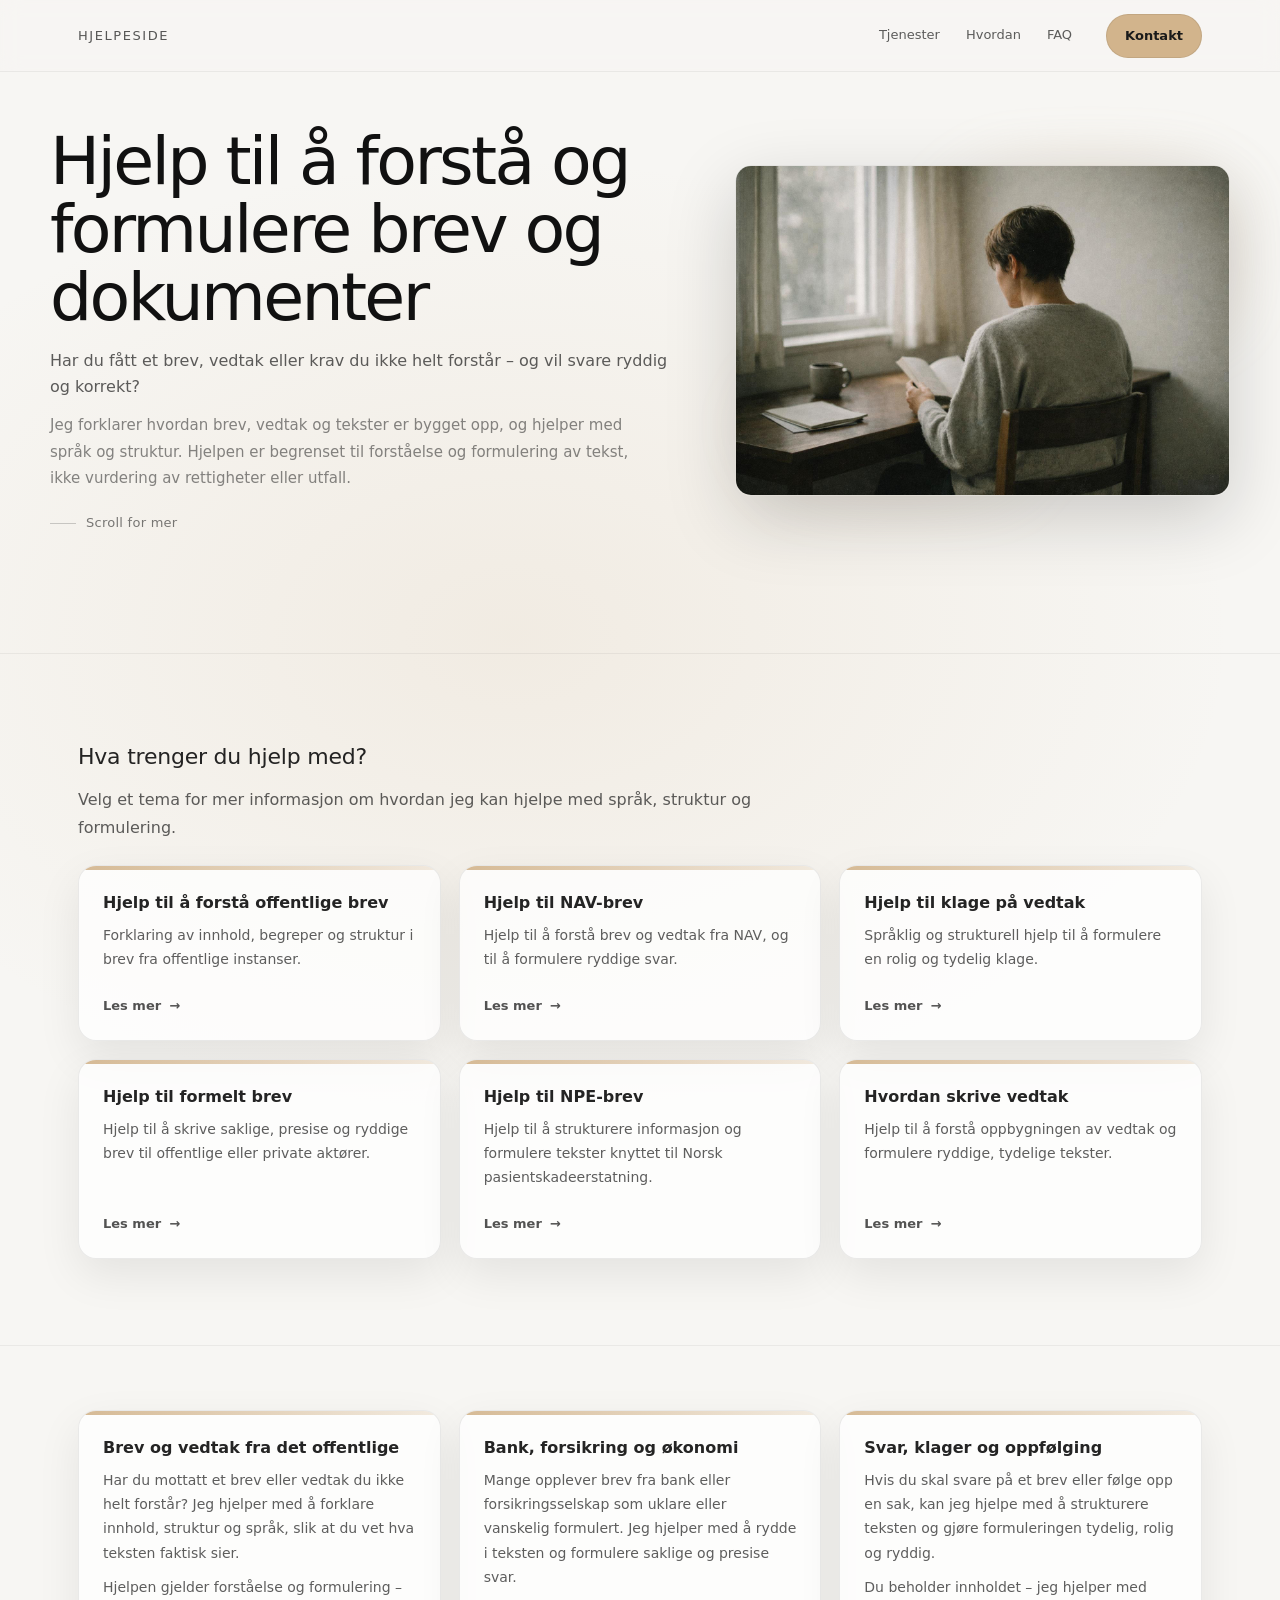
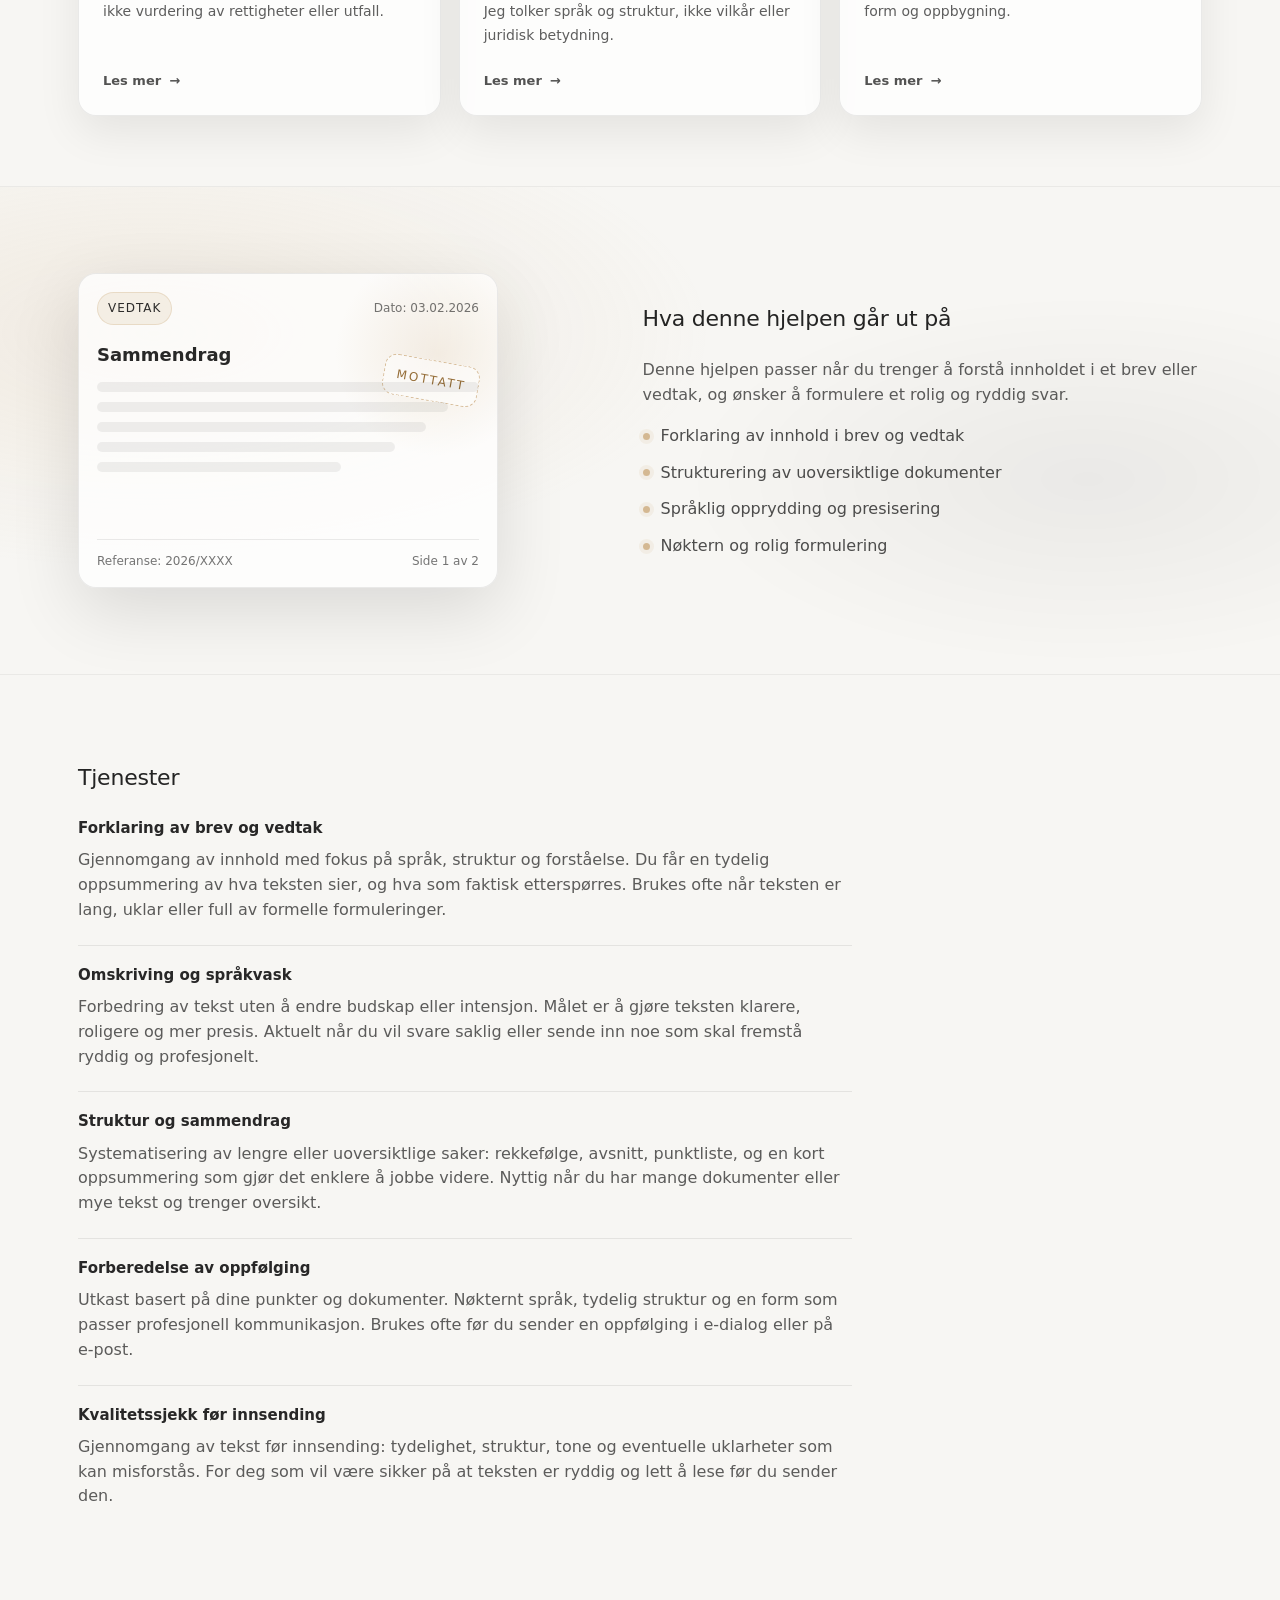
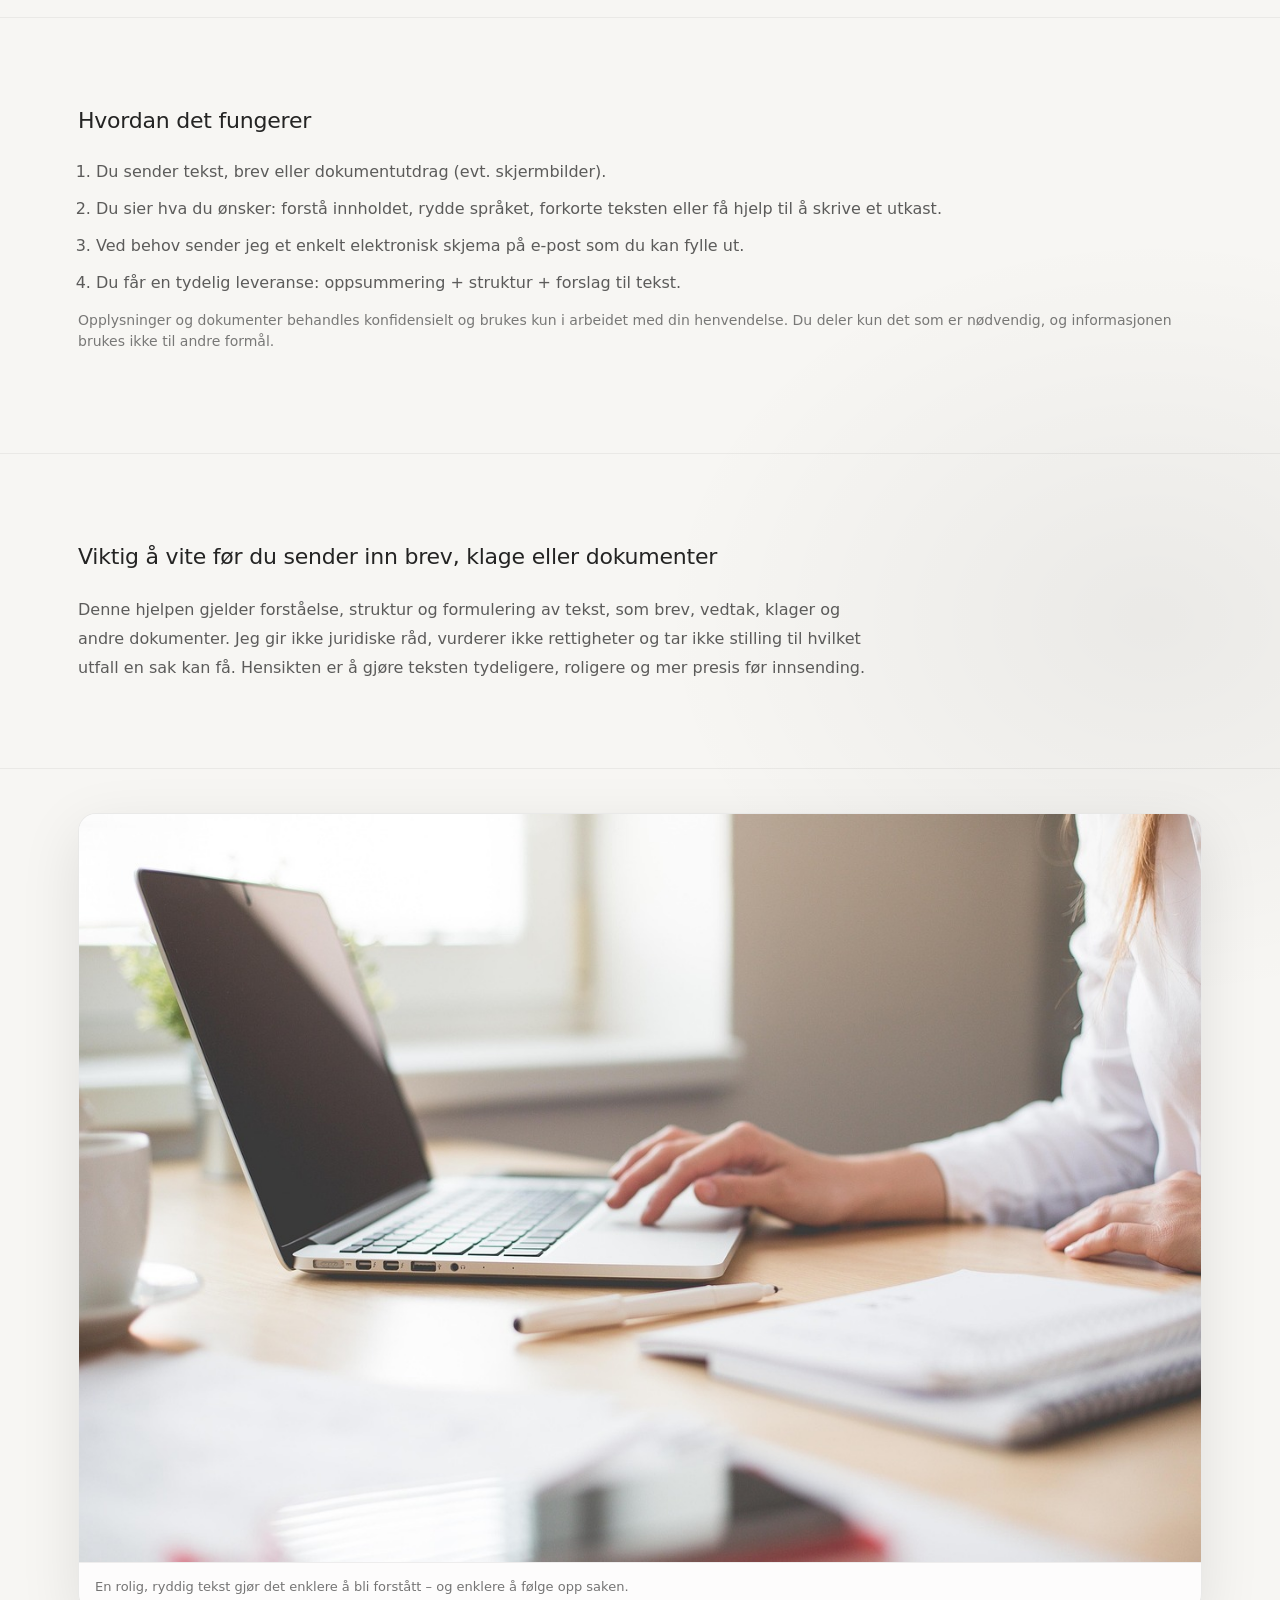
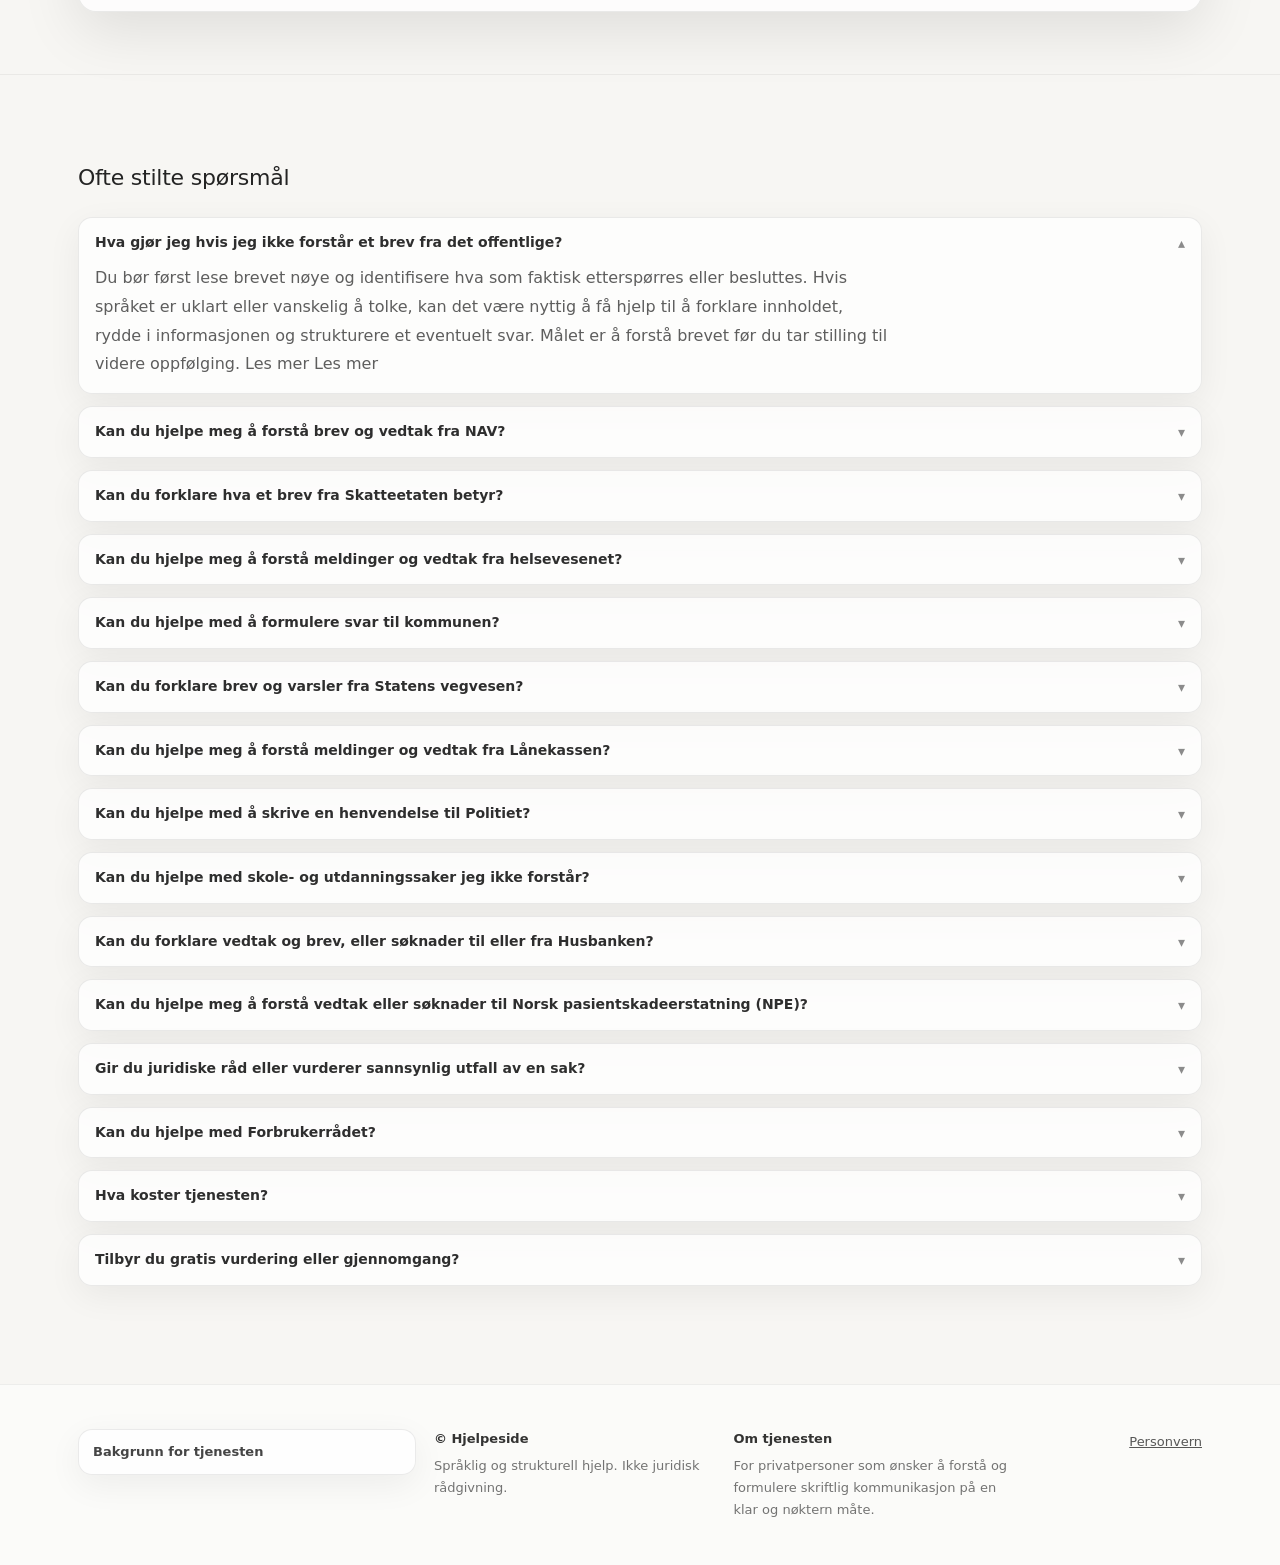
==== commit fbc93425: "Add SEO pages, privacy page and improved cards" ====
--- a/project-hjelp-static/index.html
+++ b/project-hjelp-static/index.html
@@ -72,11 +72,71 @@
         </div>
       </section>
 
+      <!-- SEO-KORT -->
+      <section class="seo-cards" aria-labelledby="seo-cards-title">
+        <div class="container">
+          <h2 id="seo-cards-title">Hva trenger du hjelp med?</h2>
+          <p class="seo-intro">
+            Velg et tema for mer informasjon om hvordan jeg kan hjelpe med språk, struktur og formulering.
+          </p>
+
+          <div class="cases-grid">
+            <a href="./hjelp-til-a-forsta-offentlige-brev.html" class="case-card">
+              <h3>Hjelp til å forstå offentlige brev</h3>
+              <p>
+                Forklaring av innhold, begreper og struktur i brev fra offentlige instanser.
+              </p>
+              <span class="card-link-text">Les mer</span>
+            </a>
+
+            <a href="./hjelp-til-nav-brev.html" class="case-card">
+              <h3>Hjelp til NAV-brev</h3>
+              <p>
+                Hjelp til å forstå brev og vedtak fra NAV, og til å formulere ryddige svar.
+              </p>
+              <span class="card-link-text">Les mer</span>
+            </a>
+
+            <a href="./hjelp-til-klage-pa-vedtak.html" class="case-card">
+              <h3>Hjelp til klage på vedtak</h3>
+              <p>
+                Språklig og strukturell hjelp til å formulere en rolig og tydelig klage.
+              </p>
+              <span class="card-link-text">Les mer</span>
+            </a>
+
+            <a href="./hjelp-til-formelt-brev.html" class="case-card">
+              <h3>Hjelp til formelt brev</h3>
+              <p>
+                Hjelp til å skrive saklige, presise og ryddige brev til offentlige eller private aktører.
+              </p>
+              <span class="card-link-text">Les mer</span>
+            </a>
+
+            <a href="./hjelp-til-npe-brev.html" class="case-card">
+              <h3>Hjelp til NPE-brev</h3>
+              <p>
+                Hjelp til å strukturere informasjon og formulere tekster knyttet til Norsk pasientskadeerstatning.
+              </p>
+              <span class="card-link-text">Les mer</span>
+            </a>
+
+            <a href="./hvordan-skrive-vedtak.html" class="case-card">
+              <h3>Hvordan skrive vedtak</h3>
+              <p>
+                Hjelp til å forstå oppbygningen av vedtak og formulere ryddige, tydelige tekster.
+              </p>
+              <span class="card-link-text">Les mer</span>
+            </a>
+          </div>
+        </div>
+      </section>
+
       <!-- TYPISKE HENVENDELSER -->
       <section class="cases" aria-label="Typiske henvendelser">
         <div class="container">
           <div class="cases-grid">
-            <article class="case-card">
+            <a class="case-card" href="./hjelp-til-a-forsta-offentlige-brev.html">
               <h3>Brev og vedtak fra det offentlige</h3>
               <p>
                 Har du mottatt et brev eller vedtak du ikke helt forstår? Jeg hjelper
@@ -87,9 +147,10 @@
                 Hjelpen gjelder forståelse og formulering – ikke vurdering av rettigheter
                 eller utfall.
               </p>
-            </article>
-
-            <article class="case-card">
+              <span class="card-link-text">Les mer</span>
+            </a>
+
+            <a class="case-card" href="./hjelp-til-formelt-brev.html">
               <h3>Bank, forsikring og økonomi</h3>
               <p>
                 Mange opplever brev fra bank eller forsikringsselskap som uklare eller
@@ -99,9 +160,10 @@
               <p class="case-note">
                 Jeg tolker språk og struktur, ikke vilkår eller juridisk betydning.
               </p>
-            </article>
-
-            <article class="case-card">
+              <span class="card-link-text">Les mer</span>
+            </a>
+
+            <a class="case-card" href="./hjelp-til-klage-pa-vedtak.html">
               <h3>Svar, klager og oppfølging</h3>
               <p>
                 Hvis du skal svare på et brev eller følge opp en sak, kan jeg hjelpe med
@@ -110,7 +172,8 @@
               <p class="case-note">
                 Du beholder innholdet – jeg hjelper med form og oppbygning.
               </p>
-            </article>
+              <span class="card-link-text">Les mer</span>
+            </a>
           </div>
         </div>
       </section>
@@ -263,6 +326,8 @@
               Du bør først lese brevet nøye og identifisere hva som faktisk etterspørres eller besluttes.
               Hvis språket er uklart eller vanskelig å tolke, kan det være nyttig å få hjelp til å forklare innholdet,
               rydde i informasjonen og strukturere et eventuelt svar. Målet er å forstå brevet før du tar stilling til videre oppfølging.
+              <a href="./hjelp-til-a-forsta-offentlige-brev.html">Les mer</a>
+              <a href="./hjelp-til-klage-pa-vedtak.html">Les mer</a>
             </p>
           </details>
 
@@ -271,6 +336,7 @@
             <p>
               Ja. Jeg kan hjelpe med å forklare brev og vedtak, strukturere dokumentasjon og rydde i tekst knyttet til NAV-saker.
               Hjelpen er språklig og strukturell, ikke juridisk.
+              <a href="./hjelp-til-nav-brev.html">Les mer</a>
             </p>
           </details>
 
@@ -343,6 +409,7 @@
             <p>
               Ja. Jeg kan hjelpe med å strukturere informasjon, forklare innhold i vedtak og formulere søknader eller tilleggsopplysninger.
               Jeg vurderer ikke rettigheter eller sannsynlighet for erstatning.
+              <a href="./hjelp-til-npe-brev.html">Les mer</a>
             </p>
           </details>
 
@@ -431,7 +498,7 @@
           </div>
 
           <div class="footer-col footer-right">
-            <a href="/personvern" class="footer-link">Personvern</a>
+            <a href="./personvern.html" class="footer-link">Personvern</a>
           </div>
         </div>
       </footer>
--- a/project-hjelp-static/src/css/main.v2.css
+++ b/project-hjelp-static/src/css/main.v2.css
@@ -43,6 +43,11 @@
 
 a{ color: inherit; text-decoration: none; }
 a:hover{ opacity: .92; }
+
+a:focus-visible{
+  outline: 2px solid rgba(210,180,140,.95);
+  outline-offset: 3px;
+}
 
 .container{
   max-width: var(--max);
@@ -220,37 +225,49 @@
   display: grid;
   grid-template-columns: repeat(3, minmax(0, 1fr));
   gap: 18px;
+  align-items: stretch;
 }
 
 .case-card{
+  display: flex;
+  flex-direction: column;
+  justify-content: flex-start;
   background: rgba(255,255,255,.72);
   border: 1px solid rgba(0,0,0,.08);
   border-radius: 18px;
-  padding: 22px;
+  padding: 24px;
+  min-height: 100%;
   box-shadow: 0 16px 44px rgba(0,0,0,.08);
   position: relative;
   overflow: hidden;
+  transition:
+    transform .22s ease,
+    box-shadow .22s ease,
+    border-color .22s ease,
+    background-color .22s ease;
 }
 
 .case-card::before{
   content: "";
   position: absolute;
   left: 0; top: 0; right: 0;
-  height: 3px;
+  height: 4px;
   background: linear-gradient(90deg, rgba(210,180,140,.92), rgba(210,180,140,.25));
+  transition: height .22s ease, opacity .22s ease;
 }
 
 .case-card h3{
-  margin: 0 0 10px;
+  margin: 2px 0 10px;
   font-size: 16px;
-  font-weight: 650;
+  font-weight: 700;
+  line-height: 1.35;
   color: rgba(17,17,17,.92);
 }
 
 .case-card p{
   margin: 0 0 10px;
   font-size: 14px;
-  line-height: 1.75;
+  line-height: 1.72;
   color: var(--muted);
 }
 
@@ -258,6 +275,53 @@
   margin-top: 10px;
   font-size: 13px;
   color: rgba(17,17,17,.52);
+}
+
+.case-card .card-link-text{
+  margin-top: auto;
+  display: inline-flex;
+  align-items: center;
+  gap: 8px;
+  padding-top: 14px;
+  font-size: 13px;
+  font-weight: 600;
+  color: rgba(17,17,17,.72);
+}
+
+.case-card .card-link-text::after{
+  content: "→";
+  font-size: 1em;
+  transform: translateY(-.5px);
+  transition: transform .22s ease;
+}
+
+.case-card:hover,
+.case-card:focus-visible{
+  transform: translateY(-3px);
+  box-shadow: 0 20px 54px rgba(0,0,0,.12);
+  border-color: rgba(210,180,140,.42);
+}
+
+.case-card:hover::before,
+.case-card:focus-visible::before{
+  height: 5px;
+  opacity: 1;
+}
+
+.case-card:hover .card-link-text::after,
+.case-card:focus-visible .card-link-text::after{
+  transform: translate(2px, -.5px);
+}
+
+.seo-cards .container > .seo-intro{
+  max-width: 70ch;
+  margin: -10px 0 24px;
+  color: var(--muted);
+  line-height: 1.7;
+}
+
+.seo-cards .case-card{
+  min-height: 100%;
 }
 
 /* ABOUT */
@@ -543,6 +607,11 @@
   text-decoration: underline;
 }
 
+.footer-link:hover{
+  opacity: 1;
+  color: rgba(17,17,17,.86);
+}
+
 .background-card{
   border: 1px solid rgba(0,0,0,.08);
   border-radius: 14px;
@@ -606,4 +675,12 @@
   }
 
   section{ padding: 64px 0; }
-}
+
+  .cases-grid{
+    gap: 14px;
+  }
+
+  .case-card{
+    padding: 20px;
+  }
+}
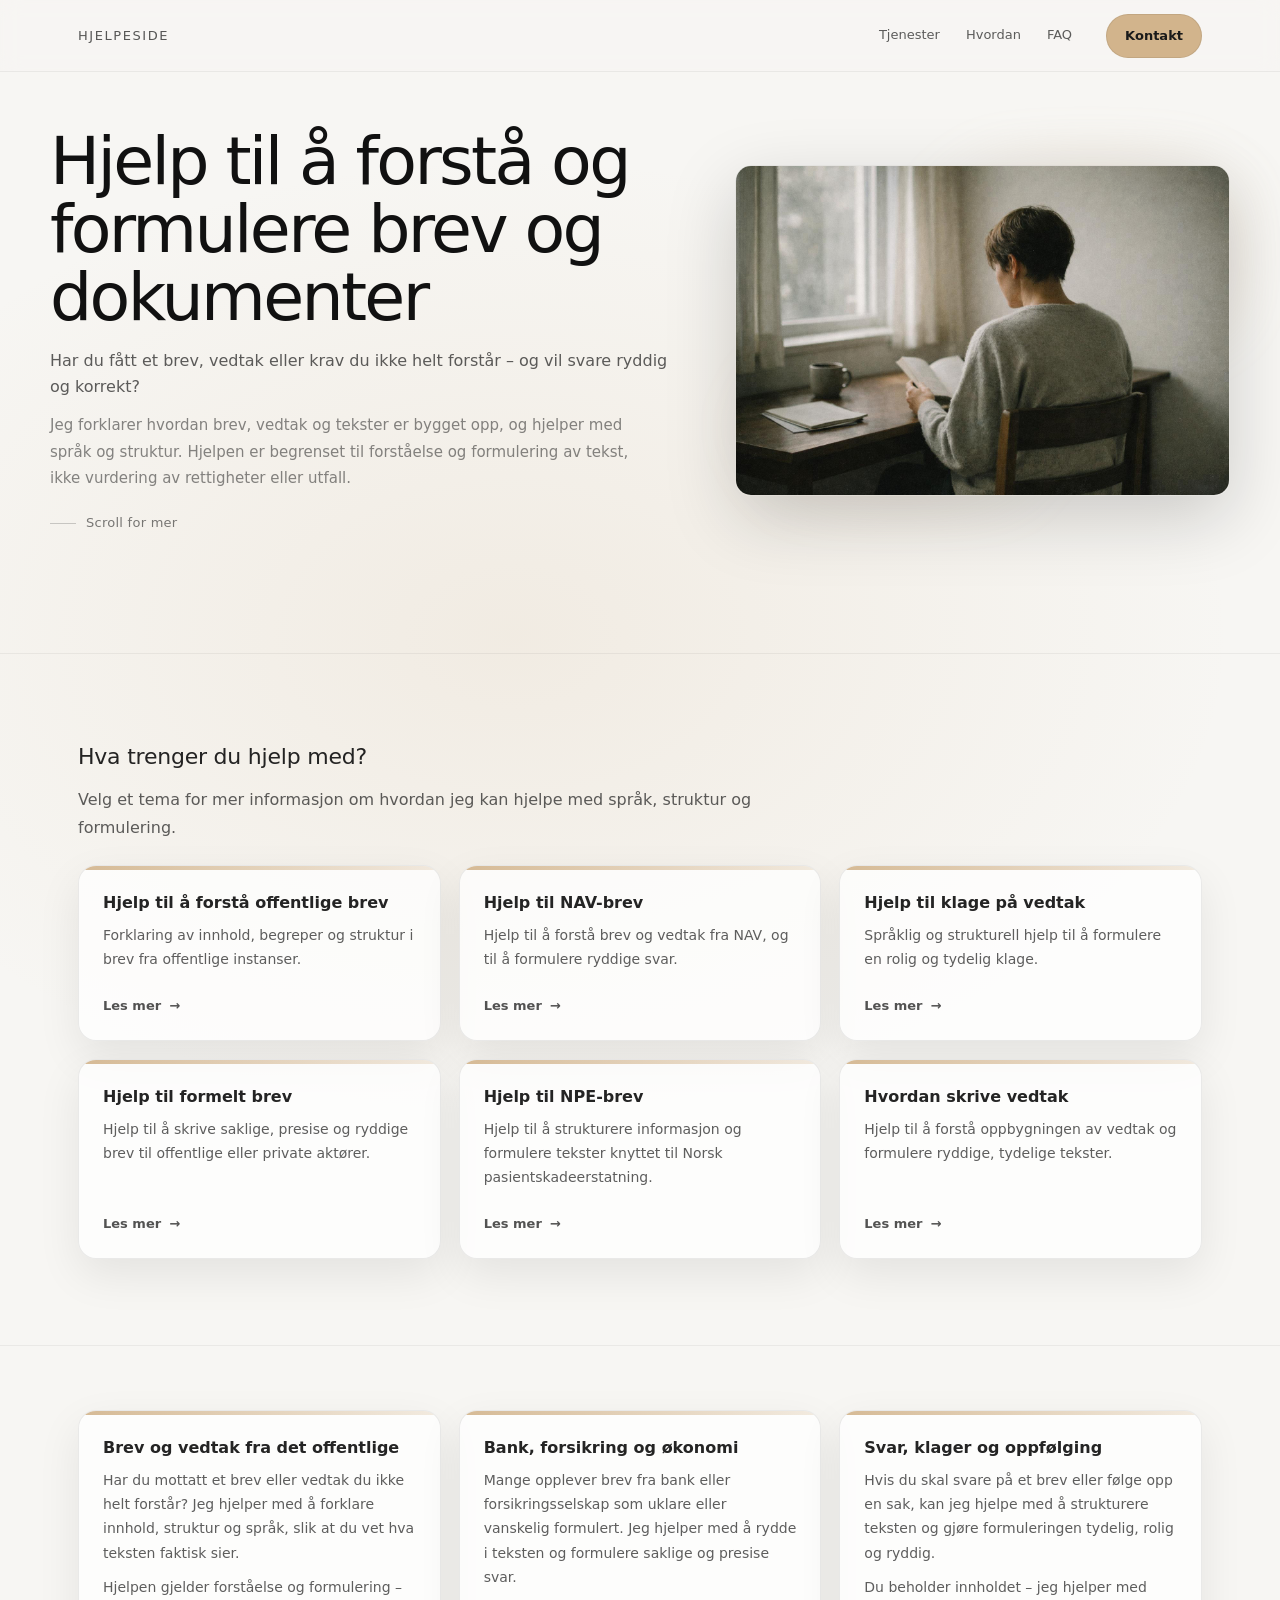
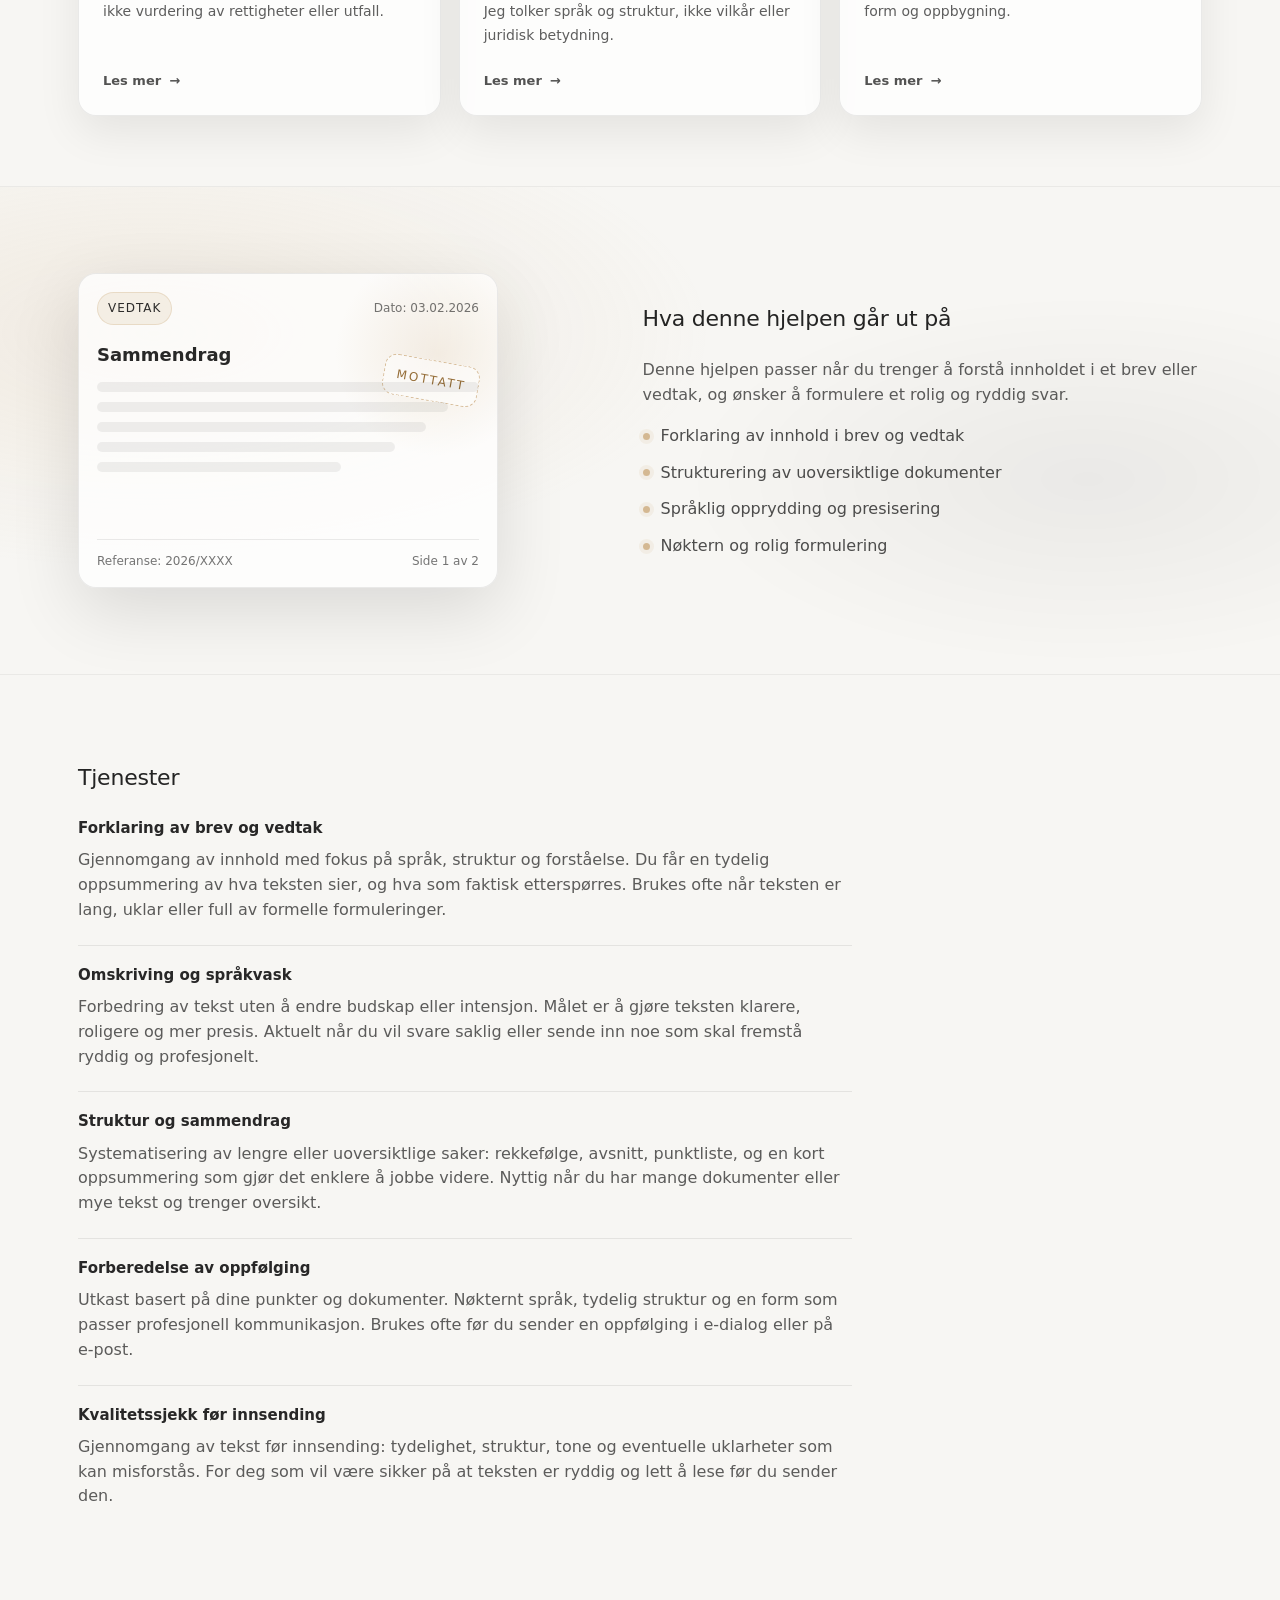
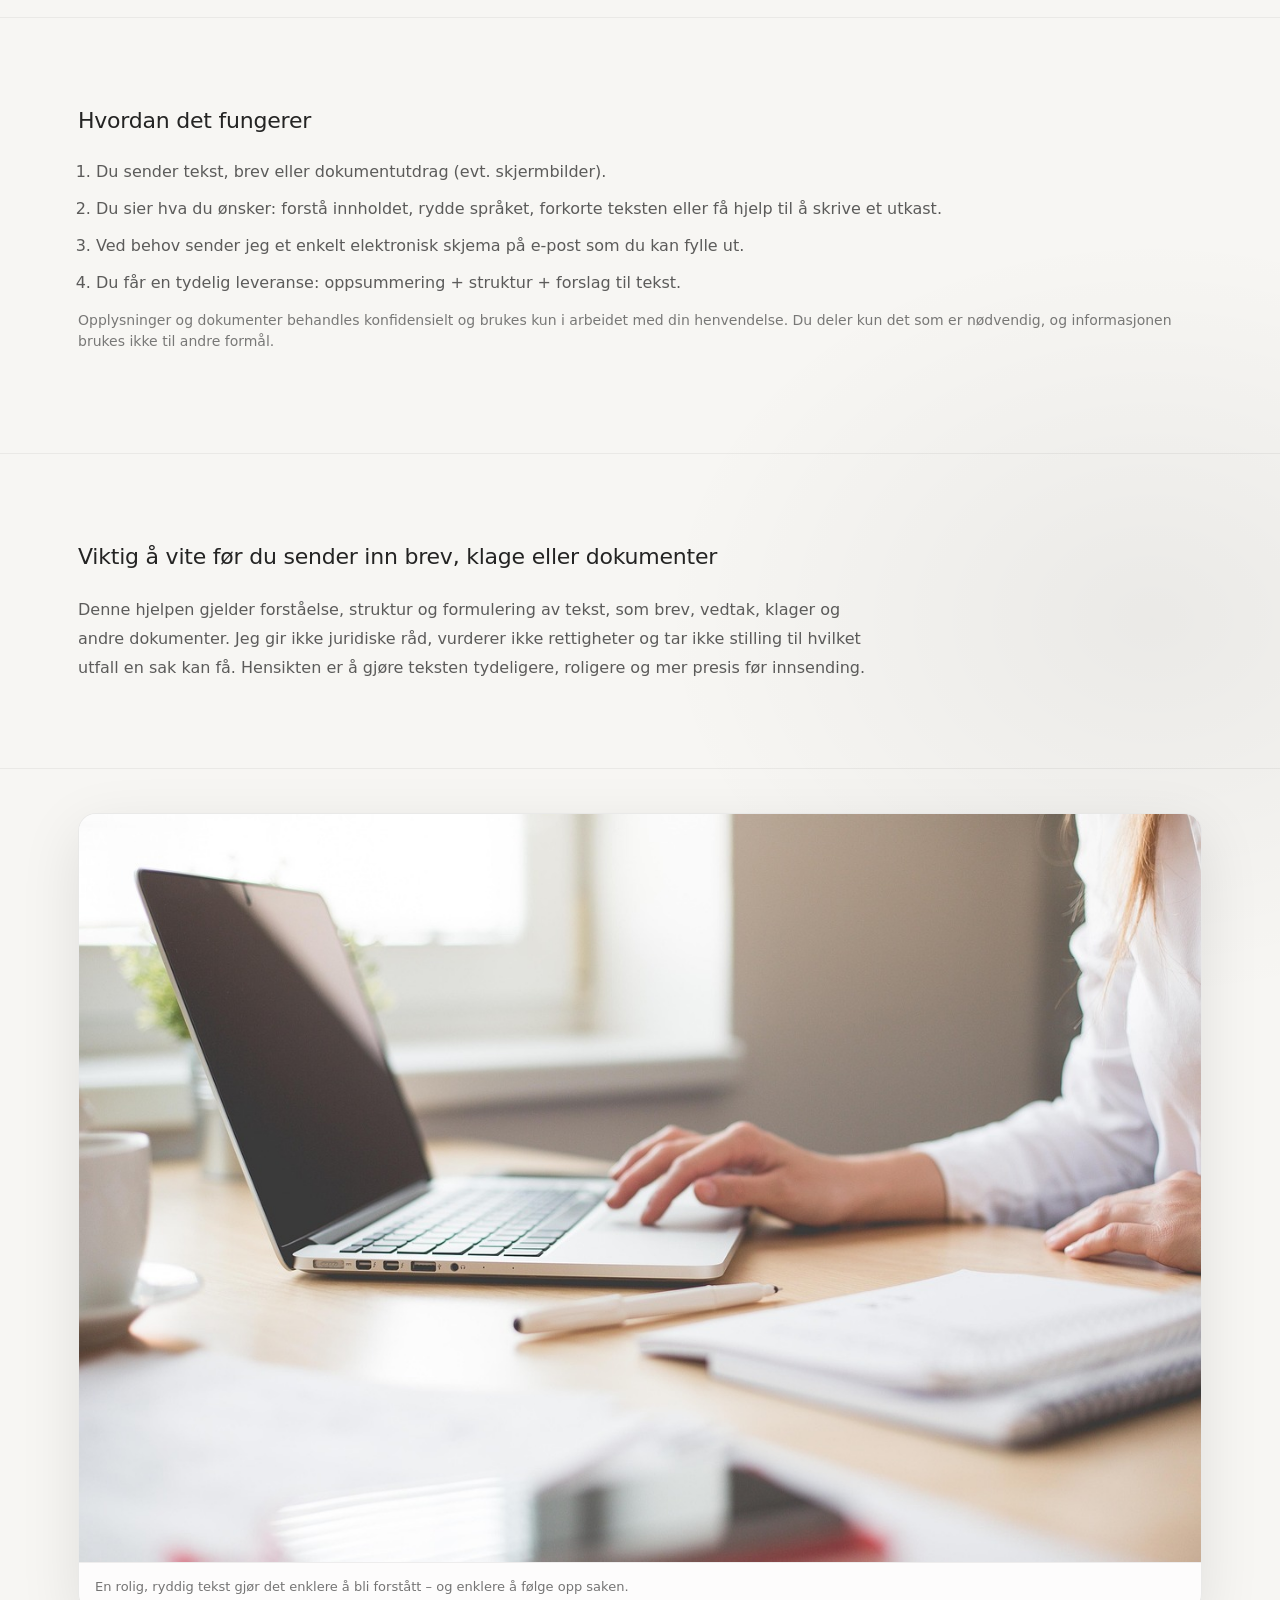
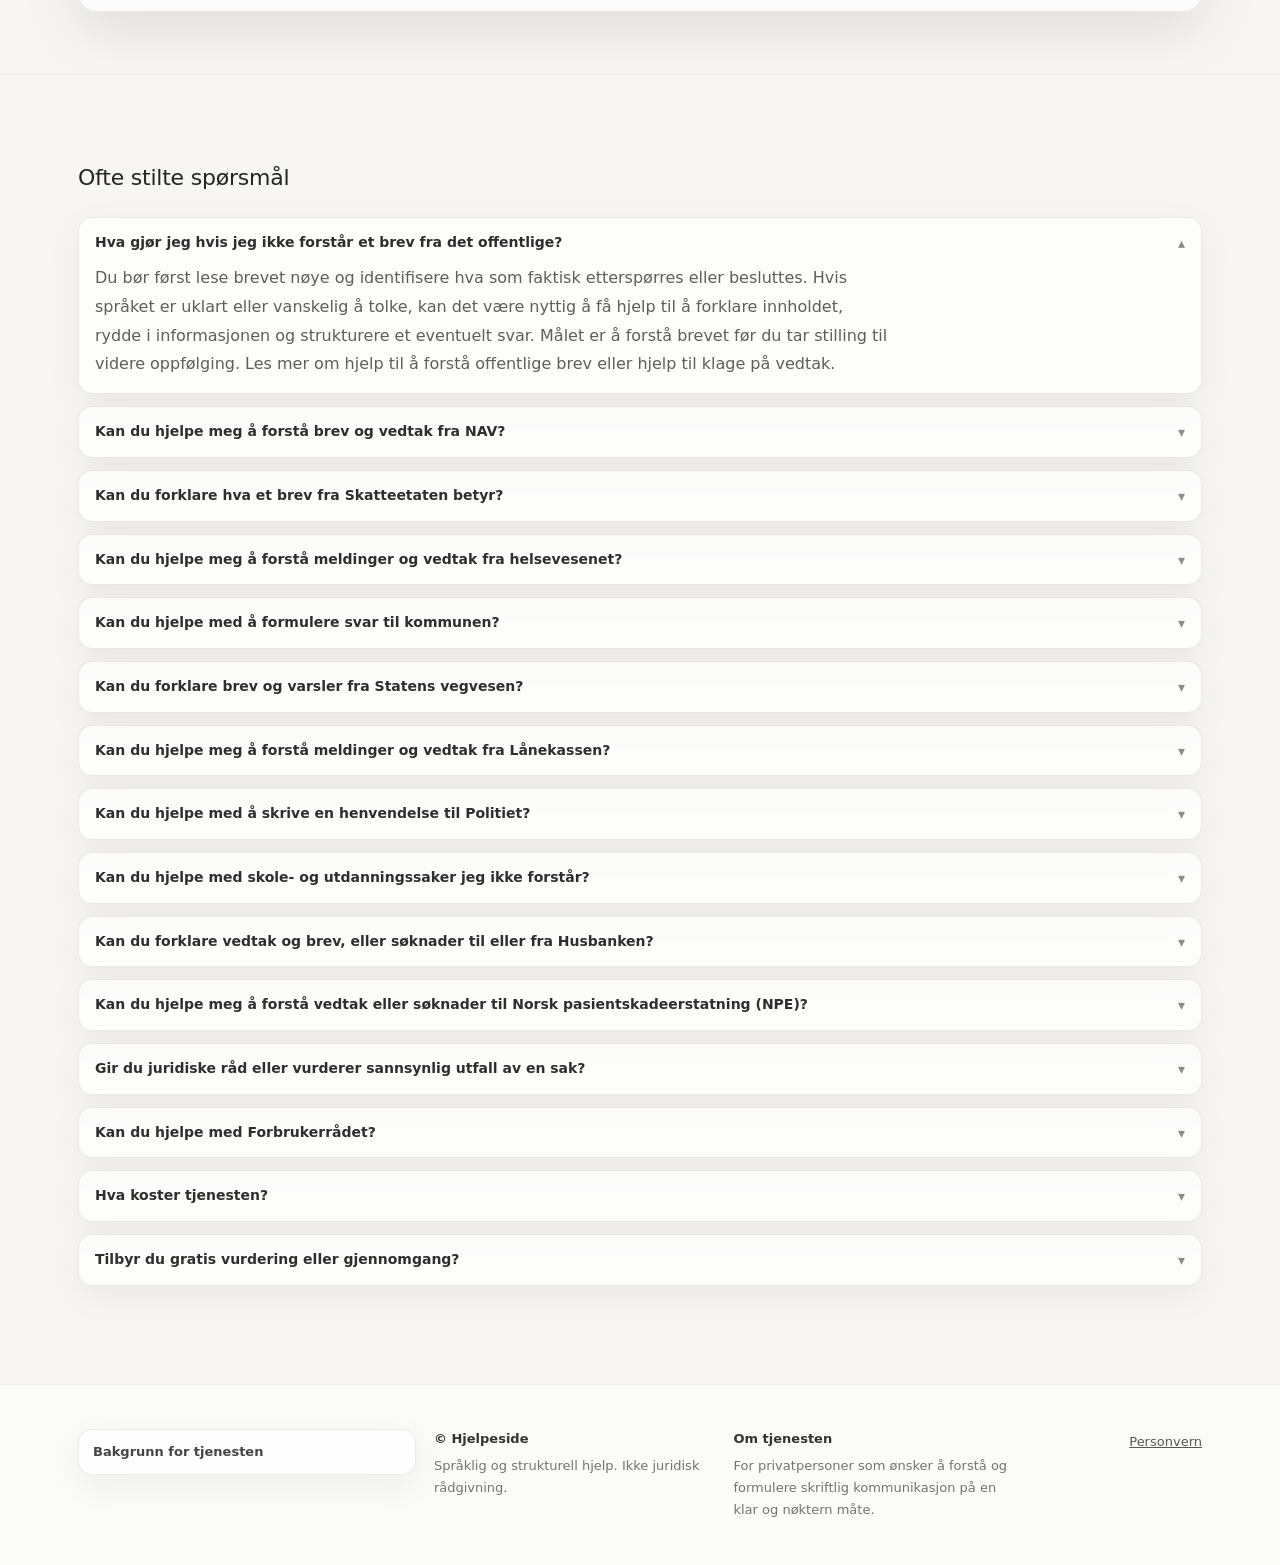
==== commit 94de1b69: "Fix SEO foundation and final page polish" ====
--- a/project-hjelp-static/index.html
+++ b/project-hjelp-static/index.html
@@ -326,8 +326,8 @@
               Du bør først lese brevet nøye og identifisere hva som faktisk etterspørres eller besluttes.
               Hvis språket er uklart eller vanskelig å tolke, kan det være nyttig å få hjelp til å forklare innholdet,
               rydde i informasjonen og strukturere et eventuelt svar. Målet er å forstå brevet før du tar stilling til videre oppfølging.
-              <a href="./hjelp-til-a-forsta-offentlige-brev.html">Les mer</a>
-              <a href="./hjelp-til-klage-pa-vedtak.html">Les mer</a>
+              Les mer om <a href="./hjelp-til-a-forsta-offentlige-brev.html">hjelp til å forstå offentlige brev</a>
+              eller <a href="./hjelp-til-klage-pa-vedtak.html">hjelp til klage på vedtak</a>.
             </p>
           </details>
 
@@ -336,7 +336,7 @@
             <p>
               Ja. Jeg kan hjelpe med å forklare brev og vedtak, strukturere dokumentasjon og rydde i tekst knyttet til NAV-saker.
               Hjelpen er språklig og strukturell, ikke juridisk.
-              <a href="./hjelp-til-nav-brev.html">Les mer</a>
+              Les mer om <a href="./hjelp-til-nav-brev.html">hjelp til NAV-brev</a>.
             </p>
           </details>
 
@@ -409,7 +409,7 @@
             <p>
               Ja. Jeg kan hjelpe med å strukturere informasjon, forklare innhold i vedtak og formulere søknader eller tilleggsopplysninger.
               Jeg vurderer ikke rettigheter eller sannsynlighet for erstatning.
-              <a href="./hjelp-til-npe-brev.html">Les mer</a>
+              Les mer om <a href="./hjelp-til-npe-brev.html">hjelp til NPE-brev</a>.
             </p>
           </details>
 
